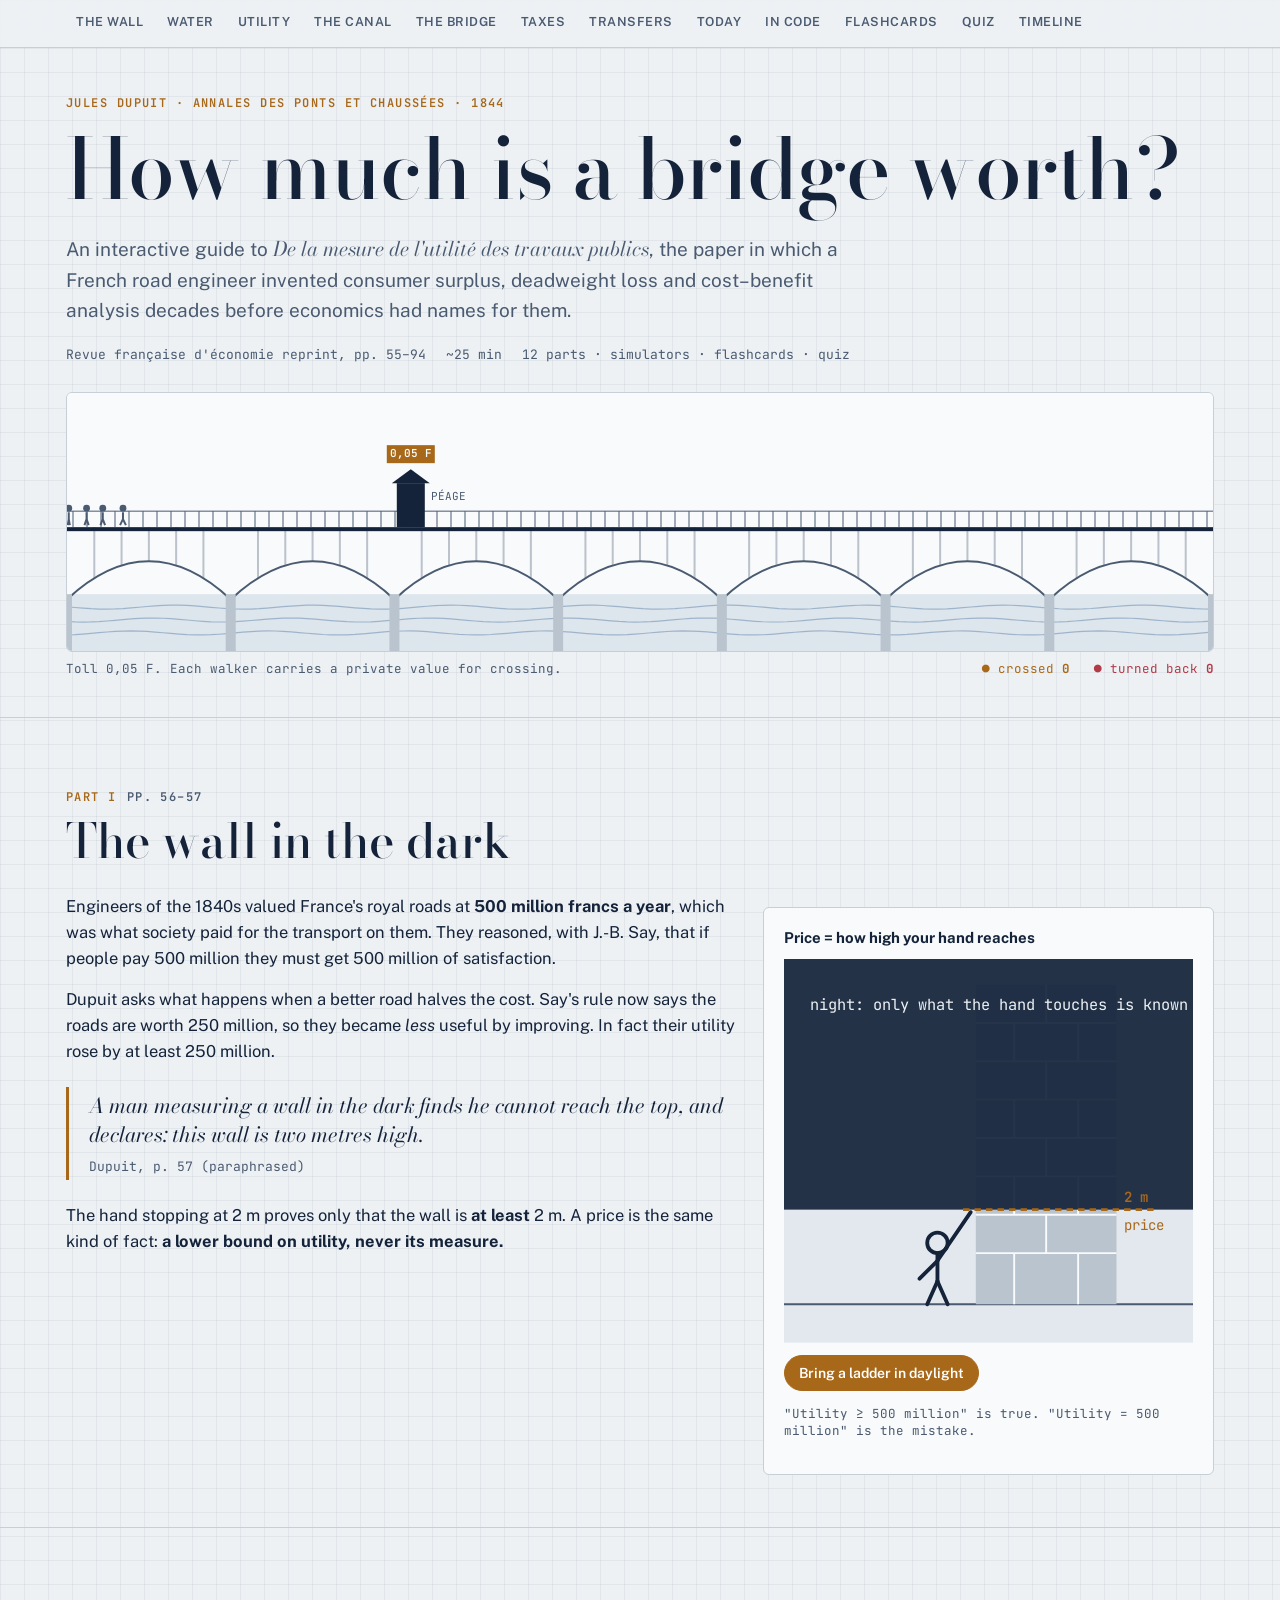
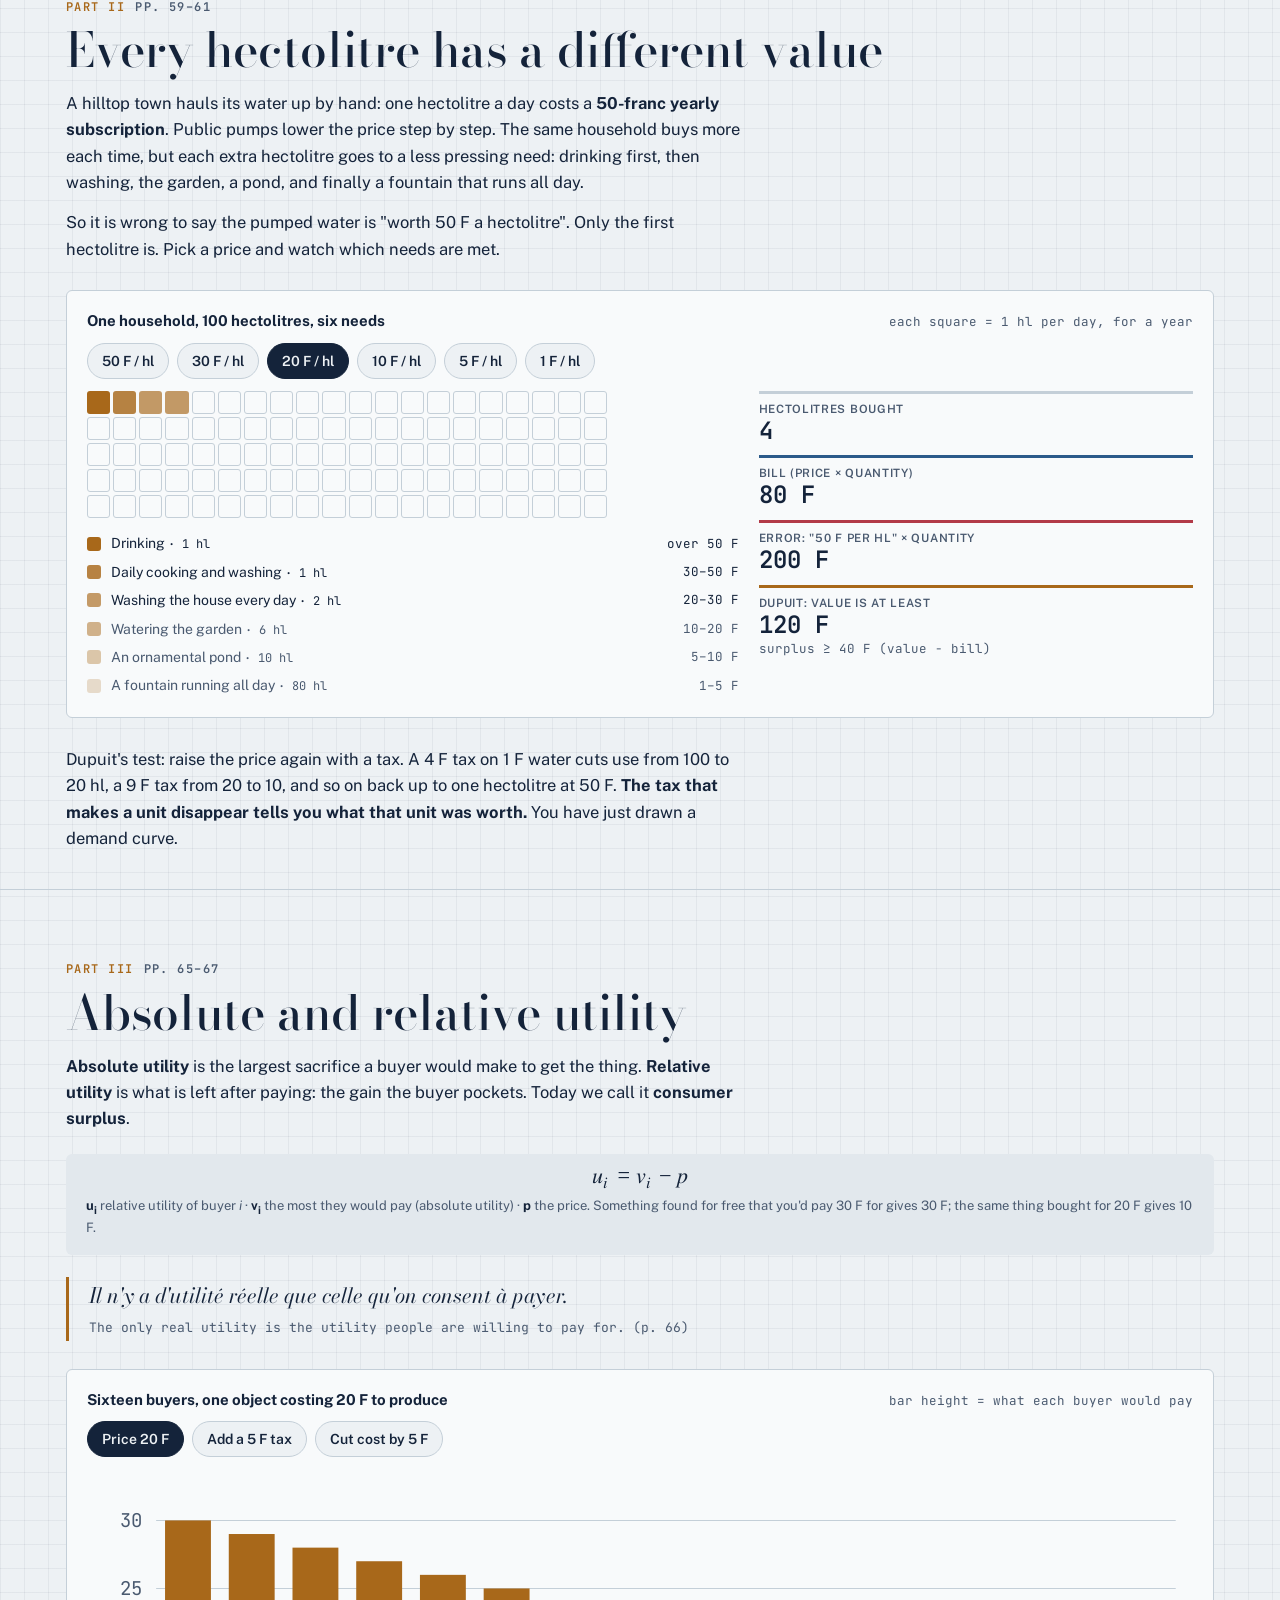
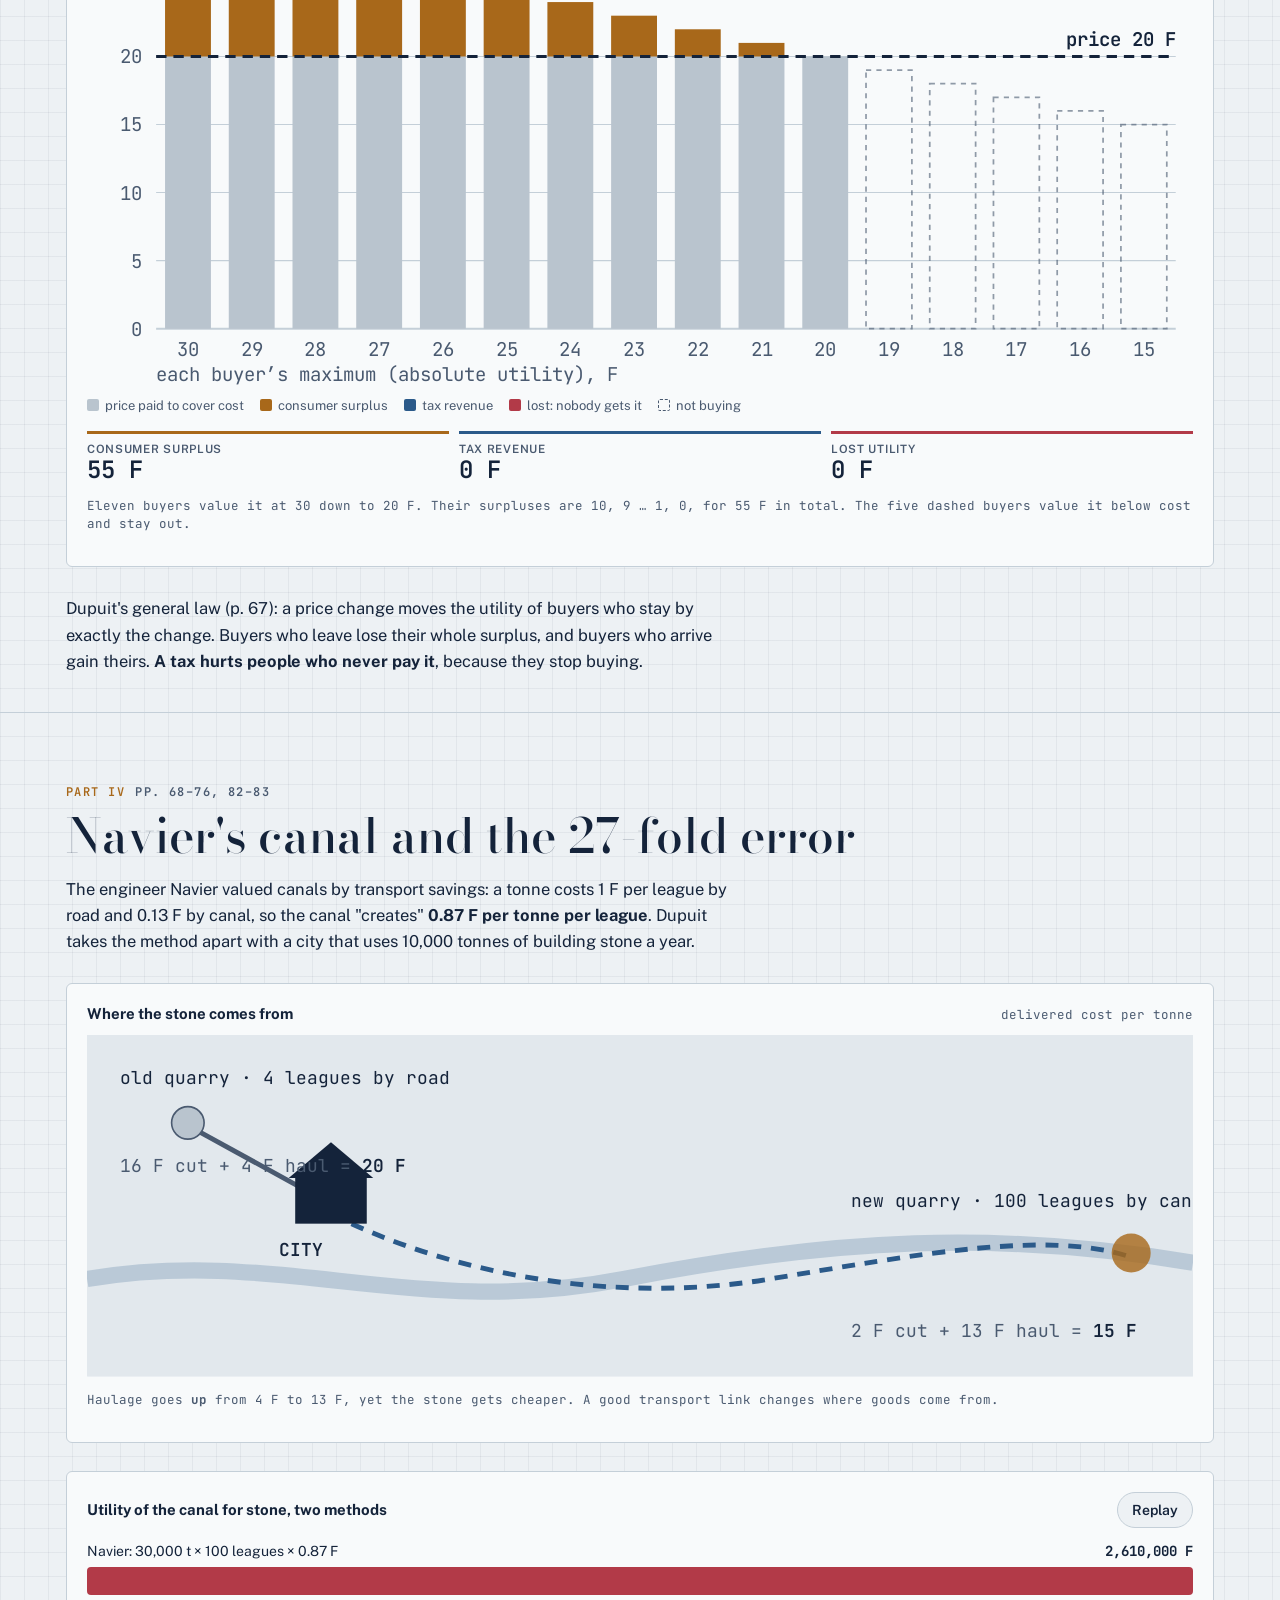
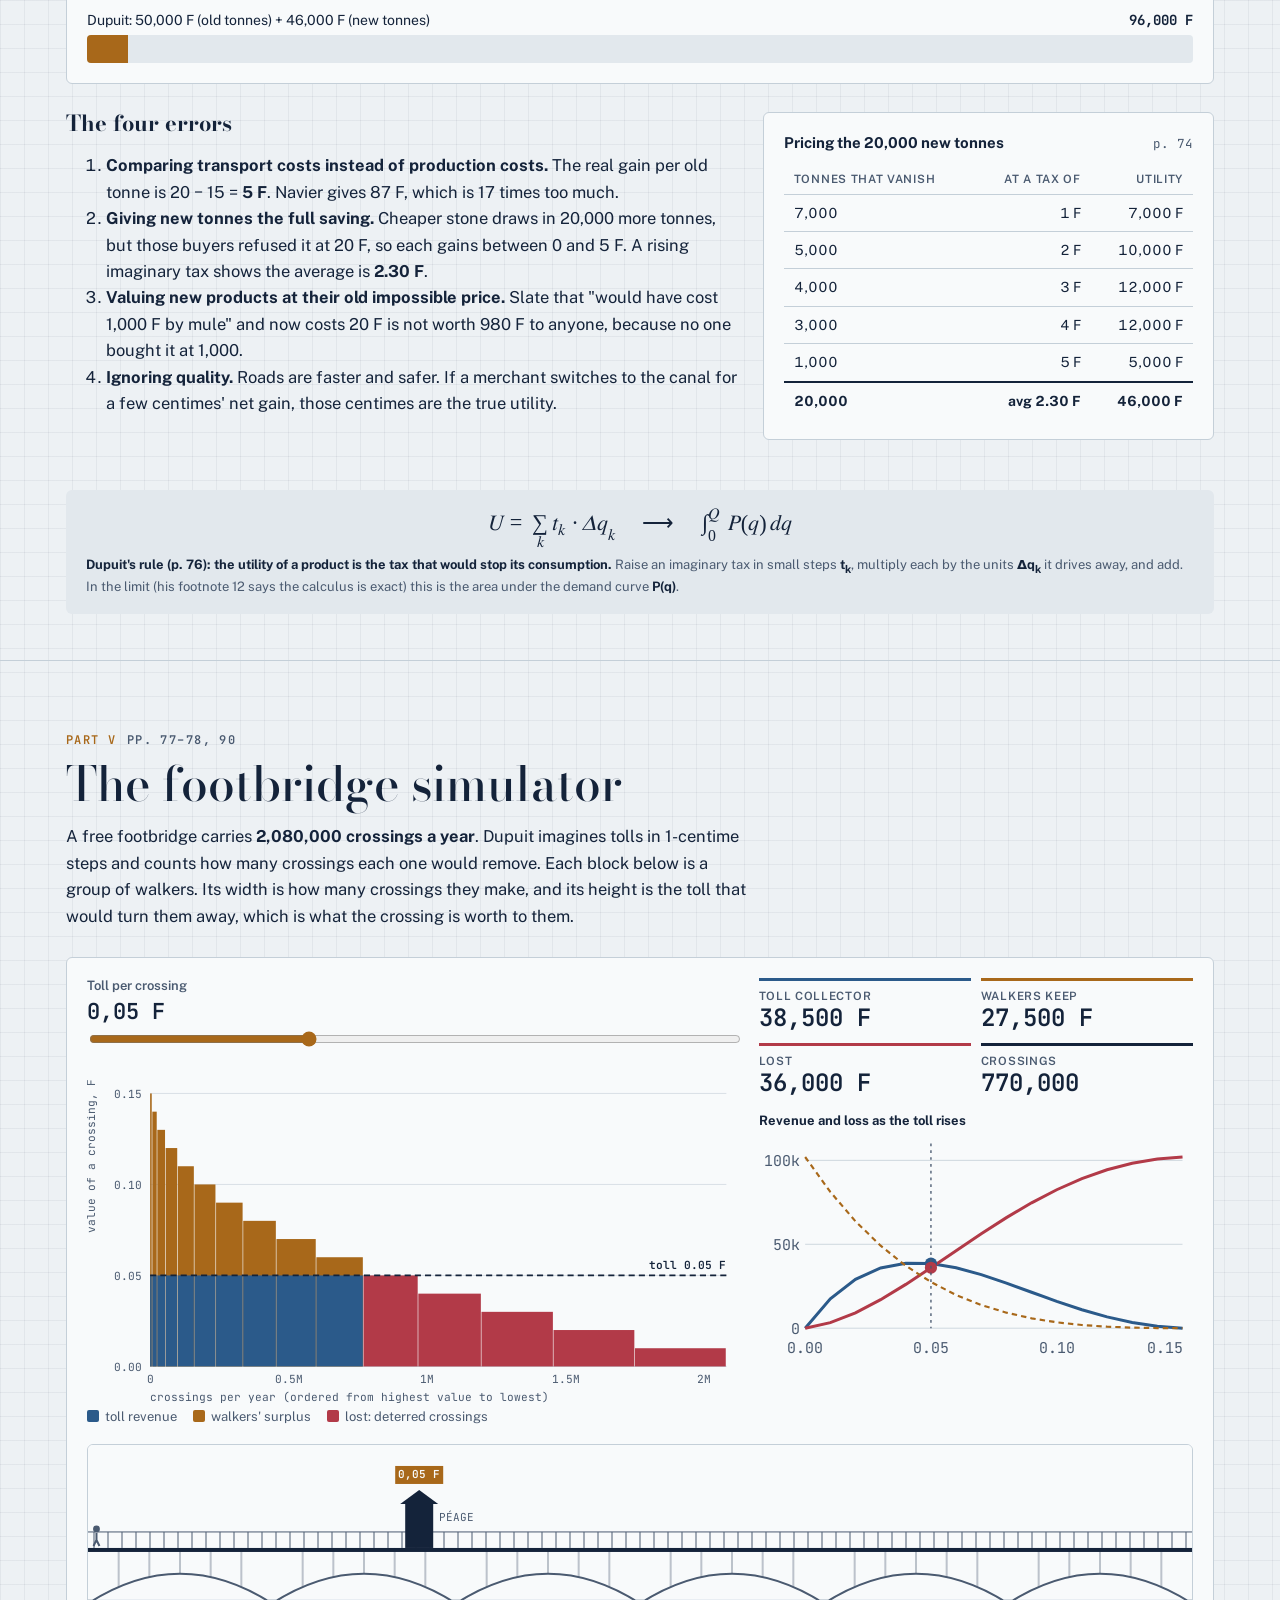
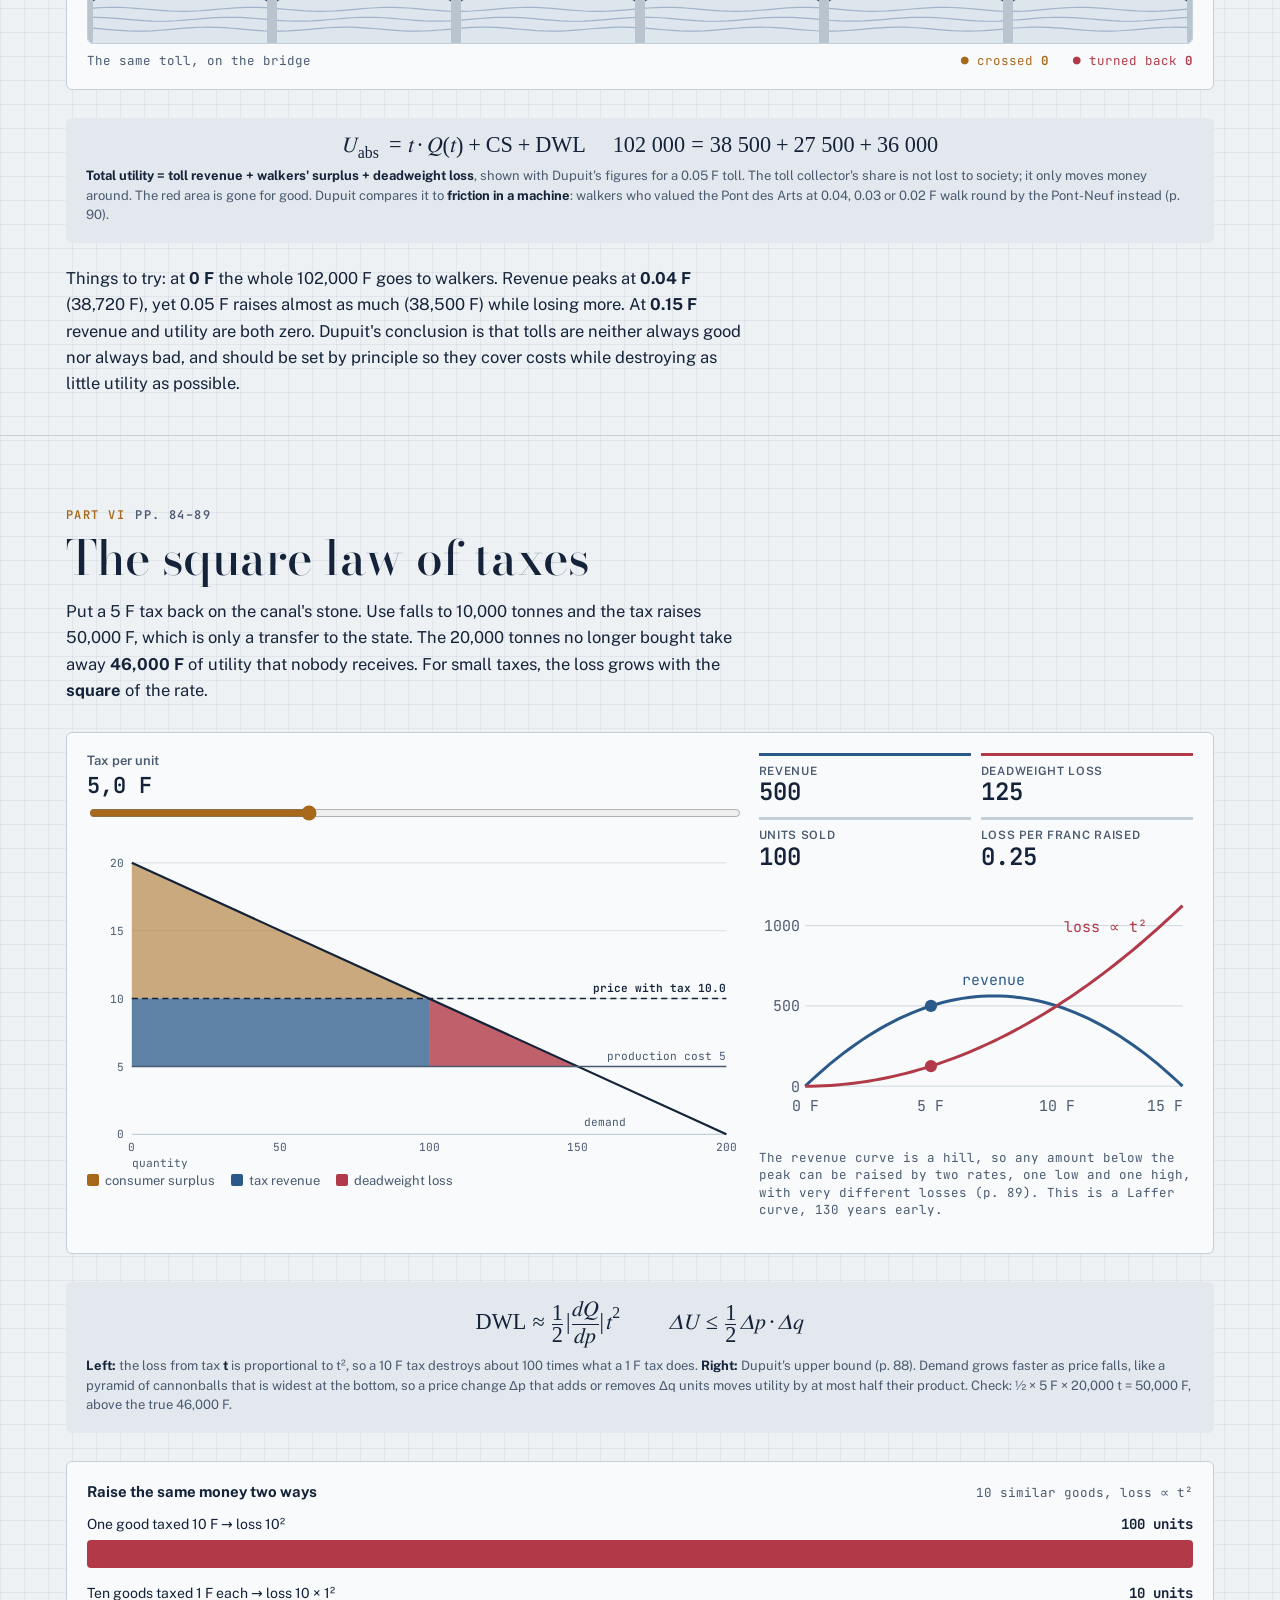
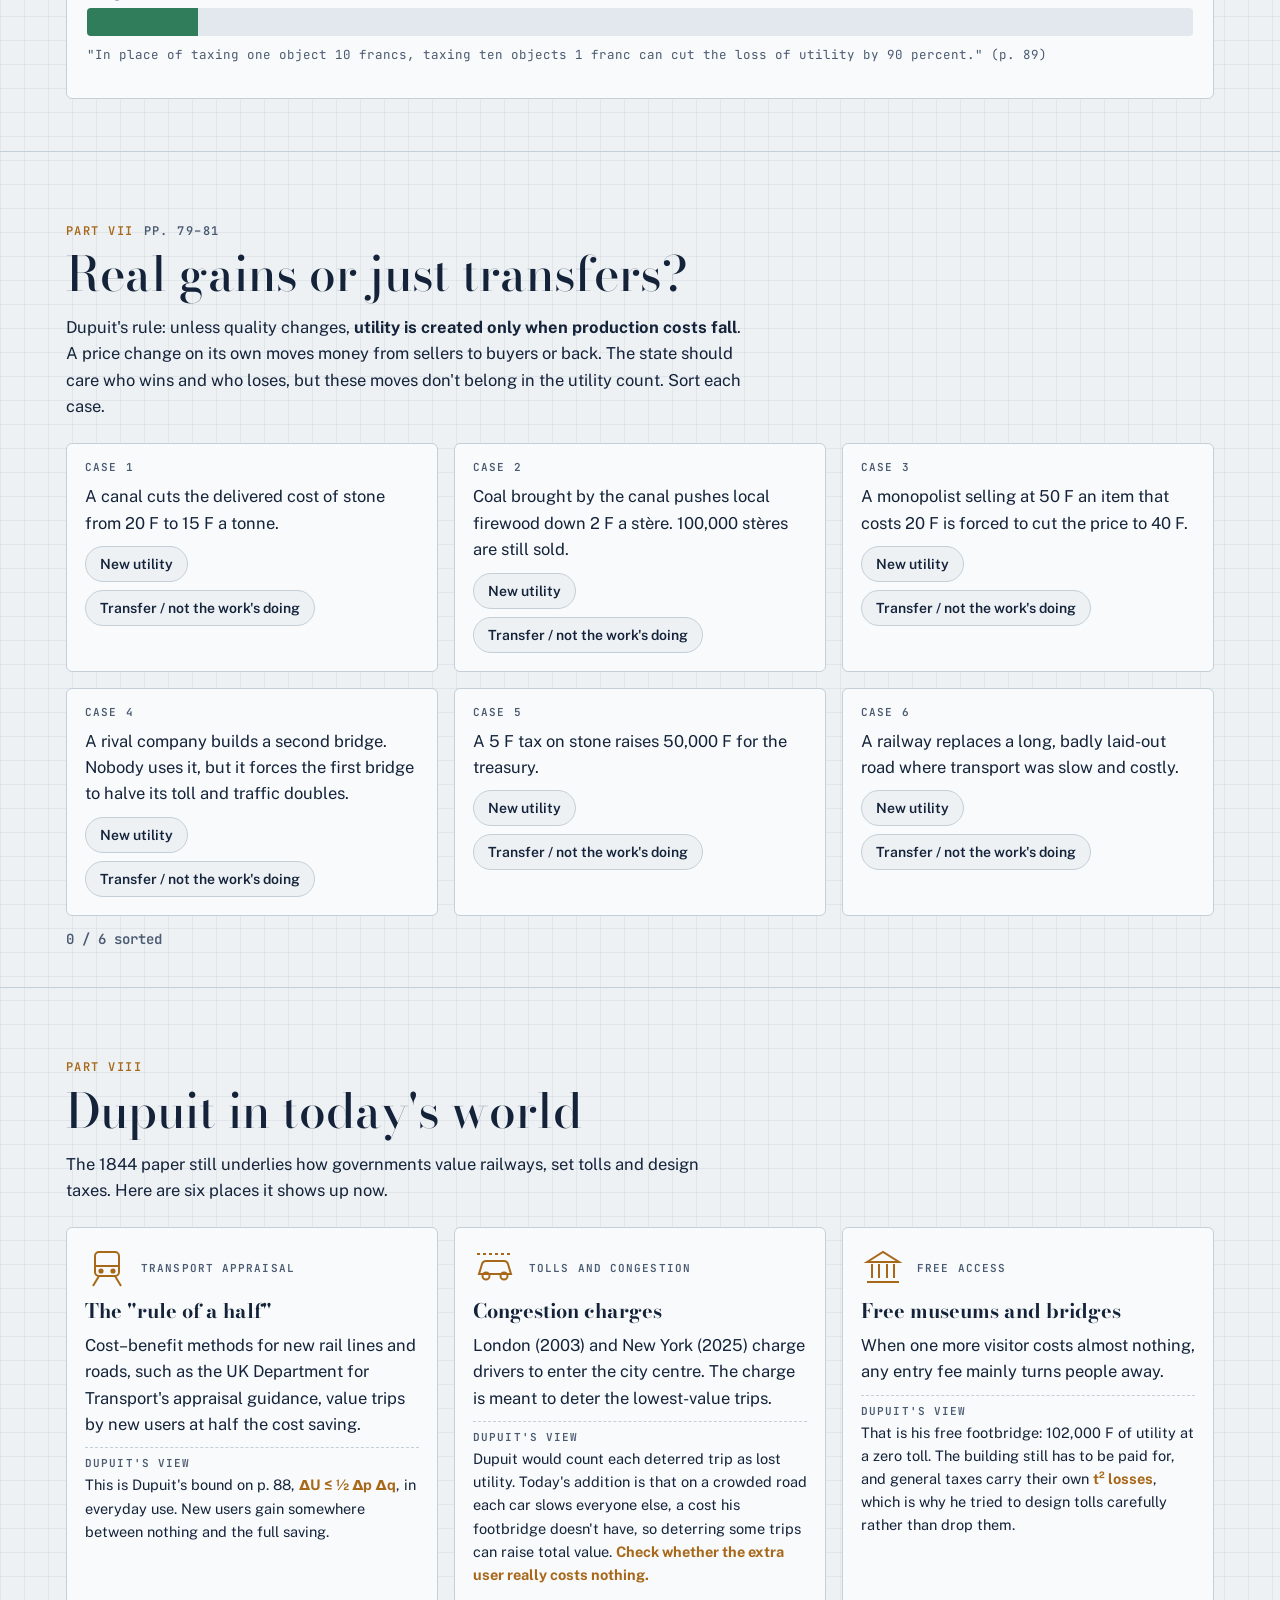
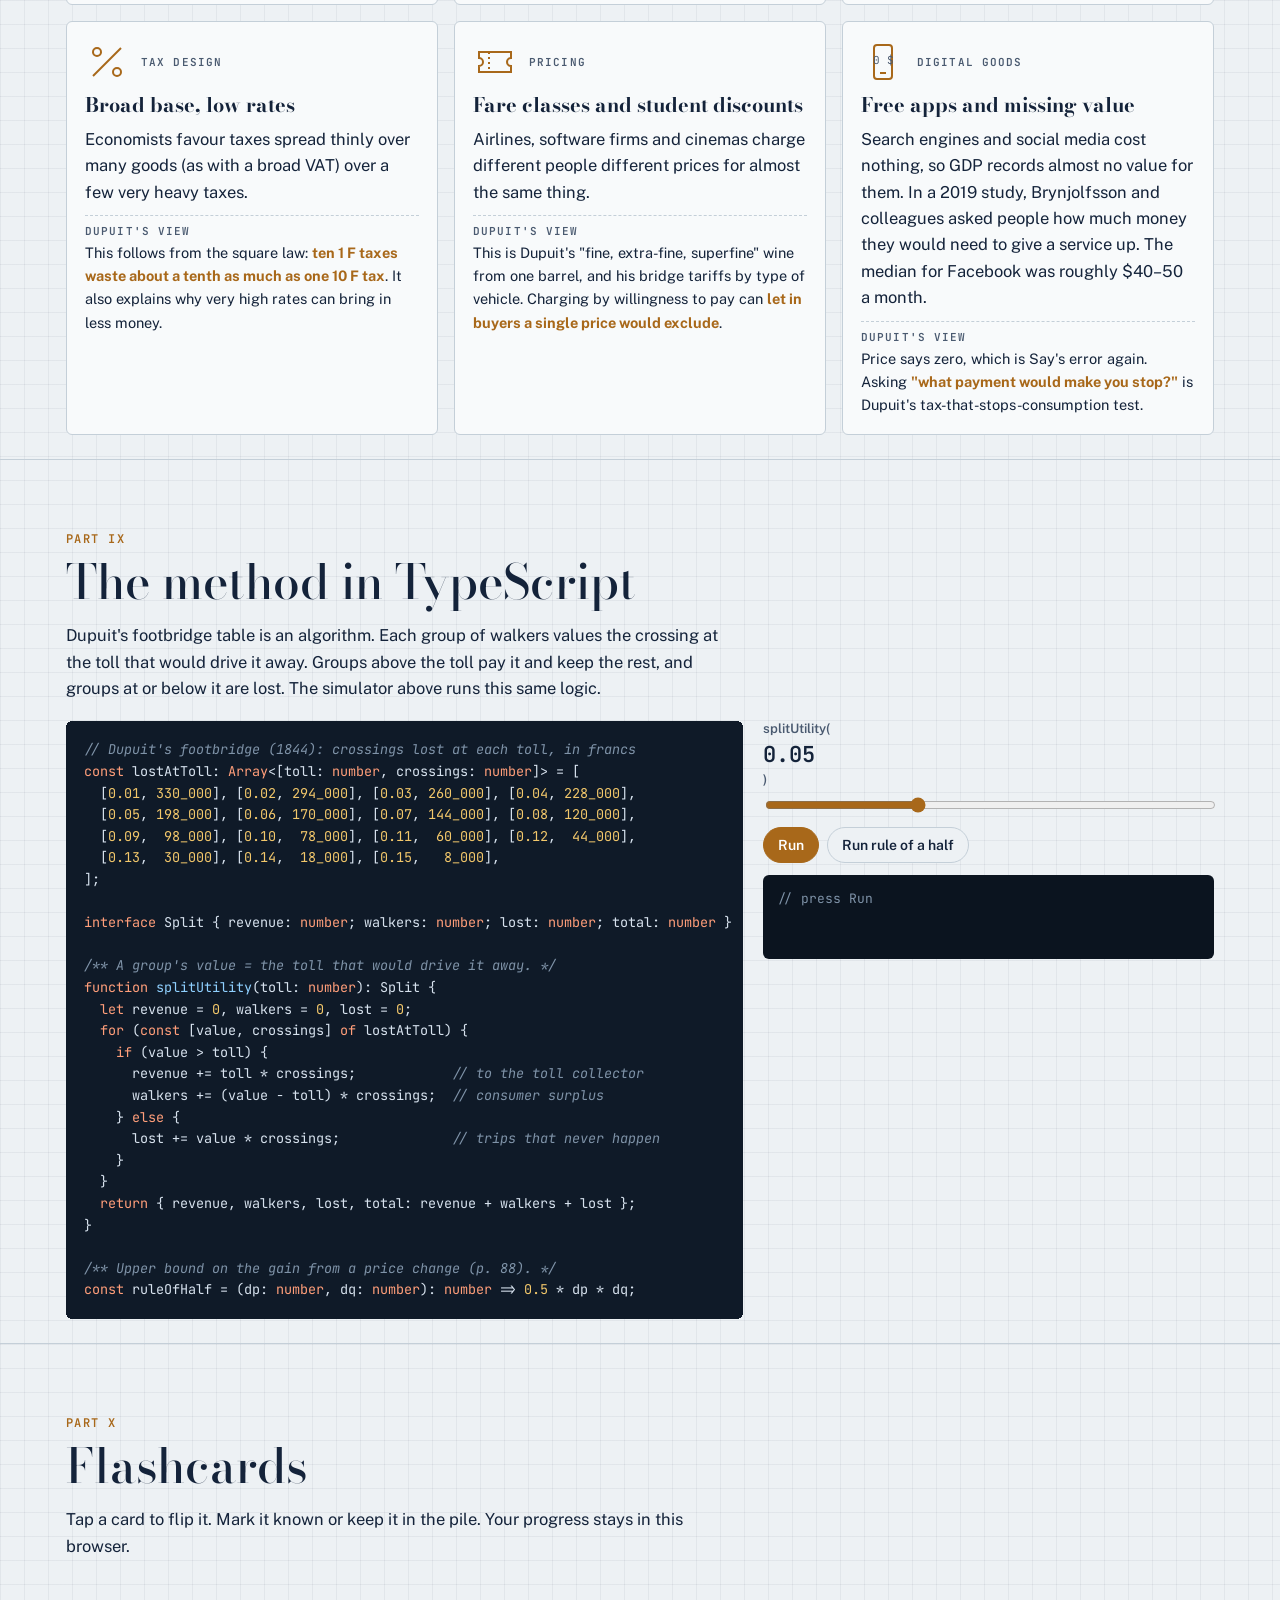
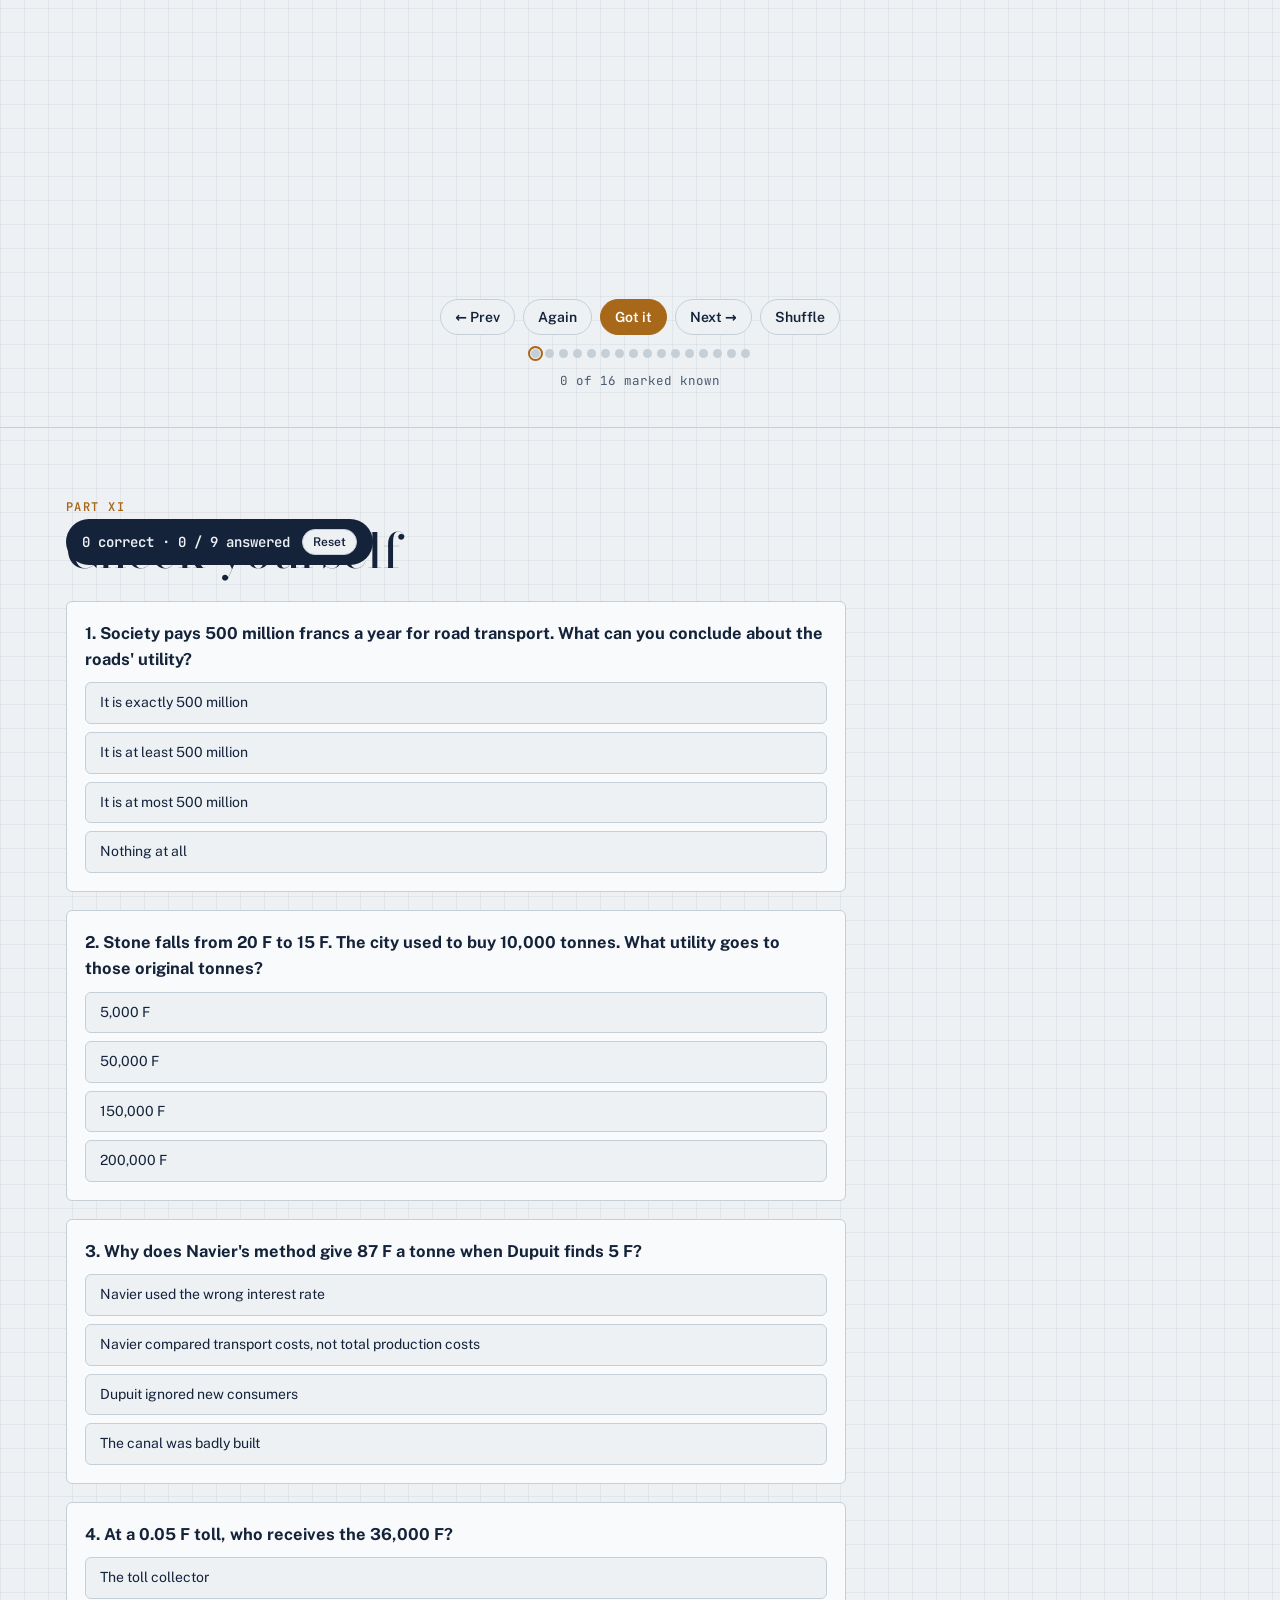
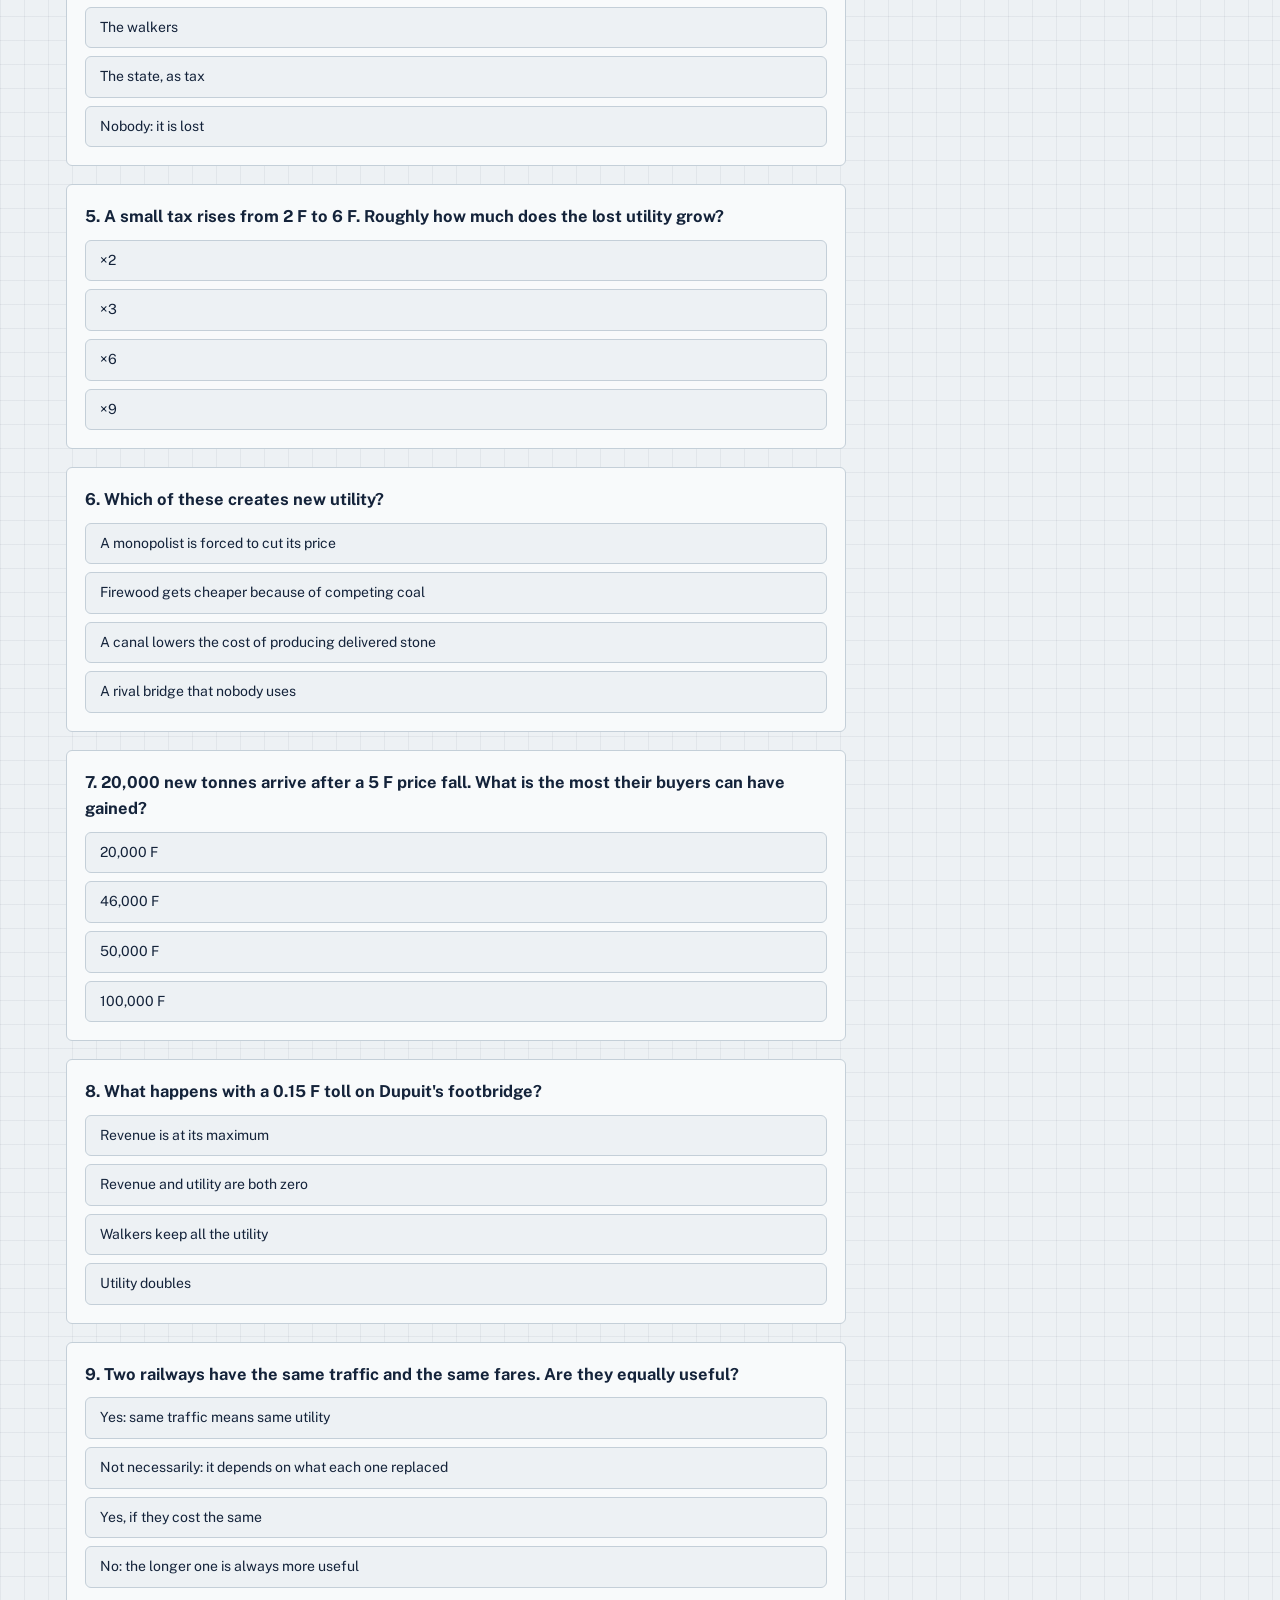
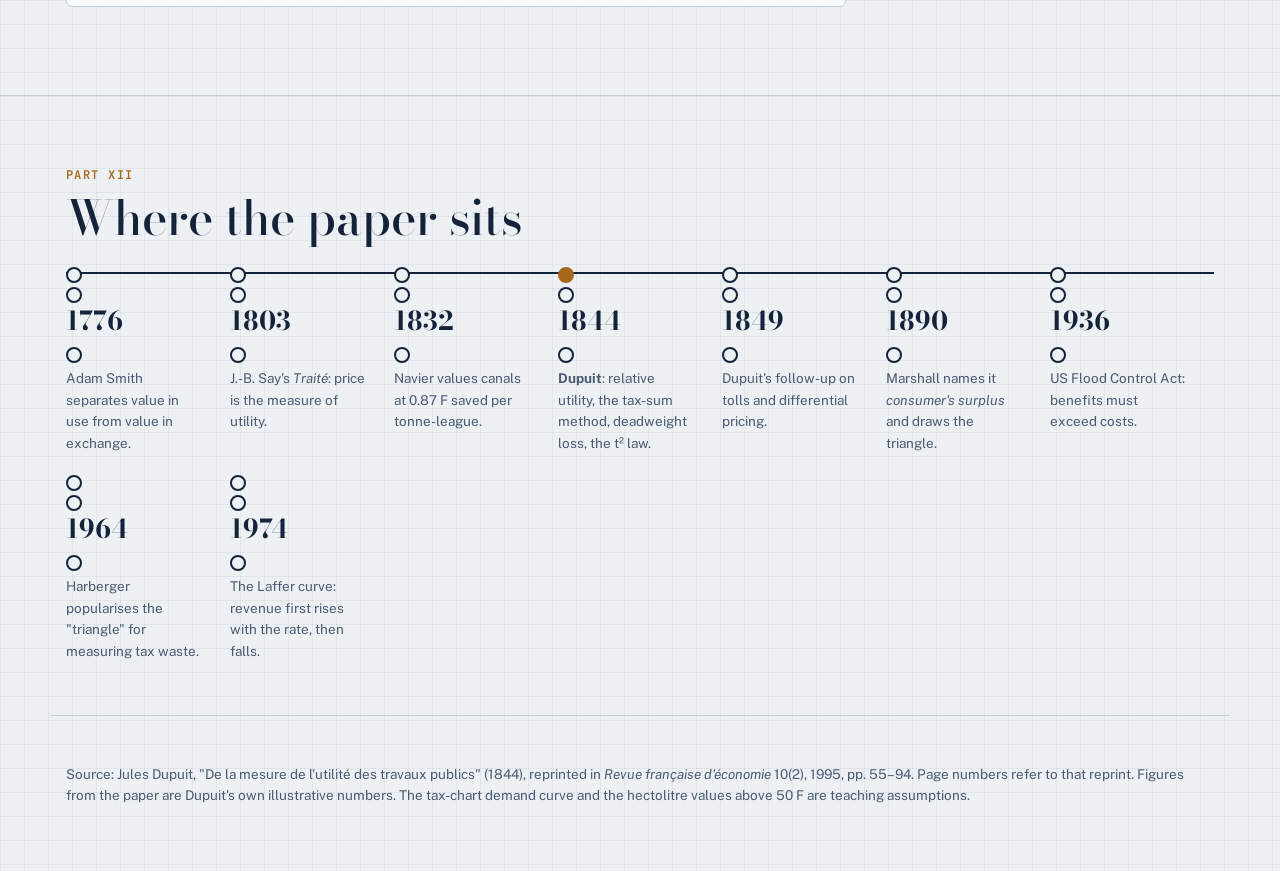
==== learn/mp0001.html @ edeb318a "Add Learn buttons and the first interactive guide (Dupuit 1844) Every paper row gets a Learn button." ====
<!doctype html><html><head><meta charset=utf8><meta name=viewport content="width=device-width,initial-scale=1,viewport-fit=cover"><style>:root{color-scheme:light;box-sizing:border-box;padding-top:env(safe-area-inset-top,0px);padding-bottom:env(safe-area-inset-bottom,0px)}html{scroll-padding-top:env(safe-area-inset-top,0px)}body{margin:0;padding:0;font:14px -apple-system,BlinkMacSystemFont,sans-serif;background:#fff;color:#000}img{max-width:100%}[hidden]:not([hidden=until-found i]){display:none!important}</style></head><body>
<title>Dupuit's Bridge</title>
<link rel="preconnect" href="https://fonts.googleapis.com">
<link rel="preconnect" href="https://fonts.gstatic.com" crossorigin>
<link rel="stylesheet" href="https://fonts.googleapis.com/css2?family=Bodoni+Moda:ital,opsz,wght@0,6..96,500;0,6..96,700;1,6..96,500&family=Public+Sans:ital,wght@0,400;0,600;0,700;1,400&family=JetBrains+Mono:wght@400;600&display=swap">
<style>
/* Layout: an engineer's drafting sheet — one reading column on grid paper, figures break wider; sticky chapter rail on top. */
:root{
  --paper:#edf1f4; --paper-2:#e2e8ed; --card:#f8fafb; --ink:#14233a; --ink-2:#4a5a70; --rule:#c4cfd8;
  --grid:rgba(20,35,58,.055);
  --accent:#a8681a;        /* consumer surplus — brass */
  --revenue:#2b5a8a;       /* toll / tax revenue */
  --loss:#b23a48;          /* utility nobody gets */
  --good:#2f7d5b;
  --neutral:#b9c4ce;
  --accent-soft:rgba(168,104,26,.16);
  --loss-soft:rgba(178,58,72,.14);
  --rev-soft:rgba(43,90,138,.14);
  --f-display:"Bodoni Moda", "Didot", "Bodoni 72", Georgia, serif;
  --f-body:"Public Sans", system-ui, -apple-system, "Segoe UI", sans-serif;
  --f-mono:"JetBrains Mono", ui-monospace, "SFMono-Regular", Menlo, monospace;
  --radius:6px;
}
@media (prefers-color-scheme: dark){
  :root:not([data-theme="light"]){
    --paper:#0d1520; --paper-2:#142030; --card:#172435; --ink:#e5ecf3; --ink-2:#9fb1c4; --rule:#2b3c51;
    --grid:rgba(190,215,240,.05);
    --accent:#e2a74e; --revenue:#72a8dd; --loss:#e66f7d; --good:#5cc596; --neutral:#3b4d63;
    --accent-soft:rgba(226,167,78,.18); --loss-soft:rgba(230,111,125,.16); --rev-soft:rgba(114,168,221,.16);
    color-scheme:dark;
  }
}
:root[data-theme="dark"]{
  --paper:#0d1520; --paper-2:#142030; --card:#172435; --ink:#e5ecf3; --ink-2:#9fb1c4; --rule:#2b3c51;
  --grid:rgba(190,215,240,.05);
  --accent:#e2a74e; --revenue:#72a8dd; --loss:#e66f7d; --good:#5cc596; --neutral:#3b4d63;
  --accent-soft:rgba(226,167,78,.18); --loss-soft:rgba(230,111,125,.16); --rev-soft:rgba(114,168,221,.16);
  color-scheme:dark;
}
*{box-sizing:border-box}
html{scroll-behavior:smooth;scroll-padding-top:64px}
body{
  background-color:var(--paper);
  background-image:linear-gradient(var(--grid) 1px,transparent 1px),linear-gradient(90deg,var(--grid) 1px,transparent 1px);
  background-size:24px 24px;
  color:var(--ink); font-family:var(--f-body); font-size:16.5px; line-height:1.6;
}
body::before{content:"";position:fixed;inset:0 0 auto;height:env(safe-area-inset-top,0px);z-index:30;background:var(--paper)}
a{color:var(--revenue)}
:focus-visible{outline:2px solid var(--accent);outline-offset:2px}

/* rail */
.rail{position:sticky;top:env(safe-area-inset-top,0px);z-index:20;background:color-mix(in srgb,var(--paper) 88%,transparent);backdrop-filter:blur(8px);border-bottom:1px solid var(--rule)}
.rail-in{display:flex;gap:4px;overflow-x:auto;scrollbar-width:none;padding-block:8px;padding-left:max(16px,env(safe-area-inset-left,0px));padding-right:max(16px,env(safe-area-inset-right,0px));max-width:1180px;margin:0 auto}
.rail-in::-webkit-scrollbar{display:none}
.rail a{flex:none;font:600 12.5px/1 var(--f-body);letter-spacing:.04em;text-transform:uppercase;color:var(--ink-2);text-decoration:none;padding:8px 10px;border-radius:999px}
.rail a:hover{color:var(--ink);background:var(--paper-2)}
.rail a.on{color:var(--paper);background:var(--ink)}
.progress{height:2px;background:var(--accent);transform-origin:0 50%;transform:scaleX(0)}

.wrap{max-width:1180px;margin:0 auto;padding-left:max(16px,env(safe-area-inset-left,0px));padding-right:max(16px,env(safe-area-inset-right,0px))}
section{padding-block:72px 24px;border-top:1px solid var(--rule)}
.col{max-width:68ch}
.eyebrow{font:600 12px/1.2 var(--f-mono);letter-spacing:.12em;text-transform:uppercase;color:var(--accent);display:flex;gap:10px;align-items:center}
.eyebrow .pg{color:var(--ink-2)}
h1,h2,h3{font-family:var(--f-display);font-weight:500;text-wrap:balance;line-height:1.08;margin:0}
h1{font-size:clamp(40px,7vw,84px);letter-spacing:-.01em}
h2{font-size:clamp(30px,4.4vw,48px);margin-top:10px}
h3{font-size:22px;font-weight:700}
p{margin:14px 0}
.lede{font-size:19px;color:var(--ink-2)}
em.fr{font-family:var(--f-display);font-style:italic;font-size:1.06em}
blockquote{margin:22px 0;padding:4px 0 4px 20px;border-left:3px solid var(--accent);font-family:var(--f-display);font-style:italic;font-size:21px;line-height:1.4}
blockquote cite{display:block;font:400 13px/1.4 var(--f-mono);font-style:normal;color:var(--ink-2);margin-top:8px}
.num{font-variant-numeric:tabular-nums}
.mono{font-family:var(--f-mono)}

/* figure frames */
.fig{margin:28px 0;background:var(--card);border:1px solid var(--rule);border-radius:var(--radius);padding:20px;min-width:0}
.fig-head{display:flex;flex-wrap:wrap;justify-content:space-between;gap:8px 16px;align-items:baseline;margin-bottom:12px}
.fig-title{font:700 15px/1.3 var(--f-body)}
.fig-note{font:400 12.5px/1.4 var(--f-mono);color:var(--ink-2)}
.svgbox{overflow-x:auto}
svg{display:block;width:100%;height:auto}
svg text{fill:var(--ink-2);font-family:var(--f-mono);font-size:11px}
.two{display:grid;grid-template-columns:minmax(0,1.5fr) minmax(0,1fr);gap:20px;align-items:start}
@media (max-width:820px){.two{grid-template-columns:1fr}}

/* controls */
.controls{display:flex;flex-wrap:wrap;gap:8px;align-items:center;margin:12px 0}
button,.btn{font:600 14px/1 var(--f-body);color:var(--ink);background:var(--paper);border:1px solid var(--rule);border-radius:999px;padding:10px 14px;cursor:pointer}
button:hover{border-color:var(--ink-2)}
button[aria-pressed="true"],button.sel{background:var(--ink);color:var(--paper);border-color:var(--ink)}
button.primary{background:var(--accent);border-color:var(--accent);color:#fff}
input[type=range]{width:100%;accent-color:var(--accent)}
label.sl{display:grid;gap:6px;font:600 13px/1.3 var(--f-body);color:var(--ink-2)}
label.sl b{color:var(--ink);font:600 22px/1 var(--f-mono)}

/* readouts */
.readouts{display:grid;grid-template-columns:repeat(auto-fit,minmax(130px,1fr));gap:10px}
.ro{border-top:3px solid var(--rule);padding-top:8px}
.ro .k{font:600 11.5px/1.3 var(--f-body);letter-spacing:.06em;text-transform:uppercase;color:var(--ink-2)}
.ro .v{font:600 24px/1.2 var(--f-mono);font-variant-numeric:tabular-nums}
.ro.cs{border-color:var(--accent)} .ro.rev{border-color:var(--revenue)} .ro.loss{border-color:var(--loss)} .ro.tot{border-color:var(--ink)}
.legend{display:flex;flex-wrap:wrap;gap:6px 16px;font-size:13px;color:var(--ink-2)}
.legend i{display:inline-block;width:12px;height:12px;border-radius:2px;margin-right:6px;vertical-align:-1px}

/* equations */
.eq{margin:22px 0;padding:18px 20px;background:var(--paper-2);border-radius:var(--radius);overflow-x:auto}
.eq math{font-size:1.35em;color:var(--ink)}
.eq .cap{font:400 13px/1.5 var(--f-body);color:var(--ink-2);margin-top:8px}
.eq .cap b{color:var(--ink)}

/* hero */
.hero{padding-block:48px 40px}
.hero-grid{display:grid;grid-template-columns:minmax(0,1fr);gap:28px}
.hero .meta{display:flex;flex-wrap:wrap;gap:8px 20px;font:400 13px/1.4 var(--f-mono);color:var(--ink-2);margin-top:20px}
.hero-canvas{width:100%;height:260px;display:block;border-radius:var(--radius);border:1px solid var(--rule);background:var(--card)}
.canvas-cap{display:flex;flex-wrap:wrap;justify-content:space-between;gap:8px;font:400 12.5px/1.4 var(--f-mono);color:var(--ink-2);margin-top:8px}
.canvas-cap .c-yes{color:var(--accent)} .canvas-cap .c-no{color:var(--loss)}

/* wall */
.wall-stage{position:relative}
#darkness{transition:opacity 1.2s ease}
.wall-stage.day #darkness{opacity:0}
#trueH{opacity:0;transition:opacity .8s ease .6s}
.wall-stage.day #trueH{opacity:1}
#ladder{transform:translateY(40px);opacity:0;transition:transform .9s ease,opacity .5s}
.wall-stage.day #ladder{transform:none;opacity:1}

/* water grid */
.cells{display:grid;grid-template-columns:repeat(20,1fr);gap:3px;max-width:520px}
@media (max-width:520px){.cells{grid-template-columns:repeat(10,1fr)}}
.cell{aspect-ratio:1;border-radius:3px;border:1px solid var(--rule);background:transparent;transition:background .35s,transform .35s}
.cell.on{border-color:transparent;transform:scale(1)}
.needs{display:grid;gap:6px;margin-top:14px;font-size:14px}
.need{display:grid;grid-template-columns:14px 1fr auto;gap:10px;align-items:center;color:var(--ink-2);transition:color .3s}
.need.on{color:var(--ink)}
.need i{width:14px;height:14px;border-radius:3px}

/* canal */
.bars{display:grid;gap:14px}
.bar-row{display:grid;gap:4px}
.bar-row .lab{display:flex;justify-content:space-between;gap:8px;font-size:14px}
.bar-track{height:28px;background:var(--paper-2);border-radius:4px;overflow:hidden}
.bar-fill{height:100%;width:0;transition:width 1.6s cubic-bezier(.2,.7,.2,1)}
.ran .bar-fill{width:var(--w)}
table{border-collapse:collapse;width:100%;font-size:14px}
th,td{text-align:right;padding:7px 10px;border-bottom:1px solid var(--rule);font-variant-numeric:tabular-nums}
th:first-child,td:first-child{text-align:left}
th{font:600 11.5px/1.3 var(--f-body);letter-spacing:.06em;text-transform:uppercase;color:var(--ink-2)}
tfoot td{font-weight:700;border-bottom:none;border-top:2px solid var(--ink)}
.tablebox{overflow-x:auto}

/* cards (sorter / world) */
.grid-cards{display:grid;grid-template-columns:repeat(auto-fill,minmax(280px,1fr));gap:16px;margin-top:24px}
.card{background:var(--card);border:1px solid var(--rule);border-radius:var(--radius);padding:18px;display:flex;flex-direction:column;gap:10px;min-width:0}
.card h3{font-size:20px}
.card .tag{font:600 11px/1 var(--f-mono);letter-spacing:.1em;text-transform:uppercase;color:var(--ink-2)}
.card .lens{border-top:1px dashed var(--rule);padding-top:10px;font-size:14.5px}
.card .lens b{color:var(--accent)}
.card svg.icon{width:44px;height:44px}
.verdict{font-size:14.5px;padding:10px 12px;border-radius:4px;background:var(--paper-2)}
.verdict.ok{background:color-mix(in srgb,var(--good) 14%,transparent)}
.verdict.no{background:var(--loss-soft)}
.sorter-score{font:600 14px/1.4 var(--f-mono);color:var(--ink-2)}

/* code */
pre.code{margin:0;background:#0f1a28;color:#d7e2ee;border-radius:var(--radius);padding:18px;overflow-x:auto;font:400 13.5px/1.6 var(--f-mono)}
pre.code .k{color:#ff9e7a} pre.code .c{color:#7f93a8;font-style:italic} pre.code .n{color:#f3c86b} pre.code .f{color:#8fd0ff} pre.code .s{color:#a6e3a1}
.console{margin-top:12px;background:#0b141f;color:#b9f3c9;border-radius:var(--radius);padding:14px;font:400 13px/1.6 var(--f-mono);min-height:84px;white-space:pre-wrap;overflow-x:auto}
.console .p{color:#7f93a8}

/* flashcards */
.fc-stage{perspective:1400px;max-width:640px;margin:24px auto 0}
.fc{position:relative;height:300px;cursor:pointer;transform-style:preserve-3d;transition:transform .6s cubic-bezier(.3,.7,.2,1)}
.fc.flip{transform:rotateY(180deg)}
.fc-face{position:absolute;inset:0;backface-visibility:hidden;-webkit-backface-visibility:hidden;border-radius:10px;padding:28px;display:flex;flex-direction:column;justify-content:center;gap:12px;border:1px solid var(--rule);overflow:auto}
.fc-front{background:var(--card)}
.fc-back{background:var(--ink);color:var(--paper);transform:rotateY(180deg)}
.fc-front .q{font:500 clamp(22px,3.4vw,30px)/1.2 var(--f-display);text-wrap:balance}
.fc-back .a{font-size:17px;line-height:1.55}
.fc-face .tiny{font:600 11px/1 var(--f-mono);letter-spacing:.12em;text-transform:uppercase;opacity:.65}
.fc-bar{display:flex;flex-wrap:wrap;gap:8px;justify-content:center;align-items:center;margin-top:16px}
.dots{display:flex;flex-wrap:wrap;gap:5px;justify-content:center;margin-top:14px}
.dots span{width:9px;height:9px;border-radius:50%;background:var(--rule)}
.dots span.known{background:var(--good)} .dots span.cur{outline:2px solid var(--accent);outline-offset:1px}

/* quiz */
.quiz{display:grid;gap:18px;margin-top:24px;max-width:780px}
.qitem{background:var(--card);border:1px solid var(--rule);border-radius:var(--radius);padding:18px}
.qitem .qq{font-weight:700;margin-bottom:10px}
.opts{display:grid;gap:8px}
.opts button{text-align:left;border-radius:6px;font-weight:400;line-height:1.4}
.opts button.right{background:color-mix(in srgb,var(--good) 18%,transparent);border-color:var(--good);color:var(--ink)}
.opts button.wrong{background:var(--loss-soft);border-color:var(--loss);color:var(--ink)}
.qexp{font-size:14.5px;color:var(--ink-2);margin-top:10px}
.score{position:sticky;bottom:12px;display:inline-flex;gap:12px;align-items:center;background:var(--ink);color:var(--paper);padding:10px 16px;border-radius:999px;font:600 14px/1 var(--f-mono);margin-top:18px}

/* timeline */
.tl{display:grid;grid-template-columns:repeat(auto-fit,minmax(150px,1fr));gap:0;margin-top:28px;border-top:2px solid var(--ink)}
.tl div{padding:14px 14px 14px 0;position:relative}
.tl div::before{content:"";position:absolute;top:-7px;left:0;width:12px;height:12px;border-radius:50%;background:var(--paper);border:2px solid var(--ink)}
.tl div.me::before{background:var(--accent);border-color:var(--accent)}
.tl .y{font:700 26px/1 var(--f-display);margin-top:6px}
.tl .t{font-size:13.5px;color:var(--ink-2);margin-top:6px}

footer{padding-block:48px 64px;color:var(--ink-2);font-size:13.5px;border-top:1px solid var(--rule);margin-top:48px}

/* hero line draw */
.draw{stroke-dasharray:1200;stroke-dashoffset:0;animation:draw 2.2s ease-out both}
@keyframes draw{from{stroke-dashoffset:1200}to{stroke-dashoffset:0}}
.fadein{animation:fade 1s ease-out .9s both}
@keyframes fade{from{opacity:.0}to{opacity:1}}
.pulse{animation:pulse 2.4s ease-in-out infinite}
@keyframes pulse{50%{opacity:.45}}
@media (prefers-reduced-motion: reduce){
  *,*::before,*::after{animation:none!important;transition:none!important}
  html{scroll-behavior:auto}
}
</style>

<nav class="rail" aria-label="Chapters">
  <div class="rail-in" id="rail">
    <a href="#wall">The wall</a><a href="#water">Water</a><a href="#utility">Utility</a><a href="#canal">The canal</a><a href="#bridge">The bridge</a><a href="#taxes">Taxes</a><a href="#transfers">Transfers</a><a href="#world">Today</a><a href="#code">In code</a><a href="#cards">Flashcards</a><a href="#quiz">Quiz</a><a href="#timeline">Timeline</a>
  </div>
  <div class="progress" id="progress"></div>
</nav>

<header class="wrap hero">
  <div class="hero-grid">
    <div>
      <div class="eyebrow">Jules Dupuit · Annales des ponts et chaussées · 1844</div>
      <h1 style="margin-top:14px">How much is a bridge worth?</h1>
      <p class="lede col" style="margin-top:18px">An interactive guide to <em class="fr">De la mesure de l'utilité des travaux publics</em>, the paper in which a French road engineer invented consumer surplus, deadweight loss and cost–benefit analysis decades before economics had names for them.</p>
      <div class="meta"><span>Revue française d'économie reprint, pp. 55–94</span><span>~25 min</span><span>12 parts · simulators · flashcards · quiz</span></div>
    </div>
    <figure style="margin:0">
      <canvas class="hero-canvas" id="heroCanvas" aria-label="Animated footbridge: walkers who value the crossing above the 0.05 franc toll cross, the rest turn back"></canvas>
      <figcaption class="canvas-cap"><span>Toll 0,05 F. Each walker carries a private value for crossing.</span><span><span class="c-yes">● crossed <b id="heroYes" class="num">0</b></span> &nbsp; <span class="c-no">● turned back <b id="heroNo" class="num">0</b></span></span></figcaption>
    </figure>
  </div>
</header>

<!-- 1 WALL -->
<section id="wall"><div class="wrap">
  <div class="eyebrow">Part I <span class="pg">pp. 56–57</span></div>
  <h2>The wall in the dark</h2>
  <div class="two" style="margin-top:12px">
    <div class="col">
      <p>Engineers of the 1840s valued France's royal roads at <b>500 million francs a year</b>, which was what society paid for the transport on them. They reasoned, with J.-B. Say, that if people pay 500 million they must get 500 million of satisfaction.</p>
      <p>Dupuit asks what happens when a better road halves the cost. Say's rule now says the roads are worth 250 million, so they became <i>less</i> useful by improving. In fact their utility rose by at least 250 million.</p>
      <blockquote>A man measuring a wall in the dark finds he cannot reach the top, and declares: this wall is two metres high.<cite>Dupuit, p. 57 (paraphrased)</cite></blockquote>
      <p>The hand stopping at 2 m proves only that the wall is <b>at least</b> 2 m. A price is the same kind of fact: <b>a lower bound on utility, never its measure.</b></p>
    </div>
    <div class="fig wall-stage" id="wallStage">
      <div class="fig-head"><span class="fig-title">Price = how high your hand reaches</span></div>
      <svg viewBox="0 0 320 300" role="img" aria-label="A figure reaching up a tall wall in darkness; with daylight the wall is revealed to be far taller">
        <rect x="0" y="0" width="320" height="300" fill="var(--paper-2)"/>
        <line x1="0" y1="270" x2="320" y2="270" stroke="var(--ink-2)" stroke-width="1.5"/>
        <!-- wall -->
        <g>
          <rect x="150" y="20" width="110" height="250" fill="var(--neutral)"/>
          <g stroke="var(--card)" stroke-width="1.5">
            <line x1="150" y1="50" x2="260" y2="50"/><line x1="150" y1="80" x2="260" y2="80"/><line x1="150" y1="110" x2="260" y2="110"/><line x1="150" y1="140" x2="260" y2="140"/><line x1="150" y1="170" x2="260" y2="170"/><line x1="150" y1="200" x2="260" y2="200"/><line x1="150" y1="230" x2="260" y2="230"/>
            <line x1="205" y1="20" x2="205" y2="50"/><line x1="180" y1="50" x2="180" y2="80"/><line x1="230" y1="50" x2="230" y2="80"/><line x1="205" y1="80" x2="205" y2="110"/><line x1="180" y1="110" x2="180" y2="140"/><line x1="230" y1="110" x2="230" y2="140"/><line x1="205" y1="140" x2="205" y2="170"/><line x1="180" y1="170" x2="180" y2="200"/><line x1="230" y1="170" x2="230" y2="200"/><line x1="205" y1="200" x2="205" y2="230"/><line x1="180" y1="230" x2="180" y2="270"/><line x1="230" y1="230" x2="230" y2="270"/>
          </g>
        </g>
        <!-- darkness -->
        <g id="darkness">
          <rect x="0" y="0" width="320" height="196" fill="var(--ink)" opacity=".92"/>
          <text x="20" y="40" style="fill:var(--paper);font-size:12px">night: only what the hand touches is known</text>
        </g>
        <!-- figure -->
        <g stroke="var(--ink)" stroke-width="3" stroke-linecap="round" fill="none">
          <circle cx="120" cy="222" r="8" fill="var(--paper-2)"/>
          <line x1="120" y1="230" x2="120" y2="252"/><line x1="120" y1="252" x2="112" y2="270"/><line x1="120" y1="252" x2="128" y2="270"/>
          <line x1="120" y1="236" x2="146" y2="198"/><line x1="120" y1="236" x2="106" y2="250"/>
        </g>
        <line x1="140" y1="196" x2="290" y2="196" stroke="var(--accent)" stroke-width="2" stroke-dasharray="5 4"/>
        <text x="266" y="190" style="fill:var(--accent);font-weight:600">2 m</text>
        <text x="266" y="212" style="fill:var(--accent)">price</text>
        <g id="trueH">
          <line x1="280" y1="20" x2="280" y2="270" stroke="var(--loss)" stroke-width="1.5"/>
          <line x1="274" y1="20" x2="286" y2="20" stroke="var(--loss)" stroke-width="1.5"/>
          <text x="236" y="14" style="fill:var(--loss);font-weight:600">true height: 50 m</text>
        </g>
        <g id="ladder" stroke="var(--accent)" stroke-width="2.5">
          <line x1="128" y1="270" x2="148" y2="30"/><line x1="140" y1="270" x2="160" y2="30" opacity="0"/>
          <line x1="132" y1="230" x2="146" y2="230" opacity=".8"/><line x1="135" y1="190" x2="149" y2="190" opacity=".8"/><line x1="138" y1="150" x2="150" y2="150" opacity=".8"/><line x1="141" y1="110" x2="151" y2="110" opacity=".8"/><line x1="144" y1="70" x2="151" y2="70" opacity=".8"/>
        </g>
      </svg>
      <div class="controls"><button id="dayBtn" class="primary">Bring a ladder in daylight</button></div>
      <p class="fig-note" id="wallNote">"Utility ≥ 500 million" is true. "Utility = 500 million" is the mistake.</p>
    </div>
  </div>
</div></section>

<!-- 2 WATER -->
<section id="water"><div class="wrap">
  <div class="eyebrow">Part II <span class="pg">pp. 59–61</span></div>
  <h2>Every hectolitre has a different value</h2>
  <div class="col">
    <p>A hilltop town hauls its water up by hand: one hectolitre a day costs a <b>50-franc yearly subscription</b>. Public pumps lower the price step by step. The same household buys more each time, but each extra hectolitre goes to a less pressing need: drinking first, then washing, the garden, a pond, and finally a fountain that runs all day.</p>
    <p>So it is wrong to say the pumped water is "worth 50 F a hectolitre". Only the first hectolitre is. Pick a price and watch which needs are met.</p>
  </div>
  <div class="fig">
    <div class="fig-head"><span class="fig-title">One household, 100 hectolitres, six needs</span><span class="fig-note">each square = 1 hl per day, for a year</span></div>
    <div class="controls" id="waterBtns" role="group" aria-label="Price per hectolitre"></div>
    <div class="two">
      <div>
        <div class="cells" id="cells"></div>
        <div class="needs" id="needs"></div>
      </div>
      <div class="readouts" style="grid-template-columns:1fr">
        <div class="ro"><div class="k">Hectolitres bought</div><div class="v" id="wQ">1</div></div>
        <div class="ro rev"><div class="k">Bill (price × quantity)</div><div class="v" id="wBill">50 F</div></div>
        <div class="ro loss"><div class="k">Error: "50 F per hl" × quantity</div><div class="v" id="wErr">50 F</div></div>
        <div class="ro cs"><div class="k">Dupuit: value is at least</div><div class="v" id="wVal">50 F</div><div class="fig-note" id="wSur">surplus ≥ 0 F</div></div>
      </div>
    </div>
  </div>
  <p class="col">Dupuit's test: raise the price again with a tax. A 4 F tax on 1 F water cuts use from 100 to 20 hl, a 9 F tax from 20 to 10, and so on back up to one hectolitre at 50 F. <b>The tax that makes a unit disappear tells you what that unit was worth.</b> You have just drawn a demand curve.</p>
</div></section>

<!-- 3 UTILITY -->
<section id="utility"><div class="wrap">
  <div class="eyebrow">Part III <span class="pg">pp. 65–67</span></div>
  <h2>Absolute and relative utility</h2>
  <div class="col">
    <p><b>Absolute utility</b> is the largest sacrifice a buyer would make to get the thing. <b>Relative utility</b> is what is left after paying: the gain the buyer pockets. Today we call it <b>consumer surplus</b>.</p>
  </div>
  <div class="eq">
    <math display="block"><mrow><msub><mi>u</mi><mi>i</mi></msub><mo>=</mo><msub><mi>v</mi><mi>i</mi></msub><mo>−</mo><mi>p</mi></mrow></math>
    <div class="cap"><b>u<sub>i</sub></b> relative utility of buyer <i>i</i> · <b>v<sub>i</sub></b> the most they would pay (absolute utility) · <b>p</b> the price. Something found for free that you'd pay 30 F for gives 30 F; the same thing bought for 20 F gives 10 F.</div>
  </div>
  <blockquote>Il n'y a d'utilité réelle que celle qu'on consent à payer.<cite>The only real utility is the utility people are willing to pay for. (p. 66)</cite></blockquote>
  <div class="fig">
    <div class="fig-head"><span class="fig-title">Sixteen buyers, one object costing 20 F to produce</span><span class="fig-note">bar height = what each buyer would pay</span></div>
    <div class="controls" role="group" aria-label="Scenario">
      <button class="sel" data-u="base">Price 20 F</button>
      <button data-u="tax">Add a 5 F tax</button>
      <button data-u="cut">Cut cost by 5 F</button>
    </div>
    <div class="svgbox"><svg id="uChart" viewBox="0 0 640 300" role="img" aria-label="Bar chart of sixteen buyers' values split into price, tax, surplus and lost utility"></svg></div>
    <div class="legend" style="margin:8px 0 14px"><span><i style="background:var(--neutral)"></i>price paid to cover cost</span><span><i style="background:var(--accent)"></i>consumer surplus</span><span><i style="background:var(--revenue)"></i>tax revenue</span><span><i style="background:var(--loss)"></i>lost: nobody gets it</span><span><i style="border:1.5px dashed var(--ink-2)"></i>not buying</span></div>
    <div class="readouts">
      <div class="ro cs"><div class="k">Consumer surplus</div><div class="v" id="uCS">55 F</div></div>
      <div class="ro rev"><div class="k">Tax revenue</div><div class="v" id="uRev">0 F</div></div>
      <div class="ro loss"><div class="k">Lost utility</div><div class="v" id="uLoss">0 F</div></div>
    </div>
    <p class="fig-note" id="uNote" style="margin-top:12px"></p>
  </div>
  <p class="col">Dupuit's general law (p. 67): a price change moves the utility of buyers who stay by exactly the change. Buyers who leave lose their whole surplus, and buyers who arrive gain theirs. <b>A tax hurts people who never pay it</b>, because they stop buying.</p>
</div></section>

<!-- 4 CANAL -->
<section id="canal"><div class="wrap">
  <div class="eyebrow">Part IV <span class="pg">pp. 68–76, 82–83</span></div>
  <h2>Navier's canal and the 27-fold error</h2>
  <div class="col">
    <p>The engineer Navier valued canals by transport savings: a tonne costs 1 F per league by road and 0.13 F by canal, so the canal "creates" <b>0.87 F per tonne per league</b>. Dupuit takes the method apart with a city that uses 10,000 tonnes of building stone a year.</p>
  </div>
  <div class="fig">
    <div class="fig-head"><span class="fig-title">Where the stone comes from</span><span class="fig-note">delivered cost per tonne</span></div>
    <div class="svgbox"><svg viewBox="0 0 680 210" role="img" aria-label="Map: old quarry 4 leagues away by road at 20 francs; new quarry 100 leagues away by canal at 15 francs">
      <rect width="680" height="210" fill="var(--paper-2)"/>
      <path d="M0 150 C120 130 200 175 330 150 S560 120 680 140" fill="none" stroke="var(--revenue)" stroke-width="10" opacity=".22"/>
      <path d="M150 110 C230 150 330 165 420 150 S590 120 640 136" fill="none" stroke="var(--revenue)" stroke-width="3" stroke-dasharray="8 6"/>
      <line x1="150" y1="104" x2="70" y2="60" stroke="var(--ink-2)" stroke-width="3"/>
      <rect x="128" y="86" width="44" height="30" fill="var(--ink)"/><polygon points="124,88 150,66 176,88" fill="var(--ink)"/>
      <text x="118" y="136" style="fill:var(--ink);font-weight:600">CITY</text>
      <circle cx="62" cy="54" r="10" fill="var(--neutral)" stroke="var(--ink-2)"/>
      <text x="20" y="30" style="fill:var(--ink)">old quarry · 4 leagues by road</text>
      <text x="20" y="84">16 F cut + 4 F haul = <tspan style="fill:var(--ink);font-weight:600">20 F</tspan></text>
      <circle cx="642" cy="134" r="12" fill="var(--accent)" opacity=".8"/>
      <text x="470" y="106" style="fill:var(--ink)">new quarry · 100 leagues by canal</text>
      <text x="470" y="186">2 F cut + 13 F haul = <tspan style="fill:var(--ink);font-weight:600">15 F</tspan></text>
    </svg></div>
    <p class="fig-note">Haulage goes <b>up</b> from 4 F to 13 F, yet the stone gets cheaper. A good transport link changes where goods come from.</p>
  </div>

  <div class="fig" id="canalFig">
    <div class="fig-head"><span class="fig-title">Utility of the canal for stone, two methods</span><button id="runCanal">Replay</button></div>
    <div class="bars">
      <div class="bar-row"><div class="lab"><span>Navier: 30,000 t × 100 leagues × 0.87 F</span><b class="mono num">2,610,000 F</b></div><div class="bar-track"><div class="bar-fill" style="--w:100%;background:var(--loss)"></div></div></div>
      <div class="bar-row"><div class="lab"><span>Dupuit: 50,000 F (old tonnes) + 46,000 F (new tonnes)</span><b class="mono num">96,000 F</b></div><div class="bar-track"><div class="bar-fill" style="--w:3.68%;background:var(--accent)"></div></div></div>
    </div>
  </div>

  <div class="two">
    <div class="col">
      <h3>The four errors</h3>
      <ol>
        <li><b>Comparing transport costs instead of production costs.</b> The real gain per old tonne is 20 − 15 = <b>5 F</b>. Navier gives 87 F, which is 17 times too much.</li>
        <li><b>Giving new tonnes the full saving.</b> Cheaper stone draws in 20,000 more tonnes, but those buyers refused it at 20 F, so each gains between 0 and 5 F. A rising imaginary tax shows the average is <b>2.30 F</b>.</li>
        <li><b>Valuing new products at their old impossible price.</b> Slate that "would have cost 1,000 F by mule" and now costs 20 F is not worth 980 F to anyone, because no one bought it at 1,000.</li>
        <li><b>Ignoring quality.</b> Roads are faster and safer. If a merchant switches to the canal for a few centimes' net gain, those centimes are the true utility.</li>
      </ol>
    </div>
    <div class="fig" style="margin-top:0">
      <div class="fig-head"><span class="fig-title">Pricing the 20,000 new tonnes</span><span class="fig-note">p. 74</span></div>
      <div class="tablebox"><table>
        <thead><tr><th>Tonnes that vanish</th><th>at a tax of</th><th>utility</th></tr></thead>
        <tbody><tr><td>7,000</td><td>1 F</td><td>7,000 F</td></tr><tr><td>5,000</td><td>2 F</td><td>10,000 F</td></tr><tr><td>4,000</td><td>3 F</td><td>12,000 F</td></tr><tr><td>3,000</td><td>4 F</td><td>12,000 F</td></tr><tr><td>1,000</td><td>5 F</td><td>5,000 F</td></tr></tbody>
        <tfoot><tr><td>20,000</td><td>avg 2.30 F</td><td>46,000 F</td></tr></tfoot>
      </table></div>
    </div>
  </div>
  <div class="eq">
    <math display="block"><mrow><mi>U</mi><mo>=</mo><munder><mo>∑</mo><mi>k</mi></munder><msub><mi>t</mi><mi>k</mi></msub><mo>·</mo><mi>Δ</mi><msub><mi>q</mi><mi>k</mi></msub><mspace width="0.8em"/><mo stretchy="false">⟶</mo><mspace width="0.8em"/><msubsup><mo>∫</mo><mn>0</mn><mi>Q</mi></msubsup><mi>P</mi><mo>(</mo><mi>q</mi><mo>)</mo><mspace width="0.17em"/><mi>d</mi><mi>q</mi></mrow></math>
    <div class="cap"><b>Dupuit's rule (p. 76): the utility of a product is the tax that would stop its consumption.</b> Raise an imaginary tax in small steps <b>t<sub>k</sub></b>, multiply each by the units <b>Δq<sub>k</sub></b> it drives away, and add. In the limit (his footnote 12 says the calculus is exact) this is the area under the demand curve <b>P(q)</b>.</div>
  </div>
</div></section>

<!-- 5 BRIDGE -->
<section id="bridge"><div class="wrap">
  <div class="eyebrow">Part V <span class="pg">pp. 77–78, 90</span></div>
  <h2>The footbridge simulator</h2>
  <div class="col">
    <p>A free footbridge carries <b>2,080,000 crossings a year</b>. Dupuit imagines tolls in 1-centime steps and counts how many crossings each one would remove. Each block below is a group of walkers. Its width is how many crossings they make, and its height is the toll that would turn them away, which is what the crossing is worth to them.</p>
  </div>
  <div class="fig">
    <div class="two">
      <div style="min-width:0">
        <label class="sl" for="toll">Toll per crossing <b id="tollOut" class="num">0,05 F</b><input id="toll" type="range" min="0" max="15" step="1" value="5"></label>
        <div class="svgbox" style="margin-top:12px"><svg id="bChart" viewBox="0 0 640 340" role="img" aria-label="Stepped demand curve for the footbridge, coloured into toll revenue, walkers' surplus and lost utility"></svg></div>
        <div class="legend"><span><i style="background:var(--revenue)"></i>toll revenue</span><span><i style="background:var(--accent)"></i>walkers' surplus</span><span><i style="background:var(--loss)"></i>lost: deterred crossings</span></div>
      </div>
      <div style="display:grid;gap:16px;min-width:0">
        <div class="readouts" style="grid-template-columns:1fr 1fr">
          <div class="ro rev"><div class="k">Toll collector</div><div class="v" id="bRev">38,500</div></div>
          <div class="ro cs"><div class="k">Walkers keep</div><div class="v" id="bCS">27,500</div></div>
          <div class="ro loss"><div class="k">Lost</div><div class="v" id="bLoss">36,000</div></div>
          <div class="ro tot"><div class="k">Crossings</div><div class="v" id="bQ">770,000</div></div>
        </div>
        <div>
          <div class="fig-title" style="font-size:13px">Revenue and loss as the toll rises</div>
          <svg id="bMini" viewBox="0 0 320 170" role="img" aria-label="Revenue rises then falls with the toll; lost utility keeps rising"></svg>
        </div>
      </div>
    </div>
    <canvas class="hero-canvas" id="simCanvas" style="height:200px;margin-top:16px" aria-label="Walkers on the bridge respond to the toll you set"></canvas>
    <div class="canvas-cap"><span>The same toll, on the bridge</span><span><span class="c-yes">● crossed <b id="simYes" class="num">0</b></span> &nbsp; <span class="c-no">● turned back <b id="simNo" class="num">0</b></span></span></div>
  </div>
  <div class="eq">
    <math display="block"><mrow><msub><mi>U</mi><mtext>abs</mtext></msub><mo>=</mo><mi>t</mi><mo>·</mo><mi>Q</mi><mo>(</mo><mi>t</mi><mo>)</mo><mo>+</mo><mi>CS</mi><mo>+</mo><mi>DWL</mi><mspace width="1.2em"/><mn>102 000</mn><mo>=</mo><mn>38 500</mn><mo>+</mo><mn>27 500</mn><mo>+</mo><mn>36 000</mn></mrow></math>
    <div class="cap"><b>Total utility = toll revenue + walkers' surplus + deadweight loss</b>, shown with Dupuit's figures for a 0.05 F toll. The toll collector's share is not lost to society; it only moves money around. The red area is gone for good. Dupuit compares it to <b>friction in a machine</b>: walkers who valued the Pont des Arts at 0.04, 0.03 or 0.02 F walk round by the Pont-Neuf instead (p. 90).</div>
  </div>
  <p class="col">Things to try: at <b>0 F</b> the whole 102,000 F goes to walkers. Revenue peaks at <b>0.04 F</b> (38,720 F), yet 0.05 F raises almost as much (38,500 F) while losing more. At <b>0.15 F</b> revenue and utility are both zero. Dupuit's conclusion is that tolls are neither always good nor always bad, and should be set by principle so they cover costs while destroying as little utility as possible.</p>
</div></section>

<!-- 6 TAXES -->
<section id="taxes"><div class="wrap">
  <div class="eyebrow">Part VI <span class="pg">pp. 84–89</span></div>
  <h2>The square law of taxes</h2>
  <div class="col">
    <p>Put a 5 F tax back on the canal's stone. Use falls to 10,000 tonnes and the tax raises 50,000 F, which is only a transfer to the state. The 20,000 tonnes no longer bought take away <b>46,000 F</b> of utility that nobody receives. For small taxes, the loss grows with the <b>square</b> of the rate.</p>
  </div>
  <div class="fig">
    <div class="two">
      <div style="min-width:0">
        <label class="sl" for="tax">Tax per unit <b id="taxOut" class="num">5,0 F</b><input id="tax" type="range" min="0" max="15" step="0.5" value="5"></label>
        <div class="svgbox" style="margin-top:12px"><svg id="tChart" viewBox="0 0 640 330" role="img" aria-label="Linear demand with a tax wedge: revenue rectangle and deadweight-loss triangle"></svg></div>
        <div class="legend"><span><i style="background:var(--accent)"></i>consumer surplus</span><span><i style="background:var(--revenue)"></i>tax revenue</span><span><i style="background:var(--loss)"></i>deadweight loss</span></div>
      </div>
      <div style="display:grid;gap:16px;min-width:0">
        <div class="readouts" style="grid-template-columns:1fr 1fr">
          <div class="ro rev"><div class="k">Revenue</div><div class="v" id="tRev">500</div></div>
          <div class="ro loss"><div class="k">Deadweight loss</div><div class="v" id="tDWL">125</div></div>
          <div class="ro"><div class="k">Units sold</div><div class="v" id="tQ">100</div></div>
          <div class="ro"><div class="k">Loss per franc raised</div><div class="v" id="tRatio">0.25</div></div>
        </div>
        <svg id="tMini" viewBox="0 0 320 170" role="img" aria-label="Revenue hill and deadweight-loss parabola against the tax rate"></svg>
        <p class="fig-note">The revenue curve is a hill, so any amount below the peak can be raised by two rates, one low and one high, with very different losses (p. 89). This is a Laffer curve, 130 years early.</p>
      </div>
    </div>
  </div>
  <div class="eq">
    <math display="block"><mrow><mi>DWL</mi><mo>≈</mo><mfrac><mn>1</mn><mn>2</mn></mfrac><mspace width="0.1em"/><mrow><mo>|</mo><mfrac><mrow><mi>d</mi><mi>Q</mi></mrow><mrow><mi>d</mi><mi>p</mi></mrow></mfrac><mo>|</mo></mrow><mspace width="0.1em"/><msup><mi>t</mi><mn>2</mn></msup><mspace width="2em"/><mi>Δ</mi><mi>U</mi><mo>≤</mo><mfrac><mn>1</mn><mn>2</mn></mfrac><mspace width="0.1em"/><mi>Δ</mi><mi>p</mi><mo>·</mo><mi>Δ</mi><mi>q</mi></mrow></math>
    <div class="cap"><b>Left:</b> the loss from tax <b>t</b> is proportional to t², so a 10 F tax destroys about 100 times what a 1 F tax does. <b>Right:</b> Dupuit's upper bound (p. 88). Demand grows faster as price falls, like a pyramid of cannonballs that is widest at the bottom, so a price change Δp that adds or removes Δq units moves utility by at most half their product. Check: ½ × 5 F × 20,000 t = 50,000 F, above the true 46,000 F.</div>
  </div>
  <div class="fig">
    <div class="fig-head"><span class="fig-title">Raise the same money two ways</span><span class="fig-note">10 similar goods, loss ∝ t²</span></div>
    <div class="bars">
      <div class="bar-row"><div class="lab"><span>One good taxed 10 F → loss 10²</span><b class="mono">100 units</b></div><div class="bar-track"><div class="bar-fill" style="width:100%;background:var(--loss)"></div></div></div>
      <div class="bar-row"><div class="lab"><span>Ten goods taxed 1 F each → loss 10 × 1²</span><b class="mono">10 units</b></div><div class="bar-track"><div class="bar-fill" style="width:10%;background:var(--good)"></div></div></div>
    </div>
    <p class="fig-note" style="margin-top:10px">"In place of taxing one object 10 francs, taxing ten objects 1 franc can cut the loss of utility by 90 percent." (p. 89)</p>
  </div>
</div></section>

<!-- 7 TRANSFERS -->
<section id="transfers"><div class="wrap">
  <div class="eyebrow">Part VII <span class="pg">pp. 79–81</span></div>
  <h2>Real gains or just transfers?</h2>
  <div class="col"><p>Dupuit's rule: unless quality changes, <b>utility is created only when production costs fall</b>. A price change on its own moves money from sellers to buyers or back. The state should care who wins and who loses, but these moves don't belong in the utility count. Sort each case.</p></div>
  <div class="grid-cards" id="sorter"></div>
  <p class="sorter-score" id="sortScore" style="margin-top:14px">0 / 6 sorted</p>
</div></section>

<!-- 8 WORLD -->
<section id="world"><div class="wrap">
  <div class="eyebrow">Part VIII</div>
  <h2>Dupuit in today's world</h2>
  <div class="col"><p>The 1844 paper still underlies how governments value railways, set tolls and design taxes. Here are six places it shows up now.</p></div>
  <div class="grid-cards" id="world-cards"></div>
</div></section>

<!-- 9 CODE -->
<section id="code"><div class="wrap">
  <div class="eyebrow">Part IX</div>
  <h2>The method in TypeScript</h2>
  <div class="col"><p>Dupuit's footbridge table is an algorithm. Each group of walkers values the crossing at the toll that would drive it away. Groups above the toll pay it and keep the rest, and groups at or below it are lost. The simulator above runs this same logic.</p></div>
  <div class="two" style="margin-top:20px">
    <pre class="code" id="tsCode"></pre>
    <div style="min-width:0">
      <label class="sl" for="codeToll">splitUtility( <b id="codeTollOut" class="num">0.05</b> )<input id="codeToll" type="range" min="0" max="15" step="1" value="5"></label>
      <div class="controls"><button class="primary" id="runCode">Run</button><button id="runHalf">Run rule of a half</button></div>
      <div class="console" id="console"><span class="p">// press Run</span></div>
    </div>
  </div>
</div></section>

<!-- 10 FLASHCARDS -->
<section id="cards"><div class="wrap">
  <div class="eyebrow">Part X</div>
  <h2>Flashcards</h2>
  <div class="col"><p>Tap a card to flip it. Mark it known or keep it in the pile. Your progress stays in this browser.</p></div>
  <div class="fc-stage">
    <div class="fc" id="fc" tabindex="0" role="button" aria-label="Flip card">
      <div class="fc-face fc-front"><div class="tiny" id="fcNum">Card 1</div><div class="q" id="fcQ"></div><div class="tiny">tap to flip</div></div>
      <div class="fc-face fc-back"><div class="tiny">Answer</div><div class="a" id="fcA"></div></div>
    </div>
    <div class="fc-bar">
      <button id="fcPrev" aria-label="Previous card">← Prev</button>
      <button id="fcAgain">Again</button>
      <button id="fcKnow" class="primary">Got it</button>
      <button id="fcNext" aria-label="Next card">Next →</button>
      <button id="fcShuffle">Shuffle</button>
    </div>
    <div class="dots" id="fcDots"></div>
    <p class="fig-note" id="fcStat" style="text-align:center"></p>
  </div>
</div></section>

<!-- 11 QUIZ -->
<section id="quiz"><div class="wrap">
  <div class="eyebrow">Part XI</div>
  <h2>Check yourself</h2>
  <div class="quiz" id="quizBox"></div>
  <div class="score" id="score"><span id="scoreTxt">0 / 9</span><button id="quizReset" style="padding:6px 10px;font-size:12px">Reset</button></div>
</div></section>

<!-- 12 TIMELINE -->
<section id="timeline"><div class="wrap">
  <div class="eyebrow">Part XII</div>
  <h2>Where the paper sits</h2>
  <div class="tl">
    <div><div class="y">1776</div><div class="t">Adam Smith separates value in use from value in exchange.</div></div>
    <div><div class="y">1803</div><div class="t">J.-B. Say's <i>Traité</i>: price is the measure of utility.</div></div>
    <div><div class="y">1832</div><div class="t">Navier values canals at 0.87 F saved per tonne-league.</div></div>
    <div class="me"><div class="y">1844</div><div class="t"><b>Dupuit</b>: relative utility, the tax-sum method, deadweight loss, the t² law.</div></div>
    <div><div class="y">1849</div><div class="t">Dupuit's follow-up on tolls and differential pricing.</div></div>
    <div><div class="y">1890</div><div class="t">Marshall names it <i>consumer's surplus</i> and draws the triangle.</div></div>
    <div><div class="y">1936</div><div class="t">US Flood Control Act: benefits must exceed costs.</div></div>
    <div><div class="y">1964</div><div class="t">Harberger popularises the "triangle" for measuring tax waste.</div></div>
    <div><div class="y">1974</div><div class="t">The Laffer curve: revenue first rises with the rate, then falls.</div></div>
  </div>
</div></section>

<footer class="wrap">
  Source: Jules Dupuit, "De la mesure de l'utilité des travaux publics" (1844), reprinted in <i>Revue française d'économie</i> 10(2), 1995, pp. 55–94. Page numbers refer to that reprint. Figures from the paper are Dupuit's own illustrative numbers. The tax-chart demand curve and the hectolitre values above 50 F are teaching assumptions.
</footer>

<script>
(() => {
const $ = (s, r=document) => r.querySelector(s);
const $$ = (s, r=document) => [...r.querySelectorAll(s)];
const fmt = n => Math.round(n).toLocaleString('en-US');
const css = v => getComputedStyle(document.documentElement).getPropertyValue(v).trim();
const reduce = matchMedia('(prefers-reduced-motion: reduce)').matches;
const NS = 'http://www.w3.org/2000/svg';
const el = (tag, attrs={}, parent) => { const e=document.createElementNS(NS,tag); for (const k in attrs) e.setAttribute(k, attrs[k]); if(parent) parent.appendChild(e); return e; };
const store = { get(k,d){ try{ const v=localStorage.getItem(k); return v?JSON.parse(v):d; }catch(e){ return d; } }, set(k,v){ try{ localStorage.setItem(k, JSON.stringify(v)); }catch(e){} } };

/* ---------- rail + progress ---------- */
const links = $$('#rail a'); const secs = links.map(a => $(a.getAttribute('href')));
function onScroll(){
  const h = document.documentElement; const p = h.scrollTop / Math.max(1, h.scrollHeight - h.clientHeight);
  $('#progress').style.transform = `scaleX(${p})`;
  let cur = -1; secs.forEach((s,i) => { if (s.getBoundingClientRect().top < 120) cur = i; });
  links.forEach((a,i) => a.classList.toggle('on', i===cur));
  if (cur>=0) { const a=links[cur]; const r=$('#rail'); if (a.offsetLeft < r.scrollLeft || a.offsetLeft+a.offsetWidth > r.scrollLeft+r.clientWidth) r.scrollTo({left:a.offsetLeft-16, behavior: reduce?'auto':'smooth'}); }
}
addEventListener('scroll', onScroll, {passive:true}); onScroll();

/* ---------- bridge data (p. 77) ---------- */
const DROPS = [330000,294000,260000,228000,198000,170000,144000,120000,98000,78000,60000,44000,30000,18000,8000];
const TOTAL = DROPS.reduce((a,b)=>a+b,0);
function splitCents(k){ // toll k centimes
  let rev=0, cs=0, lost=0, q=0;
  DROPS.forEach((d,i) => { const j=i+1; if (j>k){ q+=d; rev+=d*k/100; cs+=d*(j-k)/100; } else lost+=d*j/100; });
  return {rev, cs, lost, q};
}
function sampleValue(){ let r=Math.random()*TOTAL; for (let i=0;i<DROPS.length;i++){ r-=DROPS[i]; if (r<=0) return (i+1)/100; } return .15; }

/* ---------- walkers canvas ---------- */
function walkers(canvas, getToll, onCount){
  const ctx = canvas.getContext('2d'); let W=0,H=0, dpr=1, list=[], yes=0, no=0, last=0, spawnT=0, running=false, colors={}, frame=0;
  function readColors(){ colors={card:css('--card'),ink:css('--ink'),ink2:css('--ink-2'),rule:css('--rule'),accent:css('--accent'),loss:css('--loss'),rev:css('--revenue'),neutral:css('--neutral'),paper2:css('--paper-2')}; }
  function size(){ dpr=Math.min(2,devicePixelRatio||1); W=canvas.clientWidth; H=canvas.clientHeight; canvas.width=W*dpr; canvas.height=H*dpr; ctx.setTransform(dpr,0,0,dpr,0,0); }
  const deckY = () => H*0.52, booth = () => W*0.3;
  function drawScene(t){
    ctx.fillStyle=colors.card; ctx.fillRect(0,0,W,H);
    const dy=deckY();
    // river
    ctx.fillStyle=colors.rev; ctx.globalAlpha=.13; ctx.fillRect(0,H*0.78,W,H*0.22); ctx.globalAlpha=1;
    ctx.strokeStyle=colors.rev; ctx.globalAlpha=.35; ctx.lineWidth=1.2;
    for (let r=0;r<3;r++){ ctx.beginPath(); const yy=H*0.83+r*H*0.05; for(let x=0;x<=W;x+=8){ const y=yy+Math.sin(x/22 + t/700 + r)*2; x?ctx.lineTo(x,y):ctx.moveTo(x,y);} ctx.stroke(); }
    ctx.globalAlpha=1;
    // arches
    const n = Math.max(3, Math.round(W/170)); const span=W/n;
    ctx.strokeStyle=colors.ink2; ctx.lineWidth=2;
    for (let i=0;i<n;i++){ const x0=i*span, x1=x0+span; ctx.beginPath(); ctx.moveTo(x0, H*0.8); ctx.quadraticCurveTo((x0+x1)/2, dy-4, x1, H*0.8); ctx.stroke();
      // hangers
      ctx.save(); ctx.globalAlpha=.35; for (let s=1;s<6;s++){ const x=x0+span*s/6; const a=(x-x0)/span; const yA=(1-a)*(1-a)*H*0.8+2*(1-a)*a*(dy-4)+a*a*H*0.8; ctx.beginPath(); ctx.moveTo(x,dy); ctx.lineTo(x,yA); ctx.stroke(); } ctx.restore(); }
    // piers
    ctx.fillStyle=colors.neutral; for (let i=0;i<=n;i++){ ctx.fillRect(i*span-5, H*0.78, 10, H*0.22); }
    // deck & rail
    ctx.fillStyle=colors.ink; ctx.fillRect(0,dy,W,4);
    ctx.strokeStyle=colors.ink2; ctx.lineWidth=1; ctx.beginPath(); ctx.moveTo(0,dy-16); ctx.lineTo(W,dy-16); ctx.stroke();
    for (let x=6;x<W;x+=14){ ctx.beginPath(); ctx.moveTo(x,dy); ctx.lineTo(x,dy-16); ctx.stroke(); }
    // booth
    const bx=booth(); ctx.fillStyle=colors.ink; ctx.fillRect(bx-14,dy-44,28,44); ctx.beginPath(); ctx.moveTo(bx-19,dy-44); ctx.lineTo(bx,dy-58); ctx.lineTo(bx+19,dy-44); ctx.fill();
    ctx.fillStyle=colors.accent; ctx.fillRect(bx-24,dy-82,48,18);
    ctx.fillStyle=colors.card; ctx.font='600 11px "JetBrains Mono", monospace'; ctx.textAlign='center'; ctx.textBaseline='middle';
    ctx.fillText(getToll().toFixed(2).replace('.',',')+' F', bx, dy-73);
    ctx.fillStyle=colors.ink2; ctx.textAlign='left'; ctx.font='11px "JetBrains Mono", monospace'; ctx.fillText('PÉAGE', bx+20, dy-30);
  }
  function drawWalker(w){
    const dy=deckY(); ctx.globalAlpha=w.a; ctx.fillStyle = w.state==='back'?colors.loss:(w.state==='paid'?colors.accent:colors.ink2); ctx.strokeStyle=ctx.fillStyle; ctx.lineWidth=2;
    const y=dy-2, x=w.x, sw=Math.sin(w.x/5)*3;
    ctx.beginPath(); ctx.arc(x,y-17,3.4,0,7); ctx.fill();
    ctx.beginPath(); ctx.moveTo(x,y-13); ctx.lineTo(x,y-6); ctx.lineTo(x-sw,y); ctx.moveTo(x,y-6); ctx.lineTo(x+sw,y); ctx.stroke();
    if (w.coin>0){ ctx.globalAlpha=Math.min(1,w.coin)*w.a; ctx.fillStyle=colors.rev; ctx.font='600 10px "JetBrains Mono", monospace'; ctx.textAlign='center'; ctx.fillText('+'+getToll().toFixed(2), x, y-30-(1-w.coin)*14); }
    ctx.globalAlpha=1;
  }
  function step(dt){
    const toll=getToll(), bx=booth();
    spawnT -= dt; if (spawnT<=0){ list.push({x:-8, v:sampleValue(), sp:38+Math.random()*30, dir:1, state:'walk', a:1, coin:0}); spawnT = 260+Math.random()*260; }
    list.forEach(w => {
      w.x += w.dir*w.sp*dt/1000;
      if (w.state==='walk' && w.x>=bx-18){ if (w.v<=toll+1e-9){ w.state='back'; w.dir=-1; no++; } else { w.state='paid'; if (toll>0) w.coin=1.2; yes++; } onCount(yes,no); }
      if (w.state==='back'){ w.a -= dt/2200; }
      if (w.coin>0) w.coin -= dt/900;
    });
    list = list.filter(w => w.x<W+10 && w.a>0 && w.x>-12);
  }
  function loop(ts){ if(!running) return; const dt=Math.min(60, ts-(last||ts)); last=ts; if (++frame%90===0) readColors(); step(dt); drawScene(ts); list.forEach(drawWalker); requestAnimationFrame(loop); }
  function staticFrame(){ readColors(); drawScene(0); const bx=booth(), toll=getToll(); list=[]; for (let i=0;i<14;i++){ const v=sampleValue(); const x= (i/14)*W; const st = x<bx-18 ? 'walk' : (v>toll?'paid':'back'); if (st!=='back') list.push({x, v, state:st, a:1, coin:0}); } list.forEach(drawWalker); }
  readColors(); size();
  new ResizeObserver(()=>{ size(); if (reduce || !running) staticFrame(); }).observe(canvas);
  const io = new IntersectionObserver(es => { es.forEach(e => { if (reduce){ staticFrame(); return; } if (e.isIntersecting && !running){ running=true; last=0; requestAnimationFrame(loop);} else if (!e.isIntersecting) running=false; }); });
  io.observe(canvas);
  const mo = () => { readColors(); if (reduce||!running) staticFrame(); };
  new MutationObserver(mo).observe(document.documentElement,{attributes:true,attributeFilter:['data-theme']});
  matchMedia('(prefers-color-scheme: dark)').addEventListener('change', mo);
  staticFrame();
  return { reset(){ yes=0; no=0; onCount(0,0); }, redraw(){ if (reduce||!running) staticFrame(); } };
}
walkers($('#heroCanvas'), () => 0.05, (y,n)=>{ $('#heroYes').textContent=y; $('#heroNo').textContent=n; });

/* ---------- wall ---------- */
$('#dayBtn').addEventListener('click', () => { const s=$('#wallStage'); const on=s.classList.toggle('day'); $('#dayBtn').textContent = on ? 'Back to the dark' : 'Bring a ladder in daylight'; $('#wallNote').textContent = on ? 'The 2-metre wall is 50 metres tall. Roads "worth 500 million" could be worth many times more.' : '"Utility ≥ 500 million" is true. "Utility = 500 million" is the mistake.'; });

/* ---------- water ---------- */
const NEEDS = [
  {n:'Drinking', q:1, lb:50, label:'over 50 F'},
  {n:'Daily cooking and washing', q:1, lb:30, label:'30–50 F'},
  {n:'Washing the house every day', q:2, lb:20, label:'20–30 F'},
  {n:'Watering the garden', q:6, lb:10, label:'10–20 F'},
  {n:'An ornamental pond', q:10, lb:5, label:'5–10 F'},
  {n:'A fountain running all day', q:80, lb:1, label:'1–5 F'}
];
const shade = [1,.82,.66,.5,.36,.22];
const cellsBox=$('#cells'), needsBox=$('#needs');
NEEDS.forEach((nd,i) => { for (let c=0;c<nd.q;c++){ const d=document.createElement('div'); d.className='cell'; d.dataset.i=i; cellsBox.appendChild(d);} const r=document.createElement('div'); r.className='need'; r.dataset.i=i; r.innerHTML=`<i style="background:color-mix(in srgb, var(--accent) ${shade[i]*100}%, transparent)"></i><span>${nd.n} <span class="mono" style="font-size:12px">· ${nd.q} hl</span></span><span class="mono num" style="font-size:12.5px">${nd.label}</span>`; needsBox.appendChild(r); });
const PRICES=[50,30,20,10,5,1];
PRICES.forEach(p => { const b=document.createElement('button'); b.textContent=p+' F / hl'; b.dataset.p=p; b.addEventListener('click',()=>setWater(p)); $('#waterBtns').appendChild(b); });
function setWater(p){
  $$('#waterBtns button').forEach(b=>b.classList.toggle('sel', +b.dataset.p===p));
  let q=0, val=0;
  NEEDS.forEach((nd,i)=>{ const on = nd.lb>=p; if (on){ q+=nd.q; val+=nd.q*nd.lb; } $$(`.need[data-i="${i}"]`).forEach(r=>r.classList.toggle('on',on)); });
  $$('.cell').forEach((c,idx)=>{ const i=+c.dataset.i; const on=NEEDS[i].lb>=p; c.classList.toggle('on',on); c.style.background = on ? `color-mix(in srgb, var(--accent) ${shade[i]*100}%, transparent)` : 'transparent'; c.style.transitionDelay = reduce?'0ms':(idx*4)+'ms'; });
  $('#wQ').textContent=q; $('#wBill').textContent=fmt(p*q)+' F'; $('#wErr').textContent=fmt(50*q)+' F'; $('#wVal').textContent=fmt(val)+' F'; $('#wSur').textContent='surplus ≥ '+fmt(val-p*q)+' F (value − bill)';
}
setWater(20);

/* ---------- relative utility chart ---------- */
const VALS = Array.from({length:16},(_,i)=>30-i);
function drawU(mode){
  const svg=$('#uChart'); svg.innerHTML='';
  const L=40,R=10,T=14,B=34, Wd=640-L-R, Ht=300-T-B, ymax=32, y=v=>T+Ht-(v/ymax)*Ht, bw=Wd/16;
  for (let g=0; g<=30; g+=5){ el('line',{x1:L,x2:640-R,y1:y(g),y2:y(g),stroke:'var(--rule)','stroke-width':g?0.6:1.2},svg); el('text',{x:L-8,y:y(g)+4,'text-anchor':'end'},svg).textContent=g; }
  const cost = mode==='cut'?15:20, price = mode==='tax'?25:cost;
  let cs=0, rev=0, lost=0;
  VALS.forEach((v,i)=>{
    const x=L+i*bw+bw*0.14, w=bw*0.72;
    const seg=(a,b,fill,extra={})=>{ if(b>a) el('rect',{x,y:y(b),width:w,height:y(a)-y(b),fill,...extra},svg); };
    if (v>=price){ seg(0,cost,'var(--neutral)'); if(price>cost) seg(cost,price,'var(--revenue)'); seg(price,v,'var(--accent)'); cs+=v-price; rev+=price-cost; }
    else if (v>=cost){ seg(0,cost,'none',{stroke:'var(--ink-2)','stroke-dasharray':'3 3'}); seg(cost,v,'var(--loss)'); lost+=v-cost; }
    else { el('rect',{x,y:y(v),width:w,height:y(0)-y(v),fill:'none',stroke:'var(--ink-2)','stroke-dasharray':'3 3',opacity:.6},svg); }
    el('text',{x:x+w/2,y:300-B+16,'text-anchor':'middle'},svg).textContent=v;
  });
  el('line',{x1:L,x2:640-R,y1:y(price),y2:y(price),stroke:'var(--ink)','stroke-width':1.6,'stroke-dasharray':'6 4'},svg);
  el('text',{x:640-R,y:y(price)-6,'text-anchor':'end',style:'fill:var(--ink);font-weight:600'},svg).textContent='price '+price+' F';
  el('text',{x:L,y:300-4},svg).textContent='each buyer’s maximum (absolute utility), F';
  $('#uCS').textContent=cs+' F'; $('#uRev').textContent=rev+' F'; $('#uLoss').textContent=lost+' F';
  $('#uNote').textContent = mode==='base' ? 'Eleven buyers value it at 30 down to 20 F. Their surpluses are 10, 9 … 1, 0, for 55 F in total. The five dashed buyers value it below cost and stay out.'
    : mode==='tax' ? 'The six buyers who stay each lose exactly 5 F, and 30 F of it reaches the treasury. The buyers who valued it at 20–24 F stop buying and lose their whole surplus: 4+3+2+1+0 = 10 F that nobody collects.'
    : 'Old buyers each gain 5 F, and five new buyers (valuing it at 19–15 F) arrive with surpluses of 4, 3, 2, 1, 0. Total surplus rises from 55 F to 120 F.';
}
$$('[data-u]').forEach(b=>b.addEventListener('click',()=>{ $$('[data-u]').forEach(x=>x.classList.toggle('sel',x===b)); drawU(b.dataset.u); }));
drawU('base');

/* ---------- canal bars ---------- */
const canalFig=$('#canalFig');
const runCanal=()=>{ canalFig.classList.remove('ran'); void canalFig.offsetWidth; requestAnimationFrame(()=>canalFig.classList.add('ran')); };
$('#runCanal').addEventListener('click', runCanal);
canalFig.classList.add('ran');

/* ---------- bridge chart ---------- */
const bsvg=$('#bChart');
const bL=62,bR=12,bT=14,bB=40, bW=640-bL-bR, bH=340-bT-bB, bymax=.16;
const bx = q => bL + q/TOTAL*bW, by = v => bT + bH - v/bymax*bH;
for (let g=0; g<=.15+1e-9; g+=.05){ el('line',{x1:bL,x2:640-bR,y1:by(g),y2:by(g),stroke:'var(--rule)','stroke-width':g?0.6:1.2},bsvg); el('text',{x:bL-8,y:by(g)+4,'text-anchor':'end'},bsvg).textContent=g.toFixed(2); }
[0,500000,1000000,1500000,2000000].forEach(q=>{ el('text',{x:bx(q),y:340-bB+16,'text-anchor':'middle'},bsvg).textContent = q? (q/1e6)+'M':'0'; });
el('text',{x:bL,y:340-6},bsvg).textContent='crossings per year (ordered from highest value to lowest)';
el('text',{x:8,y:bT+4,transform:`rotate(-90 8 ${bT+4})`,'text-anchor':'end'},bsvg).textContent='value of a crossing, F';
const groups=[]; let cum=0;
for (let j=15;j>=1;j--){ const d=DROPS[j-1]; const g={j,x:bx(cum),w:bx(cum+d)-bx(cum)}; g.base=el('rect',{x:g.x,y:by(j/100),width:Math.max(.5,g.w-.6),height:by(0)-by(j/100),class:'blk'},bsvg); g.low=el('rect',{x:g.x,width:Math.max(.5,g.w-.6),fill:'var(--revenue)'},bsvg); groups.push(g); cum+=d; }
const tollLine=el('line',{x1:bL,x2:640-bR,stroke:'var(--ink)','stroke-width':1.6,'stroke-dasharray':'6 4'},bsvg);
const tollTxt=el('text',{x:640-bR,'text-anchor':'end',style:'fill:var(--ink);font-weight:600'},bsvg);
const style=document.createElement('style'); style.textContent='.blk,#bChart rect{transition:fill .35s,y .35s,height .35s}'; document.head.appendChild(style);

const msvg=$('#bMini'); const mL=34,mR=8,mT=10,mB=24, mW=320-mL-mR, mH=170-mT-mB, mymax=110000;
const mx=k=>mL+k/15*mW, my=v=>mT+mH-v/mymax*mH;
[0,50000,100000].forEach(v=>{ el('line',{x1:mL,x2:320-mR,y1:my(v),y2:my(v),stroke:'var(--rule)','stroke-width':.6},msvg); el('text',{x:mL-4,y:my(v)+4,'text-anchor':'end'},msvg).textContent=v?(v/1000)+'k':'0'; });
[0,5,10,15].forEach(k=>{ el('text',{x:mx(k),y:170-6,'text-anchor':k===15?'end':'middle'},msvg).textContent=(k/100).toFixed(2); });
const pts=f=>Array.from({length:16},(_,k)=>`${mx(k)},${my(f(splitCents(k)))}`).join(' ');
el('polyline',{points:pts(s=>s.rev),fill:'none',stroke:'var(--revenue)','stroke-width':2.2},msvg);
el('polyline',{points:pts(s=>s.lost),fill:'none',stroke:'var(--loss)','stroke-width':2.2},msvg);
el('polyline',{points:pts(s=>s.cs),fill:'none',stroke:'var(--accent)','stroke-width':1.6,'stroke-dasharray':'4 3'},msvg);
const mk1=el('circle',{r:4.5,fill:'var(--revenue)'},msvg), mk2=el('circle',{r:4.5,fill:'var(--loss)'},msvg);
const mvl=el('line',{y1:mT,y2:mT+mH,stroke:'var(--ink-2)','stroke-dasharray':'2 3'},msvg);

let simToll=0.05;
function setToll(k){
  simToll=k/100; const s=splitCents(k);
  groups.forEach(g=>{ const v=g.j/100; if (g.j>k){ g.base.setAttribute('fill','var(--accent)'); g.low.setAttribute('y',by(k/100)); g.low.setAttribute('height',by(0)-by(k/100)); } else { g.base.setAttribute('fill','var(--loss)'); g.low.setAttribute('y',by(0)); g.low.setAttribute('height',0); } });
  tollLine.setAttribute('y1',by(k/100)); tollLine.setAttribute('y2',by(k/100)); tollTxt.setAttribute('y',by(k/100)-6); tollTxt.textContent='toll '+(k/100).toFixed(2)+' F';
  $('#tollOut').textContent=(k/100).toFixed(2).replace('.',',')+' F';
  $('#bRev').textContent=fmt(s.rev)+' F'; $('#bCS').textContent=fmt(s.cs)+' F'; $('#bLoss').textContent=fmt(s.lost)+' F'; $('#bQ').textContent=fmt(s.q);
  mk1.setAttribute('cx',mx(k)); mk1.setAttribute('cy',my(s.rev)); mk2.setAttribute('cx',mx(k)); mk2.setAttribute('cy',my(s.lost)); mvl.setAttribute('x1',mx(k)); mvl.setAttribute('x2',mx(k));
  sim && (sim.reset(), sim.redraw());
}
const sim = walkers($('#simCanvas'), ()=>simToll, (y,n)=>{ $('#simYes').textContent=y; $('#simNo').textContent=n; });
$('#toll').addEventListener('input', e=>setToll(+e.target.value));
setToll(5);

/* ---------- tax chart ---------- */
// demand P = 20 - 0.1 Q, cost 5 → Q0 = 150; tax t → Q = 150 - 10t; DWL = 5 t^2
const tsvg=$('#tChart'); const tL=44,tR=12,tT=14,tB=36, tW=640-tL-tR, tH=330-tT-tB;
const tx=q=>tL+q/200*tW, ty=p=>tT+tH-p/21*tH;
function drawTax(t){
  tsvg.innerHTML='';
  [0,5,10,15,20].forEach(p=>{ el('line',{x1:tL,x2:640-tR,y1:ty(p),y2:ty(p),stroke:'var(--rule)','stroke-width':p?0.6:1.2},tsvg); el('text',{x:tL-8,y:ty(p)+4,'text-anchor':'end'},tsvg).textContent=p; });
  [0,50,100,150,200].forEach(q=>{ el('text',{x:tx(q),y:330-tB+16,'text-anchor':'middle'},tsvg).textContent=q; });
  el('text',{x:tL,y:330-4},tsvg).textContent='quantity';
  const Q=Math.max(0,150-10*t), P=5+t;
  el('polygon',{points:`${tx(0)},${ty(20)} ${tx(Q)},${ty(Math.min(P,20))} ${tx(0)},${ty(Math.min(P,20))}`,fill:'var(--accent)',opacity:.55},tsvg);
  el('rect',{x:tx(0),y:ty(Math.min(P,20)),width:tx(Q)-tx(0),height:ty(5)-ty(Math.min(P,20)),fill:'var(--revenue)',opacity:.75},tsvg);
  el('polygon',{points:`${tx(Q)},${ty(Math.min(P,20))} ${tx(150)},${ty(5)} ${tx(Q)},${ty(5)}`,fill:'var(--loss)',opacity:.8},tsvg);
  el('line',{x1:tx(0),y1:ty(20),x2:tx(200),y2:ty(0),stroke:'var(--ink)','stroke-width':2.2},tsvg);
  el('line',{x1:tL,x2:640-tR,y1:ty(5),y2:ty(5),stroke:'var(--ink-2)','stroke-width':1.4},tsvg);
  el('text',{x:640-tR,y:ty(5)-6,'text-anchor':'end'},tsvg).textContent='production cost 5';
  if (t>0){ el('line',{x1:tL,x2:640-tR,y1:ty(P),y2:ty(P),stroke:'var(--ink)','stroke-dasharray':'6 4','stroke-width':1.4},tsvg); el('text',{x:640-tR,y:ty(P)-6,'text-anchor':'end',style:'fill:var(--ink);font-weight:600'},tsvg).textContent='price with tax '+P.toFixed(1); }
  el('text',{x:tx(150)+6,y:ty(0)-8,'text-anchor':'start'},tsvg).textContent='demand';
  const rev=t*Q, dwl=0.5*t*(150-Q);
  $('#taxOut').textContent=t.toFixed(1).replace('.',',')+' F';
  $('#tRev').textContent=fmt(rev); $('#tDWL').textContent=fmt(dwl); $('#tQ').textContent=fmt(Q); $('#tRatio').textContent= rev>0 ? (dwl/rev).toFixed(2) : (t>0?'∞':'0');
  tm1.setAttribute('cx',tmx(t)); tm1.setAttribute('cy',tmy(rev)); tm2.setAttribute('cx',tmx(t)); tm2.setAttribute('cy',tmy(dwl));
}
const tmsvg=$('#tMini'); const tmL=34,tmR=8,tmT=10,tmB=24, tmW=320-tmL-tmR, tmH=170-tmT-tmB;
const tmx=t=>tmL+t/15*tmW, tmy=v=>tmT+tmH-v/1150*tmH;
[0,500,1000].forEach(v=>{ el('line',{x1:tmL,x2:320-tmR,y1:tmy(v),y2:tmy(v),stroke:'var(--rule)','stroke-width':.6},tmsvg); el('text',{x:tmL-4,y:tmy(v)+4,'text-anchor':'end'},tmsvg).textContent=v; });
[0,5,10,15].forEach(t=>{ el('text',{x:tmx(t),y:170-6,'text-anchor':t===15?'end':'middle'},tmsvg).textContent=t+' F'; });
const tp=f=>Array.from({length:61},(_,i)=>{const t=i/4; return `${tmx(t)},${tmy(f(t))}`;}).join(' ');
el('polyline',{points:tp(t=>t*(150-10*t)),fill:'none',stroke:'var(--revenue)','stroke-width':2.2},tmsvg);
el('polyline',{points:tp(t=>5*t*t),fill:'none',stroke:'var(--loss)','stroke-width':2.2},tmsvg);
el('text',{x:tmx(7.5),y:tmy(562)-8,'text-anchor':'middle',style:'fill:var(--revenue)'},tmsvg).textContent='revenue';
el('text',{x:tmx(13.6),y:tmy(925)-4,'text-anchor':'end',style:'fill:var(--loss)'},tmsvg).textContent='loss ∝ t²';
const tm1=el('circle',{r:4.5,fill:'var(--revenue)'},tmsvg), tm2=el('circle',{r:4.5,fill:'var(--loss)'},tmsvg);
$('#tax').addEventListener('input',e=>drawTax(+e.target.value));
drawTax(5);

/* ---------- sorter ---------- */
const SORT = [
  {s:'A canal cuts the delivered cost of stone from 20 F to 15 F a tonne.', a:'real', why:'Production cost fell, so less labour and capital produce the same stone. That is new utility.'},
  {s:'Coal brought by the canal pushes local firewood down 2 F a stère. 100,000 stères are still sold.', a:'transfer', why:'Buyers gain 200,000 F and woodland owners lose 200,000 F. The cost of growing wood did not change, so it is a transfer (p. 80).'},
  {s:'A monopolist selling at 50 F an item that costs 20 F is forced to cut the price to 40 F.', a:'transfer', why:'Buyers gain 10 F each and the producer loses 10 F each. It cancels out. (Any new buyers it attracts do gain, but that gain could have come from a law, not a public work.)'},
  {s:'A rival company builds a second bridge. Nobody uses it, but it forces the first bridge to halve its toll and traffic doubles.', a:'transfer', why:'The extra crossings are real gains, but they belong to the lower toll, which a law could have achieved. The second bridge itself produced nothing and used up capital (p. 81).'},
  {s:'A 5 F tax on stone raises 50,000 F for the treasury.', a:'transfer', why:'Money moves from stone buyers to the state, which presumably spends it usefully. The real loss is the 46,000 F from the 20,000 tonnes that are no longer bought.'},
  {s:'A railway replaces a long, badly laid-out road where transport was slow and costly.', a:'real', why:'Each traveller saves real time and resources. A railway running beside a steamboat service that saves only a few minutes would add very little (pp. 83–84).'}
];
let sorted=0, right=0;
SORT.forEach((c,i)=>{
  const d=document.createElement('div'); d.className='card';
  d.innerHTML=`<span class="tag">Case ${i+1}</span><div>${c.s}</div><div class="controls" style="margin:0"><button data-a="real">New utility</button><button data-a="transfer">Transfer / not the work's doing</button></div><div class="verdict" hidden></div>`;
  $$('button',d).forEach(b=>b.addEventListener('click',()=>{
    const v=$('.verdict',d); if (!v.hidden) return;
    const ok=b.dataset.a===c.a; b.classList.add('sel'); v.hidden=false; v.className='verdict '+(ok?'ok':'no');
    v.innerHTML=`<b>${ok?'Right.':'Not quite.'}</b> ${c.why}`; sorted++; if(ok) right++;
    $('#sortScore').textContent=`${sorted} / ${SORT.length} sorted · ${right} correct`;
  }));
  $('#sorter').appendChild(d);
});

/* ---------- world cards ---------- */
const ICON = {
  rail:'<svg class="icon" viewBox="0 0 44 44" fill="none" stroke="currentColor" stroke-width="2"><rect x="10" y="6" width="24" height="24" rx="4"/><line x1="10" y1="20" x2="34" y2="20"/><circle cx="16" cy="25" r="1.6" fill="currentColor"/><circle cx="28" cy="25" r="1.6" fill="currentColor"/><line x1="14" y1="30" x2="8" y2="40"/><line x1="30" y1="30" x2="36" y2="40"/></svg>',
  car:'<svg class="icon" viewBox="0 0 44 44" fill="none" stroke="currentColor" stroke-width="2"><path d="M6 28 L9 18 Q10 15 13 15 H31 Q34 15 35 18 L38 28 Z"/><circle cx="13" cy="30" r="3.5"/><circle cx="31" cy="30" r="3.5"/><line x1="4" y1="8" x2="40" y2="8" stroke-dasharray="3 3"/></svg>',
  museum:'<svg class="icon" viewBox="0 0 44 44" fill="none" stroke="currentColor" stroke-width="2"><path d="M6 16 L22 6 L38 16 Z"/><line x1="11" y1="18" x2="11" y2="32"/><line x1="18" y1="18" x2="18" y2="32"/><line x1="26" y1="18" x2="26" y2="32"/><line x1="33" y1="18" x2="33" y2="32"/><line x1="6" y1="36" x2="38" y2="36"/></svg>',
  tax:'<svg class="icon" viewBox="0 0 44 44" fill="none" stroke="currentColor" stroke-width="2"><path d="M8 36 L36 8"/><circle cx="12" cy="12" r="4"/><circle cx="32" cy="32" r="4"/></svg>',
  ticket:'<svg class="icon" viewBox="0 0 44 44" fill="none" stroke="currentColor" stroke-width="2"><path d="M6 12 H38 V18 A4 4 0 0 0 38 26 V32 H6 V26 A4 4 0 0 0 6 18 Z"/><line x1="16" y1="12" x2="16" y2="32" stroke-dasharray="2 3"/></svg>',
  phone:'<svg class="icon" viewBox="0 0 44 44" fill="none" stroke="currentColor" stroke-width="2"><rect x="13" y="5" width="18" height="34" rx="3"/><line x1="19" y1="33" x2="25" y2="33"/><text x="22" y="24" text-anchor="middle" font-size="10" fill="currentColor" stroke="none" font-family="monospace">0 $</text></svg>'
};
const WORLD = [
  {i:'rail', tag:'Transport appraisal', t:'The "rule of a half"', b:'Cost–benefit methods for new rail lines and roads, such as the UK Department for Transport\'s appraisal guidance, value trips by new users at half the cost saving.', l:'This is Dupuit\'s bound on p. 88, <b>ΔU ≤ ½ Δp Δq</b>, in everyday use. New users gain somewhere between nothing and the full saving.'},
  {i:'car', tag:'Tolls and congestion', t:'Congestion charges', b:'London (2003) and New York (2025) charge drivers to enter the city centre. The charge is meant to deter the lowest-value trips.', l:'Dupuit would count each deterred trip as lost utility. Today\'s addition is that on a crowded road each car slows everyone else, a cost his footbridge doesn\'t have, so deterring some trips can raise total value. <b>Check whether the extra user really costs nothing.</b>'},
  {i:'museum', tag:'Free access', t:'Free museums and bridges', b:'When one more visitor costs almost nothing, any entry fee mainly turns people away.', l:'That is his free footbridge: 102,000 F of utility at a zero toll. The building still has to be paid for, and general taxes carry their own <b>t² losses</b>, which is why he tried to design tolls carefully rather than drop them.'},
  {i:'tax', tag:'Tax design', t:'Broad base, low rates', b:'Economists favour taxes spread thinly over many goods (as with a broad VAT) over a few very heavy taxes.', l:'This follows from the square law: <b>ten 1 F taxes waste about a tenth as much as one 10 F tax</b>. It also explains why very high rates can bring in less money.'},
  {i:'ticket', tag:'Pricing', t:'Fare classes and student discounts', b:'Airlines, software firms and cinemas charge different people different prices for almost the same thing.', l:'This is Dupuit\'s "fine, extra-fine, superfine" wine from one barrel, and his bridge tariffs by type of vehicle. Charging by willingness to pay can <b>let in buyers a single price would exclude</b>.'},
  {i:'phone', tag:'Digital goods', t:'Free apps and missing value', b:'Search engines and social media cost nothing, so GDP records almost no value for them. In a 2019 study, Brynjolfsson and colleagues asked people how much money they would need to give a service up. The median for Facebook was roughly $40–50 a month.', l:'Price says zero, which is Say\'s error again. Asking <b>"what payment would make you stop?"</b> is Dupuit\'s tax-that-stops-consumption test.'}
];
WORLD.forEach(w=>{ const d=document.createElement('article'); d.className='card'; d.innerHTML=`<div style="display:flex;gap:12px;align-items:center;color:var(--accent)">${ICON[w.i]}<span class="tag">${w.tag}</span></div><h3>${w.t}</h3><p style="margin:0">${w.b}</p><div class="lens"><span class="tag" style="display:block;margin-bottom:4px">Dupuit's view</span>${w.l}</div>`; $('#world-cards').appendChild(d); });

/* ---------- TypeScript ---------- */
const TS = `// Dupuit's footbridge (1844): crossings lost at each toll, in francs
const lostAtToll: Array<[toll: number, crossings: number]> = [
  [0.01, 330_000], [0.02, 294_000], [0.03, 260_000], [0.04, 228_000],
  [0.05, 198_000], [0.06, 170_000], [0.07, 144_000], [0.08, 120_000],
  [0.09,  98_000], [0.10,  78_000], [0.11,  60_000], [0.12,  44_000],
  [0.13,  30_000], [0.14,  18_000], [0.15,   8_000],
];

interface Split { revenue: number; walkers: number; lost: number; total: number }

/** A group's value = the toll that would drive it away. */
function splitUtility(toll: number): Split {
  let revenue = 0, walkers = 0, lost = 0;
  for (const [value, crossings] of lostAtToll) {
    if (value > toll) {
      revenue += toll * crossings;            // to the toll collector
      walkers += (value - toll) * crossings;  // consumer surplus
    } else {
      lost += value * crossings;              // trips that never happen
    }
  }
  return { revenue, walkers, lost, total: revenue + walkers + lost };
}

/** Upper bound on the gain from a price change (p. 88). */
const ruleOfHalf = (dp: number, dq: number): number => 0.5 * dp * dq;`;
function hl(src){
  const esc=src.replace(/&/g,'&amp;').replace(/</g,'&lt;').replace(/>/g,'&gt;');
  return esc.replace(/(\/\/[^\n]*|\/\*\*[\s\S]*?\*\/)|("[^"]*")|\b(const|let|function|return|interface|for|of|if|else|number|Array)\b|\b(\d[\d_]*(?:\.\d+)?)\b|\b([A-Za-z_]\w*)(?=\s*\()/g,
    (m,c,s,k,n,f)=> c?`<span class="c">${c}</span>`: s?`<span class="s">${s}</span>`: k?`<span class="k">${k}</span>`: n?`<span class="n">${n}</span>`: `<span class="f">${f}</span>`);
}
$('#tsCode').innerHTML=hl(TS);
const r2=x=>Math.round(x*100)/100;
$('#codeToll').addEventListener('input',e=>{ $('#codeTollOut').textContent=(e.target.value/100).toFixed(2); });
$('#runCode').addEventListener('click',()=>{
  const k=+$('#codeToll').value; const s=splitCents(k);
  $('#console').innerHTML=`<span class="p">&gt; splitUtility(${(k/100).toFixed(2)})</span>\n{ revenue: ${fmt(s.rev)}, walkers: ${fmt(s.cs)}, lost: ${fmt(s.lost)}, total: ${fmt(s.rev+s.cs+s.lost)} }\n<span class="p">// ${fmt(s.q)} crossings still made</span>`;
});
$('#runHalf').addEventListener('click',()=>{
  $('#console').innerHTML=`<span class="p">&gt; ruleOfHalf(5, 20_000)   // stone: price −5 F, +20,000 t</span>\n${fmt(ruleOfHalf(5,20000))}\n<span class="p">// true value from the tax table: 46,000 — the bound holds</span>`;
});
function ruleOfHalf(dp,dq){ return 0.5*dp*dq; }

/* ---------- flashcards ---------- */
const CARDS = [
  ['What did J.-B. Say\'s rule claim?', 'That the price paid for something measures its utility. Dupuit replies that price is only a <b>lower bound</b>.'],
  ['The wall in the dark: what does it teach?', 'If your hand can\'t reach the top at 2 m, the wall is <b>at least</b> 2 m tall, not exactly 2 m. A price shows the minimum value, not the value.'],
  ['Absolute utility', 'The <b>largest sacrifice</b> a consumer would make to obtain something (willingness to pay).'],
  ['Relative utility', 'Absolute utility minus the price paid. <b>u = v − p</b>. Today: consumer surplus.'],
  ['« Il n\'y a d\'utilité réelle que celle qu\'on consent à payer »', 'The only real utility is the utility people are <b>willing to pay for</b>. A good nobody would buy at its cost has produced no utility.'],
  ['How do you measure the total utility of a good?', 'Imagine a tax rising step by step. Add up (units that disappear) × (tax that made them disappear). That is the <b>area under the demand curve</b>.'],
  ['Navier\'s 0.87 F per tonne-league: the four errors', '1) transport cost compared instead of production cost, 2) the full saving given to new tonnes, 3) new goods valued at an impossible old price, 4) quality differences ignored.'],
  ['Stone canal: Navier vs Dupuit', 'Navier: 2,610,000 F. Dupuit: 50,000 (old tonnes) + 46,000 (new tonnes) = <b>96,000 F</b>.'],
  ['Total utility of the free footbridge', '<b>102,000 F a year</b> from 2,080,000 crossings, found by adding the toll-step table.'],
  ['Split at a 0.05 F toll', 'Toll collector 38,500 F · walkers 27,500 F · <b>lost 36,000 F</b> (1,310,000 deterred crossings).'],
  ['How does the loss from a tax grow with its rate?', 'Roughly with the <b>square</b> of the rate: a 10 F tax loses about 100 times what a 1 F tax does.'],
  ['Upper bound on the gain from a price change', '<b>½ × Δp × Δq</b>: the "rule of a half" still used in transport appraisal.'],
  ['When is utility actually created?', 'When <b>production costs fall</b> (or quality improves). A price change alone is a transfer between buyers and sellers.'],
  ['What happens to revenue as a tax rises from 0?', 'It starts at 0, rises, peaks, then falls back to 0. Most revenue targets can be met by <b>two rates</b>, with very different losses.'],
  ['Price discrimination in Dupuit', 'Wine sold as fine, extra-fine and superfine from the same barrel. Bridge tariffs that charge carts and carriages differently for the same crossing.'],
  ['Utility of a work = measure of progress', 'It depends on what came before. Two railways with the same traffic and fares can differ hugely in utility: one replaced a bad road, the other a good steamboat service.']
];
let order = CARDS.map((_,i)=>i), pos=0, known = new Set(store.get('dupuit-known',[]));
const fc=$('#fc');
function showCard(){
  fc.classList.remove('flip'); const i=order[pos];
  setTimeout(()=>{ $('#fcQ').innerHTML=CARDS[i][0]; $('#fcA').innerHTML=CARDS[i][1]; }, reduce?0:150);
  $('#fcNum').textContent=`Card ${pos+1} of ${CARDS.length}${known.has(i)?' · known':''}`;
  $('#fcDots').innerHTML=order.map((ci,p)=>`<span class="${known.has(ci)?'known':''} ${p===pos?'cur':''}"></span>`).join('');
  $('#fcStat').textContent=`${known.size} of ${CARDS.length} marked known`;
}
const flip=()=>fc.classList.toggle('flip');
fc.addEventListener('click',flip); fc.addEventListener('keydown',e=>{ if(e.key===' '||e.key==='Enter'){ e.preventDefault(); flip(); } if(e.key==='ArrowRight') next(); if(e.key==='ArrowLeft') prev(); });
const next=()=>{ pos=(pos+1)%order.length; showCard(); }, prev=()=>{ pos=(pos-1+order.length)%order.length; showCard(); };
$('#fcNext').onclick=next; $('#fcPrev').onclick=prev;
$('#fcKnow').onclick=()=>{ known.add(order[pos]); store.set('dupuit-known',[...known]); next(); };
$('#fcAgain').onclick=()=>{ known.delete(order[pos]); store.set('dupuit-known',[...known]); next(); };
$('#fcShuffle').onclick=()=>{ for(let i=order.length-1;i>0;i--){ const j=Math.floor(Math.random()*(i+1)); [order[i],order[j]]=[order[j],order[i]]; } pos=0; showCard(); };
$('#fcQ').innerHTML=CARDS[0][0]; $('#fcA').innerHTML=CARDS[0][1]; showCard();

/* ---------- quiz ---------- */
const QUIZ = [
  {q:'Society pays 500 million francs a year for road transport. What can you conclude about the roads\' utility?', o:['It is exactly 500 million','It is at least 500 million','It is at most 500 million','Nothing at all'], a:1, e:'Price is a lower bound: the hand stops at 2 m, so the wall is at least 2 m.'},
  {q:'Stone falls from 20 F to 15 F. The city used to buy 10,000 tonnes. What utility goes to those original tonnes?', o:['5,000 F','50,000 F','150,000 F','200,000 F'], a:1, e:'Buyers who stay gain the whole price fall: 5 F × 10,000 t.'},
  {q:'Why does Navier\'s method give 87 F a tonne when Dupuit finds 5 F?', o:['Navier used the wrong interest rate','Navier compared transport costs, not total production costs','Dupuit ignored new consumers','The canal was badly built'], a:1, e:'The new stone travels further (13 F haulage against 4 F) but comes from a cheaper quarry. Only delivered cost matters.'},
  {q:'At a 0.05 F toll, who receives the 36,000 F?', o:['The toll collector','The walkers','The state, as tax','Nobody: it is lost'], a:3, e:'It is the value of 1,310,000 crossings that no longer happen: deadweight loss.'},
  {q:'A small tax rises from 2 F to 6 F. Roughly how much does the lost utility grow?', o:['×2','×3','×6','×9'], a:3, e:'The loss grows with t². Tripling the tax multiplies it by about 9.'},
  {q:'Which of these creates new utility?', o:['A monopolist is forced to cut its price','Firewood gets cheaper because of competing coal','A canal lowers the cost of producing delivered stone','A rival bridge that nobody uses'], a:2, e:'Only a fall in real production cost creates utility. The others move money between people.'},
  {q:'20,000 new tonnes arrive after a 5 F price fall. What is the most their buyers can have gained?', o:['20,000 F','46,000 F','50,000 F','100,000 F'], a:2, e:'½ × Δp × Δq = ½ × 5 × 20,000 = 50,000 F. The true figure, 46,000 F, is below it.'},
  {q:'What happens with a 0.15 F toll on Dupuit\'s footbridge?', o:['Revenue is at its maximum','Revenue and utility are both zero','Walkers keep all the utility','Utility doubles'], a:1, e:'No group values the crossing above 0.15 F, so nobody crosses. All 102,000 F is lost.'},
  {q:'Two railways have the same traffic and the same fares. Are they equally useful?', o:['Yes: same traffic means same utility','Not necessarily: it depends on what each one replaced','Yes, if they cost the same','No: the longer one is always more useful'], a:1, e:'Utility measures progress from the previous situation. A railway replacing a slow, costly road adds far more than one beside a good steamboat service.'}
];
let qs = store.get('dupuit-quiz',{});
function renderQuiz(){
  const box=$('#quizBox'); box.innerHTML='';
  QUIZ.forEach((it,qi)=>{
    const d=document.createElement('div'); d.className='qitem';
    d.innerHTML=`<div class="qq">${qi+1}. ${it.q}</div><div class="opts">${it.o.map((o,oi)=>`<button data-o="${oi}">${o}</button>`).join('')}</div><div class="qexp" hidden></div>`;
    const ans=qs[qi];
    const reveal=(chosen)=>{ $$('button',d).forEach(b=>{ const o=+b.dataset.o; if(o===it.a) b.classList.add('right'); else if(o===chosen) b.classList.add('wrong'); b.disabled=true; }); const e=$('.qexp',d); e.hidden=false; e.innerHTML=(chosen===it.a?'<b>Correct.</b> ':'<b>Not quite.</b> ')+it.e; };
    if (ans!==undefined) reveal(ans);
    $$('button',d).forEach(b=>b.addEventListener('click',()=>{ if(qs[qi]!==undefined) return; qs[qi]=+b.dataset.o; store.set('dupuit-quiz',qs); reveal(qs[qi]); score(); }));
    box.appendChild(d);
  });
  score();
}
function score(){ const done=Object.keys(qs).length; const ok=Object.entries(qs).filter(([k,v])=>QUIZ[k].a===v).length; $('#scoreTxt').textContent=`${ok} correct · ${done} / ${QUIZ.length} answered`; }
$('#quizReset').onclick=()=>{ qs={}; store.set('dupuit-quiz',qs); renderQuiz(); };
renderQuiz();
})();
</script>

</body></html>
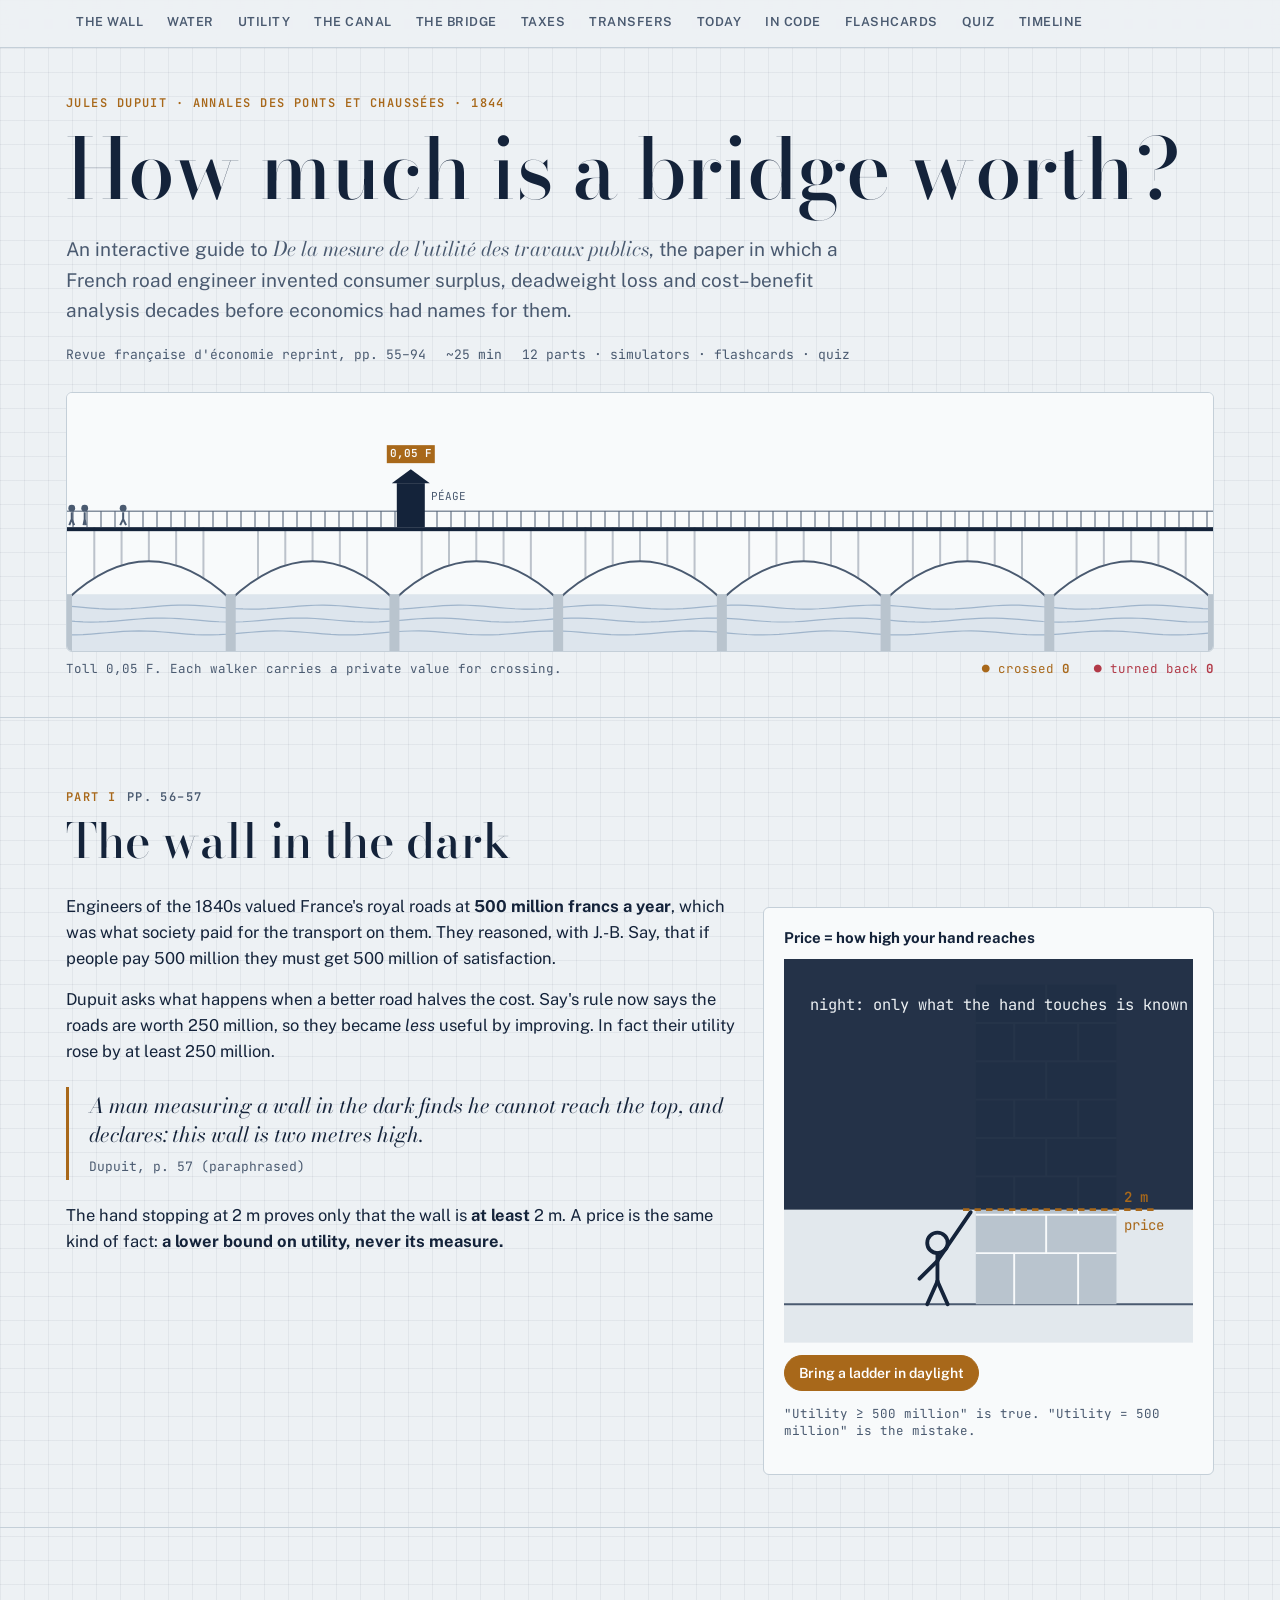
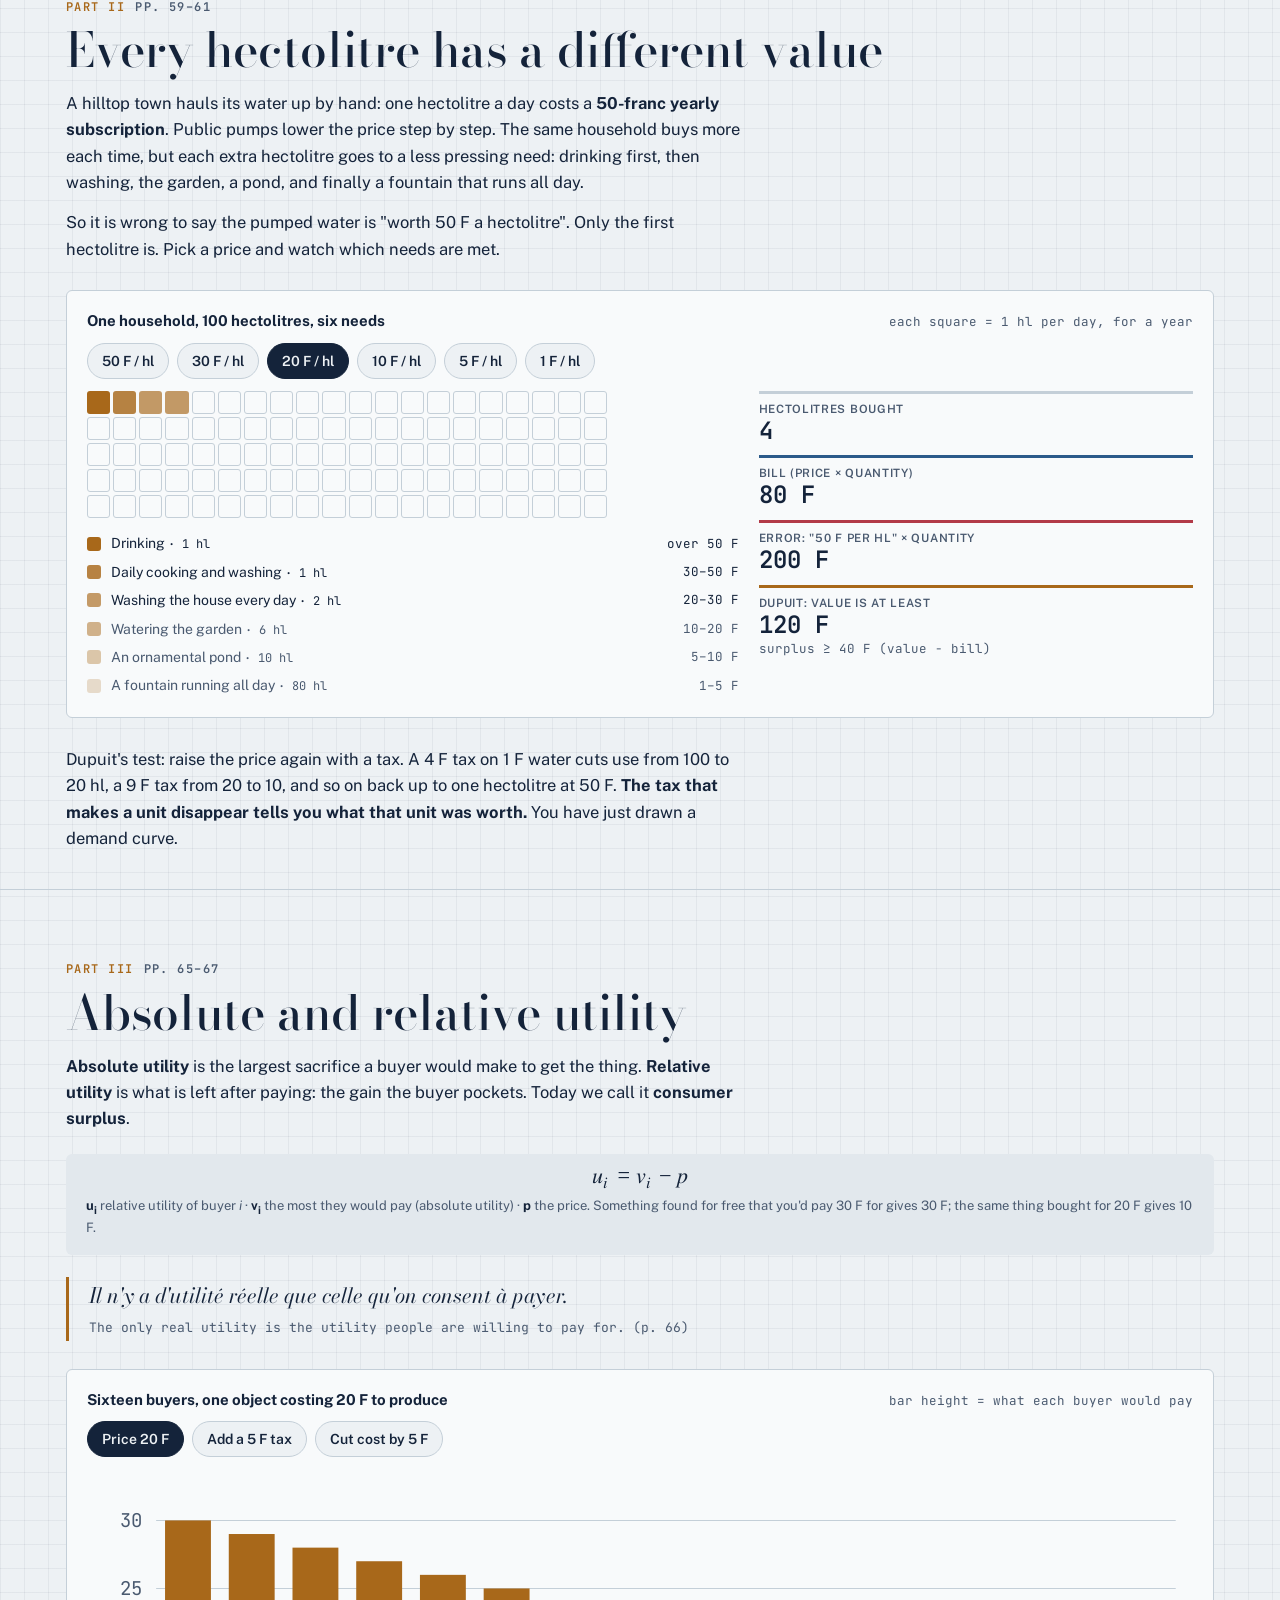
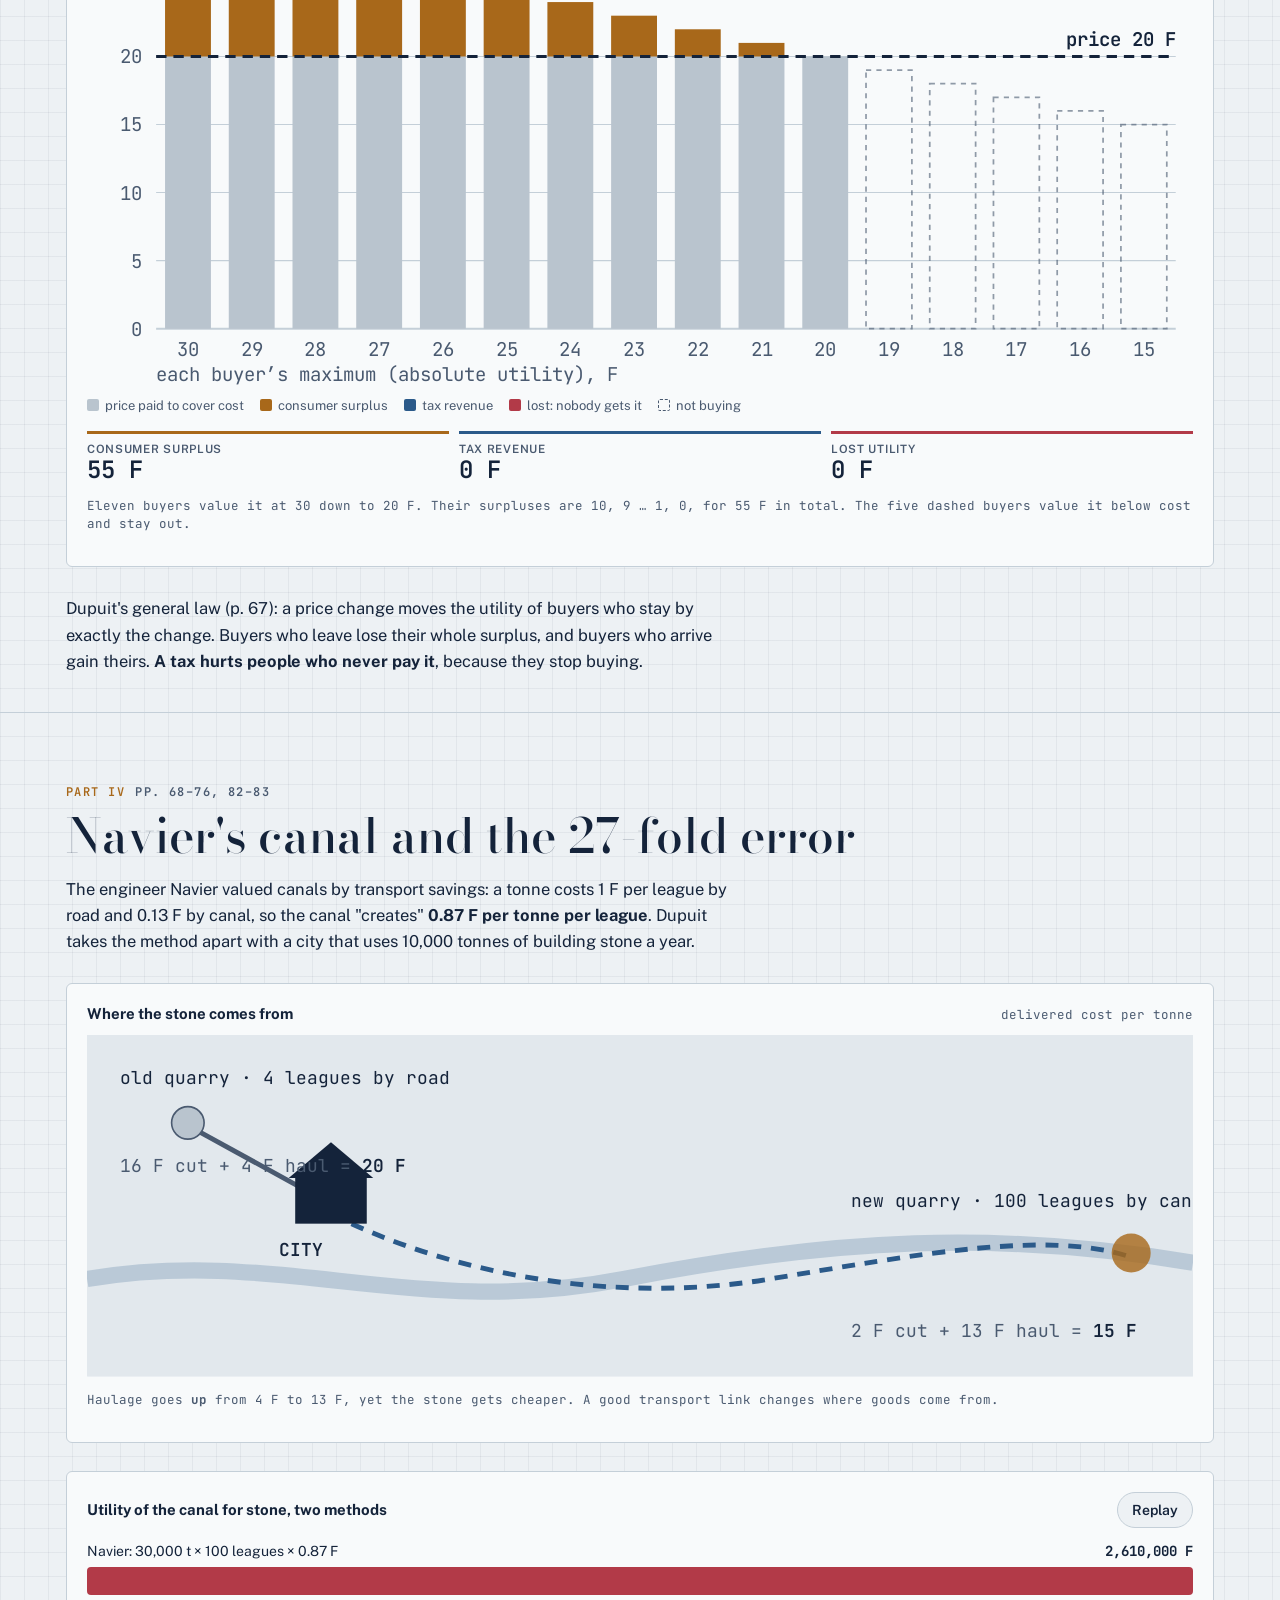
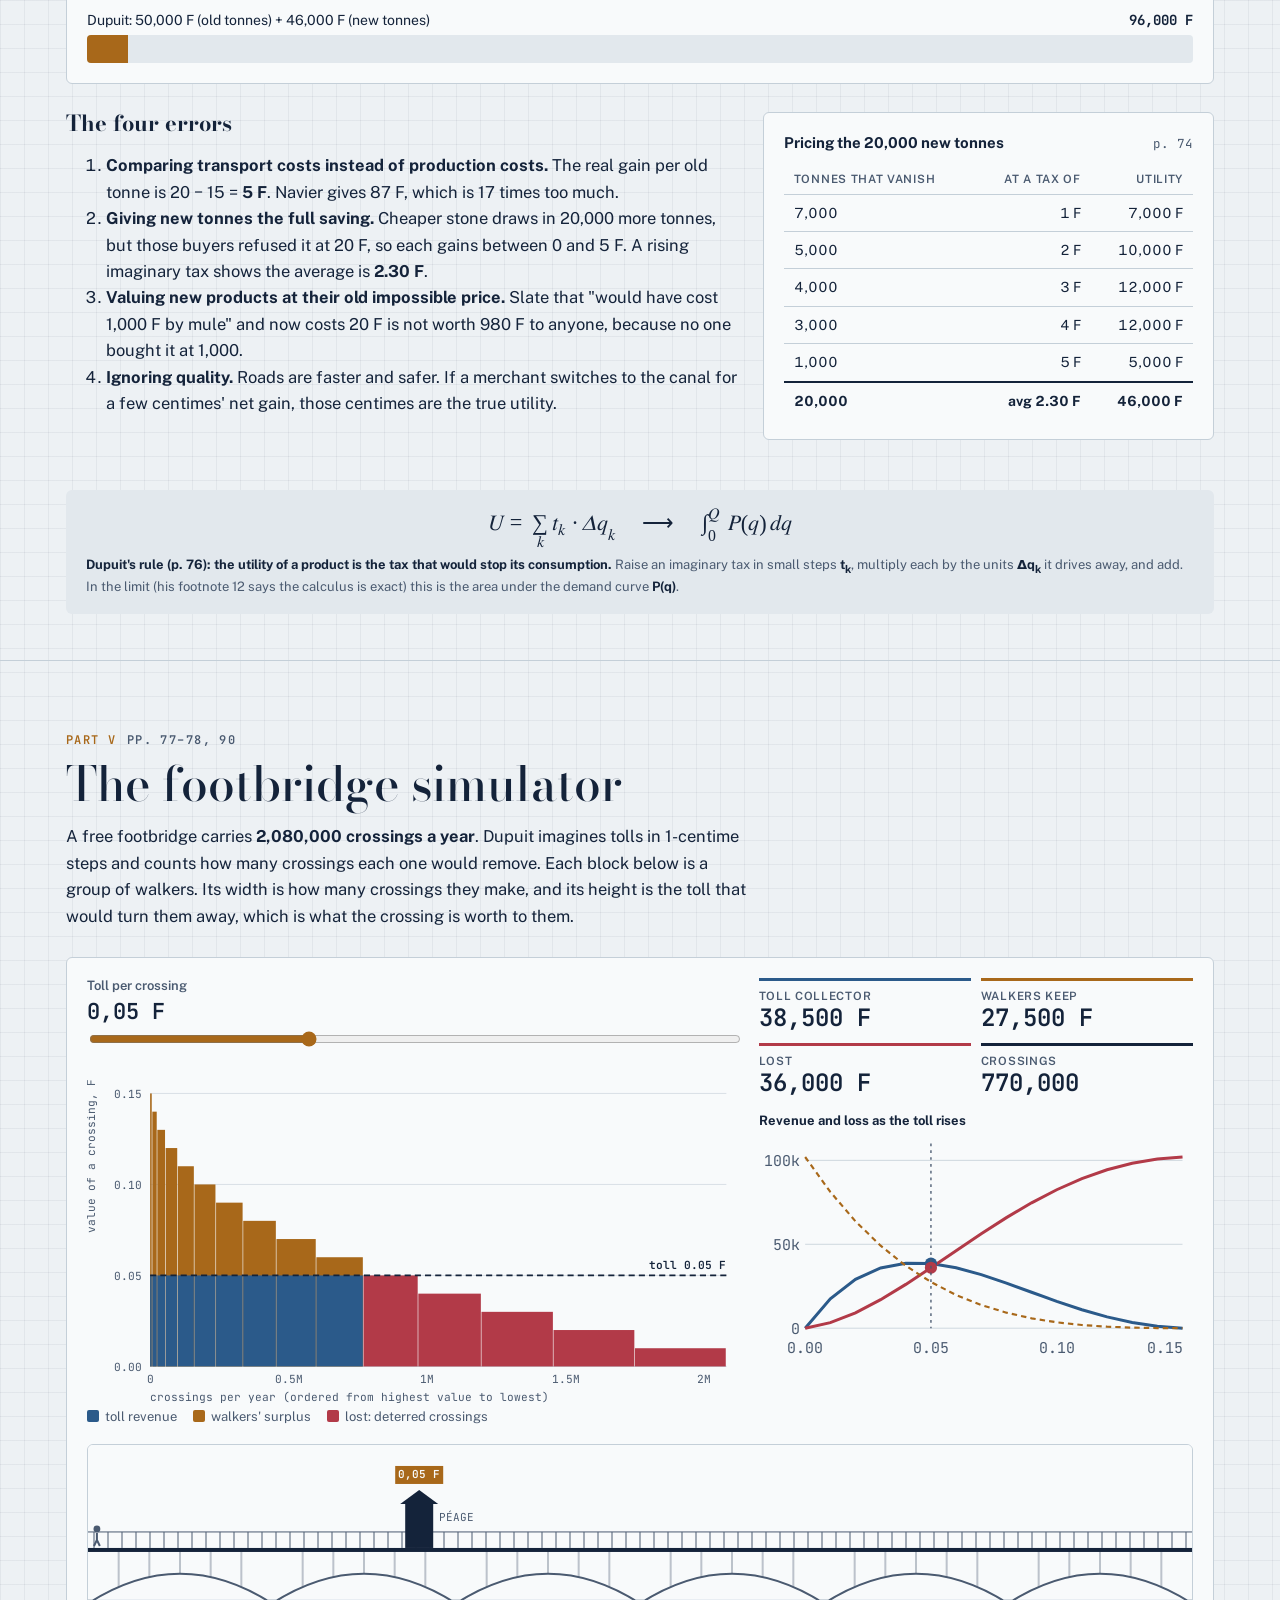
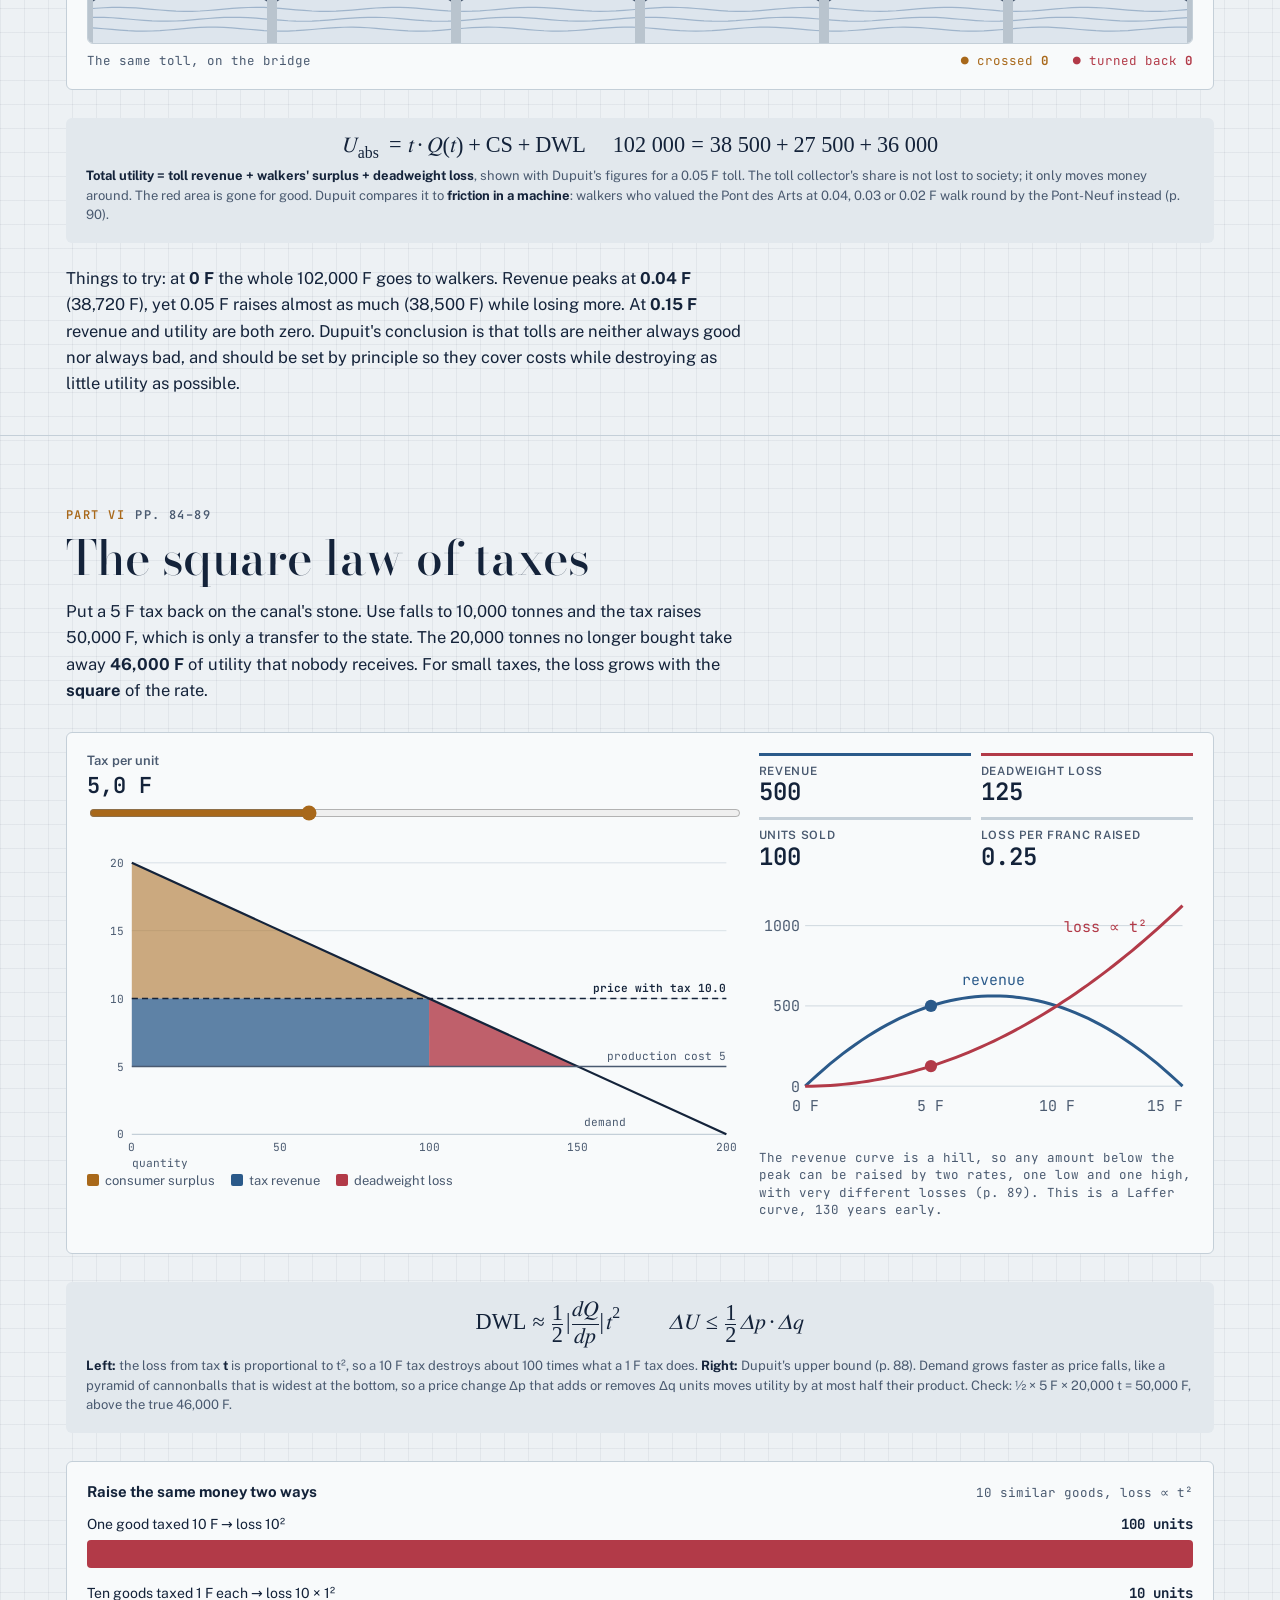
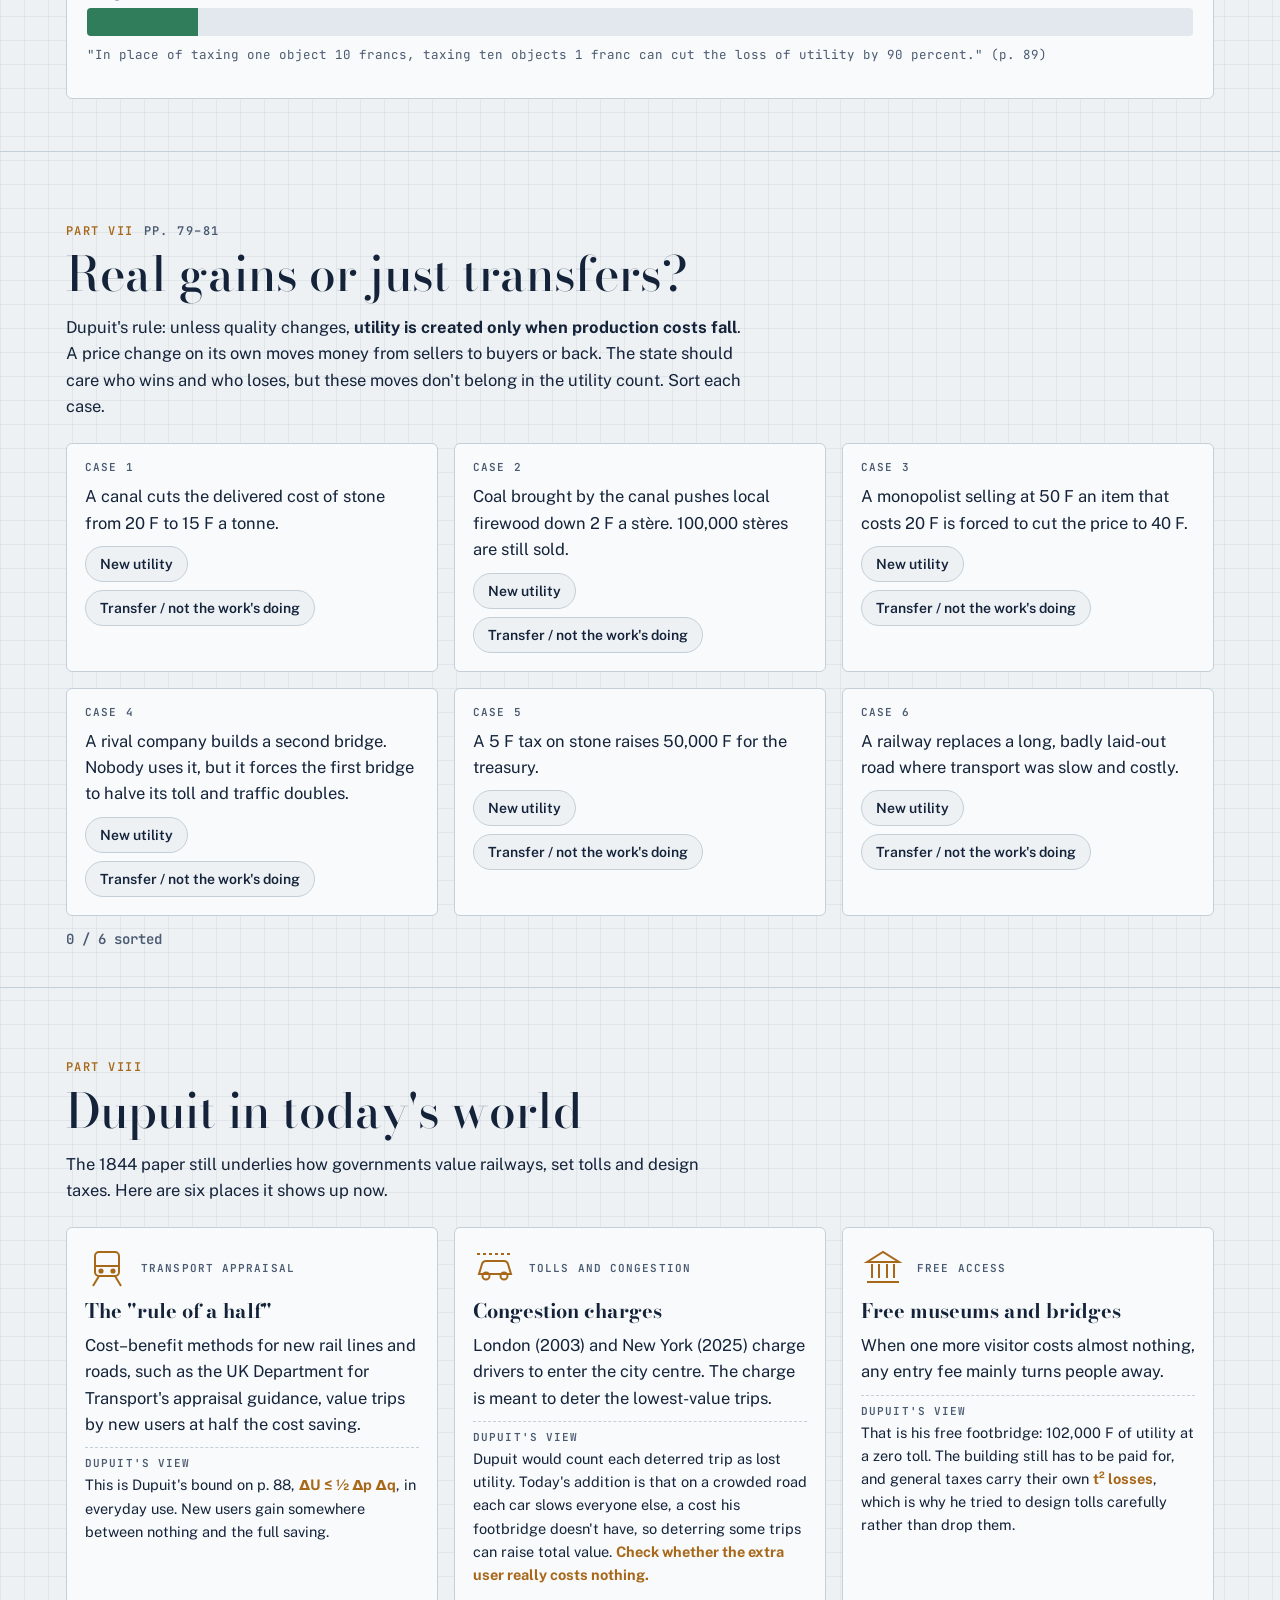
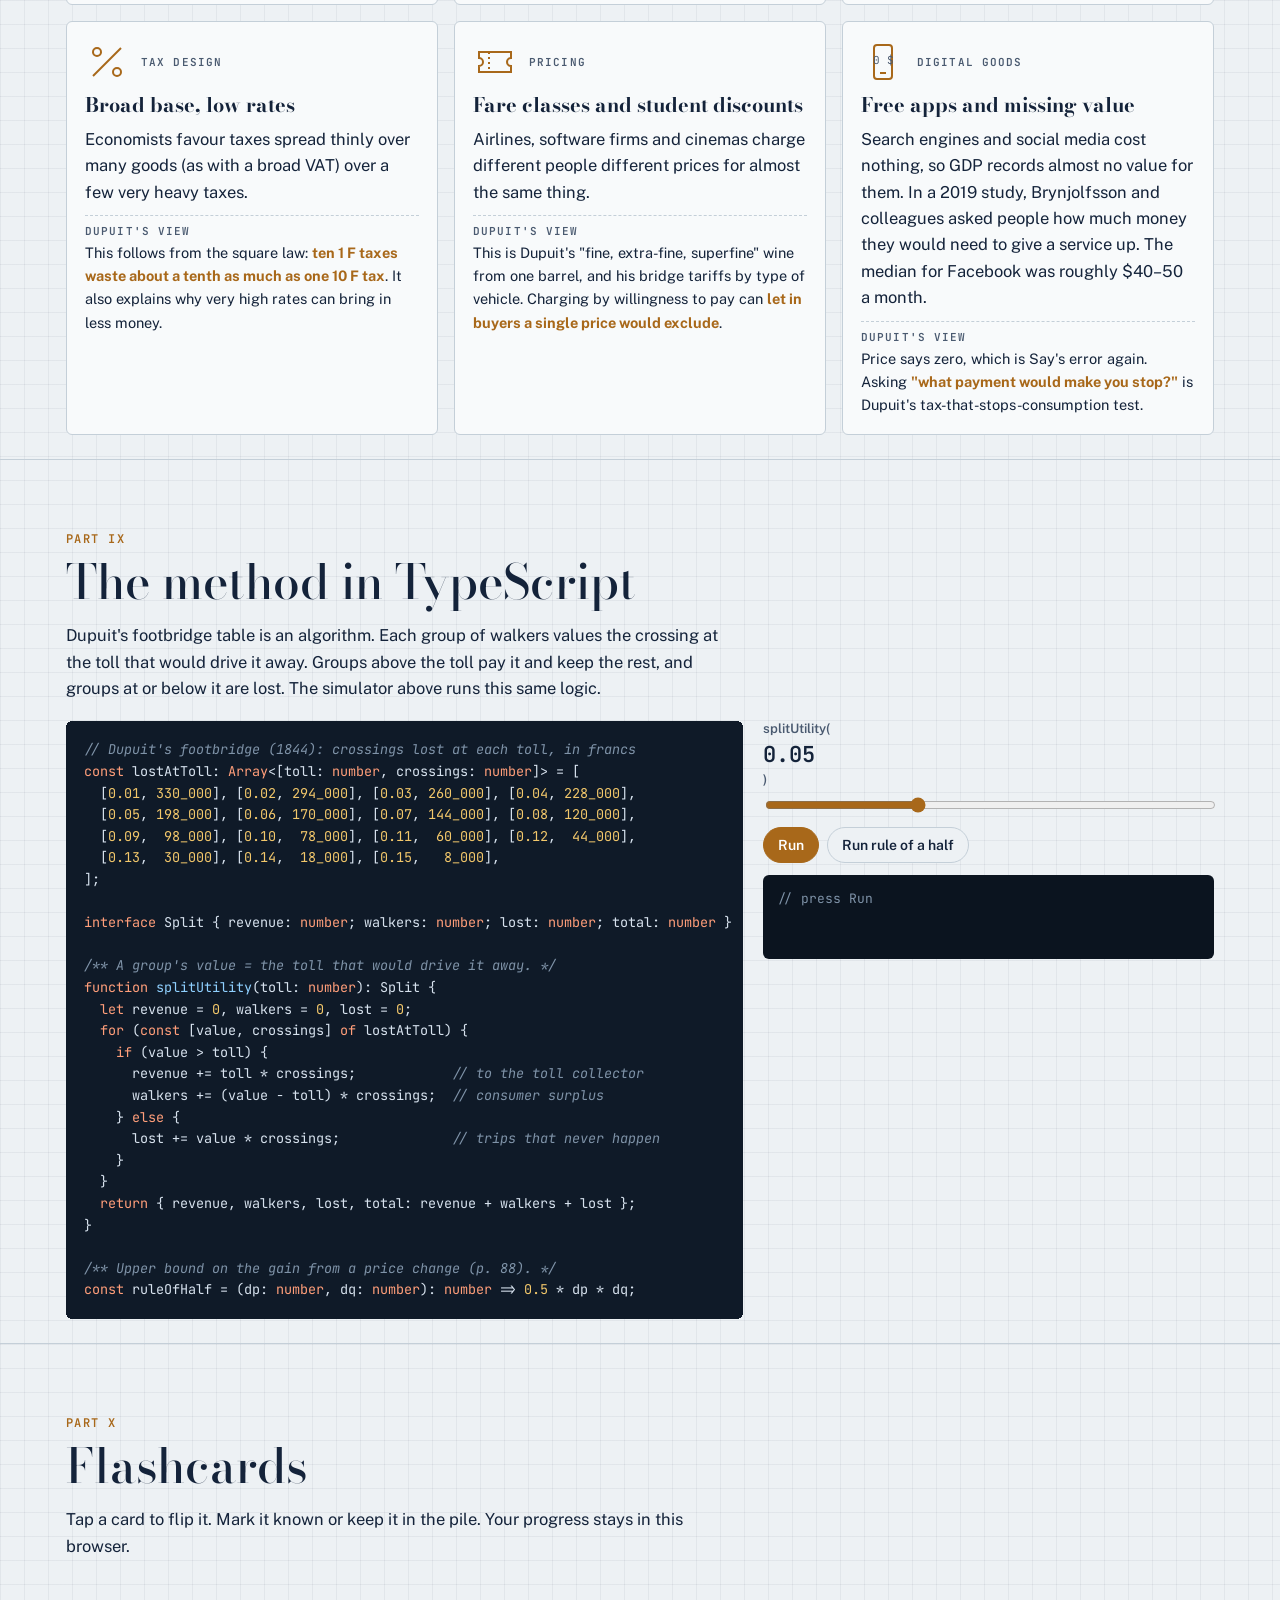
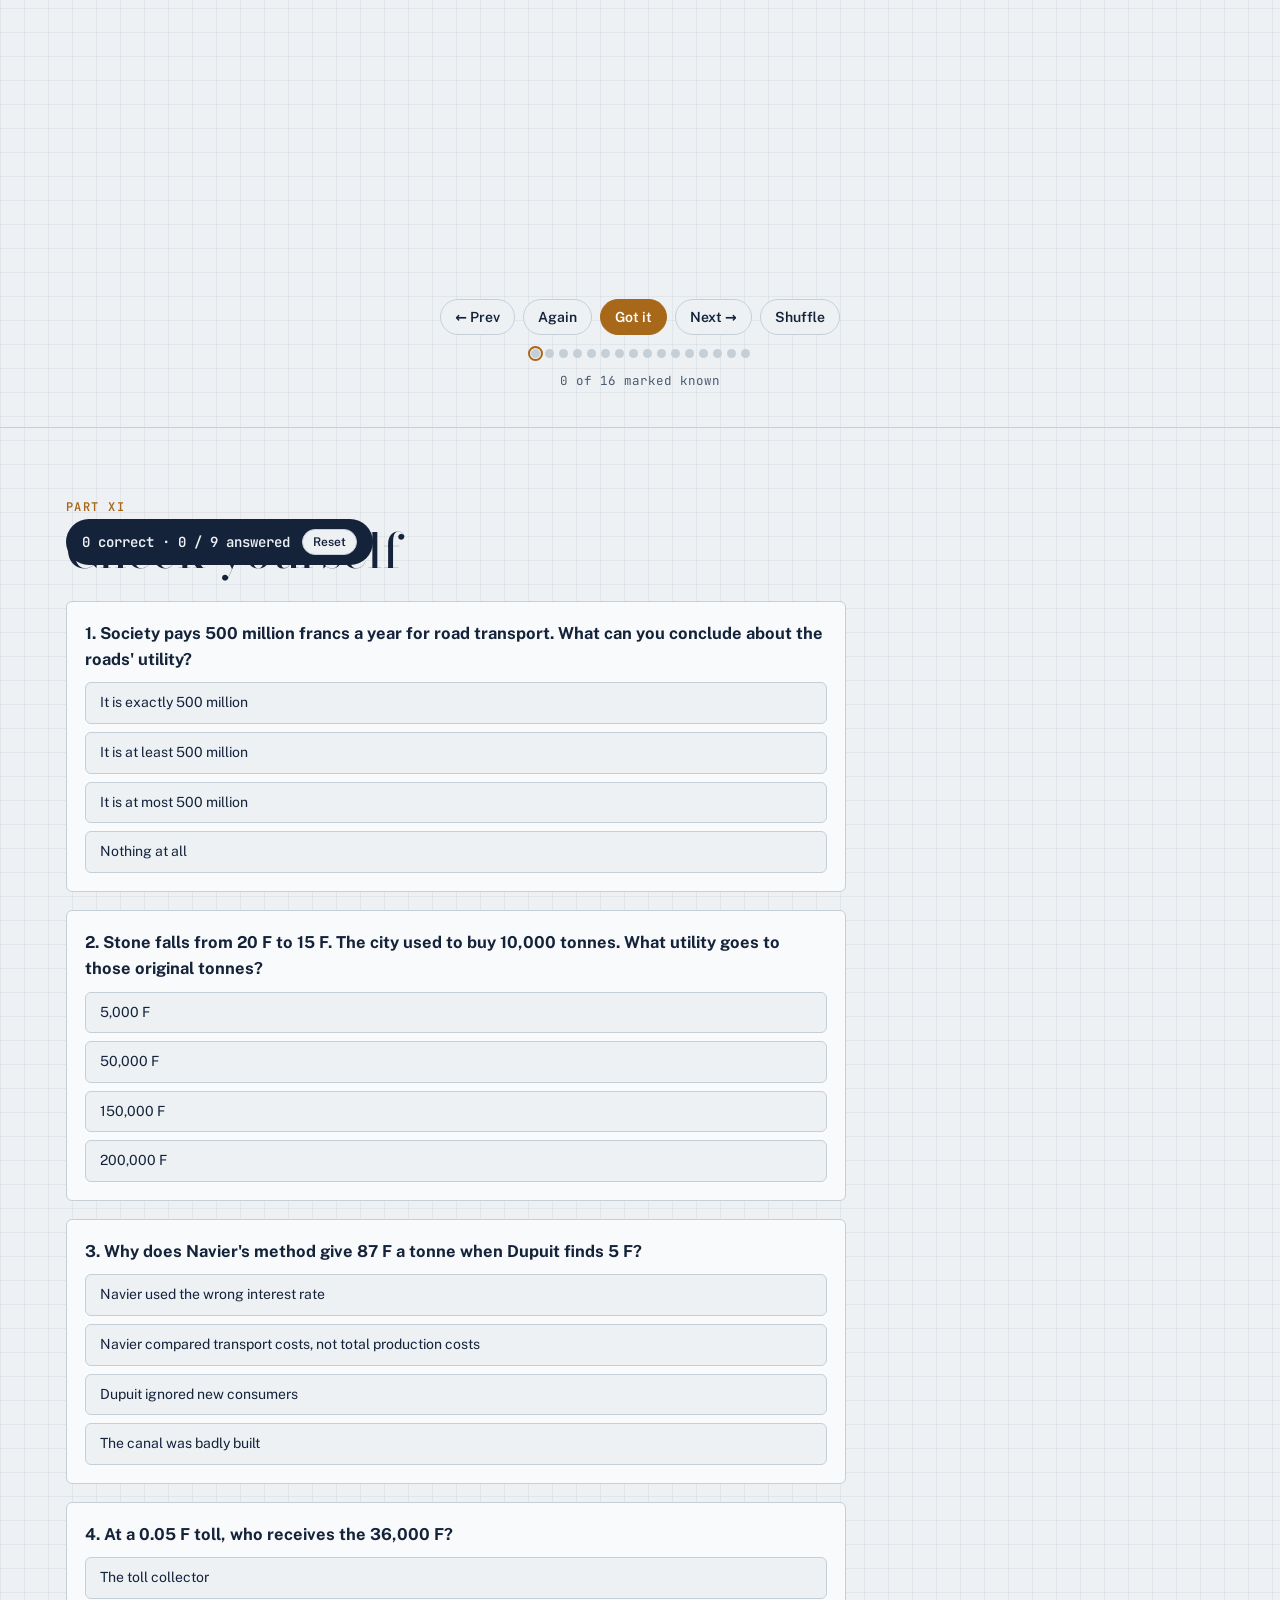
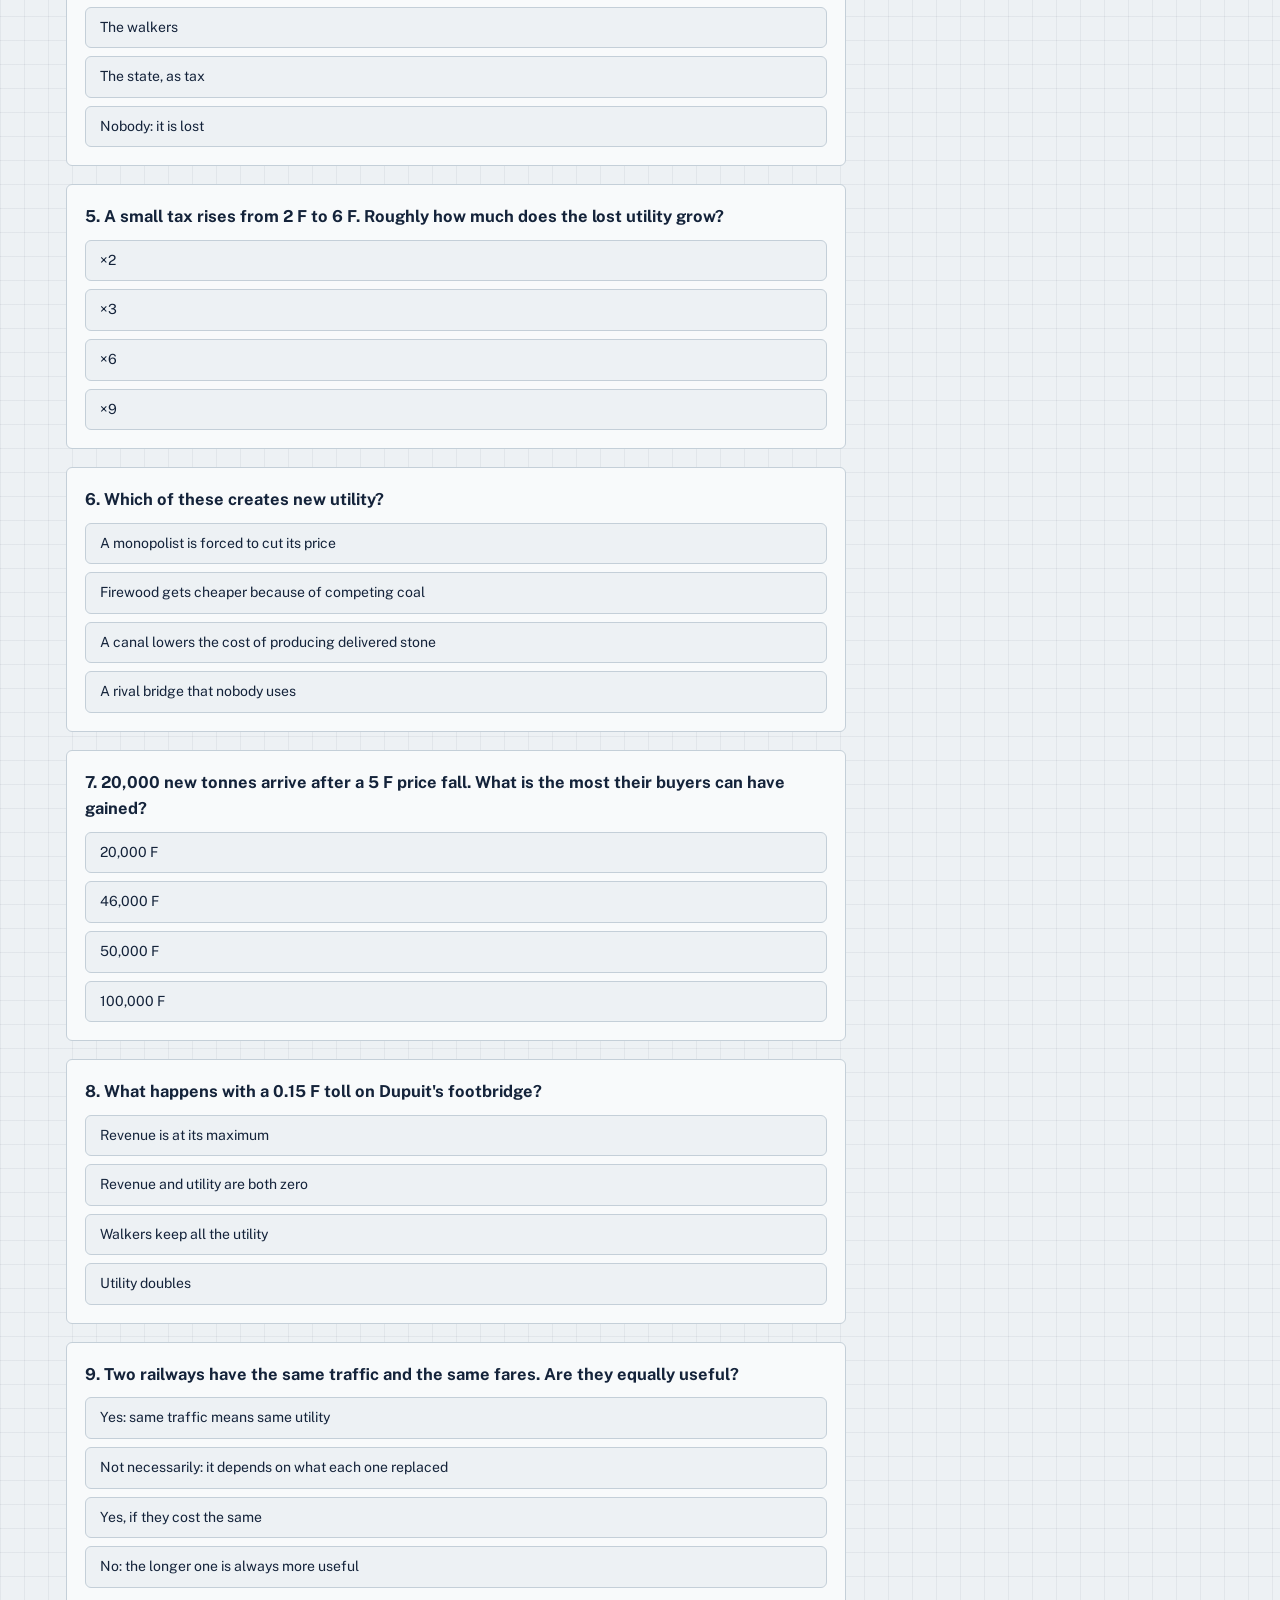
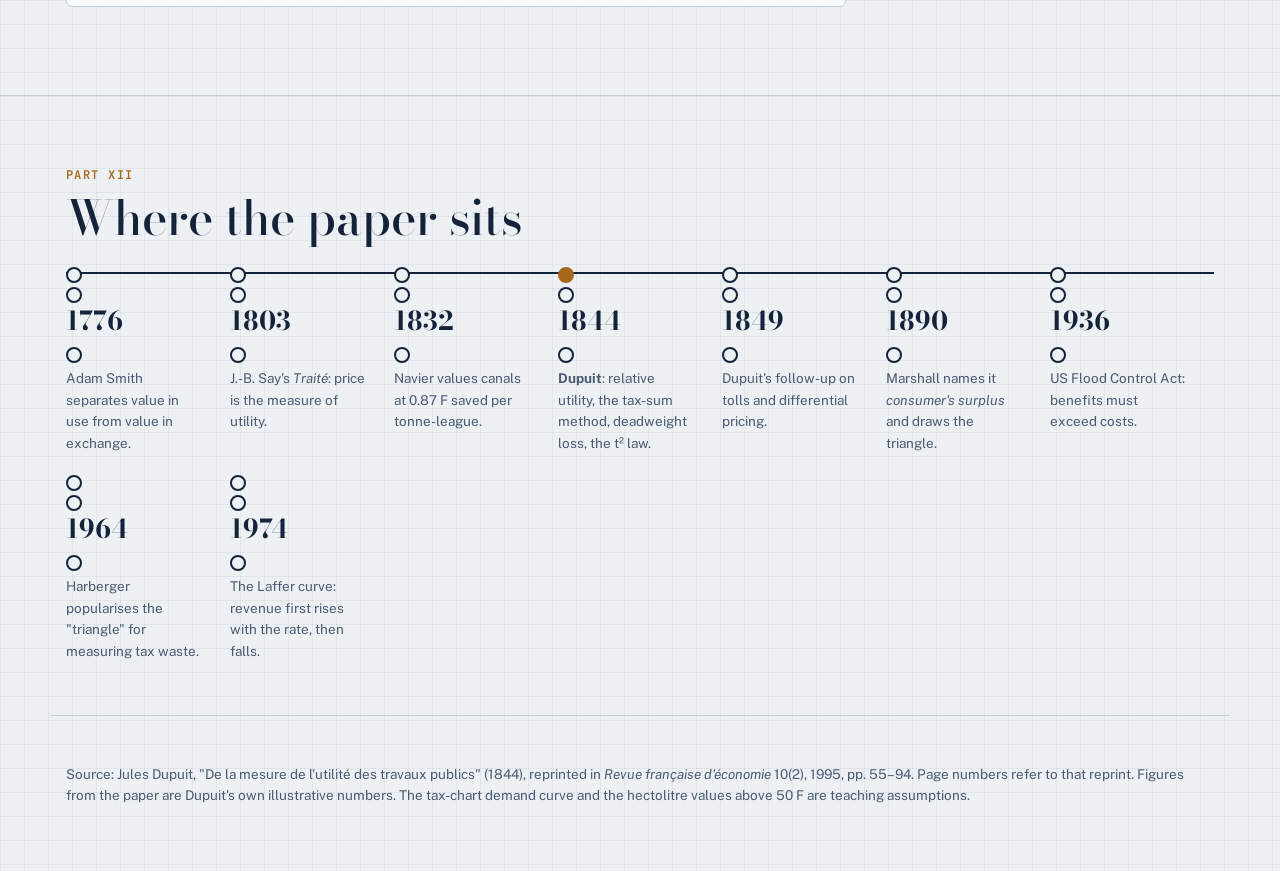
==== commit de6976e0: "Add a light/dark theme toggle Header button cycles auto (follow the device), light and dark, remembe" ====
--- a/learn/mp0001.html
+++ b/learn/mp0001.html
@@ -1,4 +1,5 @@
-<!doctype html><html><head><meta charset=utf8><meta name=viewport content="width=device-width,initial-scale=1,viewport-fit=cover"><style>:root{color-scheme:light;box-sizing:border-box;padding-top:env(safe-area-inset-top,0px);padding-bottom:env(safe-area-inset-bottom,0px)}html{scroll-padding-top:env(safe-area-inset-top,0px)}body{margin:0;padding:0;font:14px -apple-system,BlinkMacSystemFont,sans-serif;background:#fff;color:#000}img{max-width:100%}[hidden]:not([hidden=until-found i]){display:none!important}</style></head><body>
+<!doctype html><html><head><meta charset=utf8><meta name=viewport content="width=device-width,initial-scale=1,viewport-fit=cover"><style>:root{color-scheme:light;box-sizing:border-box;padding-top:env(safe-area-inset-top,0px);padding-bottom:env(safe-area-inset-bottom,0px)}html{scroll-padding-top:env(safe-area-inset-top,0px)}body{margin:0;padding:0;font:14px -apple-system,BlinkMacSystemFont,sans-serif;background:#fff;color:#000}img{max-width:100%}[hidden]:not([hidden=until-found i]){display:none!important}</style><script>/* follow Paper Archive's theme choice */try{var t=localStorage.getItem('pa-theme');if(t==='light'||t==='dark')document.documentElement.setAttribute('data-theme',t)}catch(e){}</script>
+</head><body>
 <title>Dupuit's Bridge</title>
 <link rel="preconnect" href="https://fonts.googleapis.com">
 <link rel="preconnect" href="https://fonts.gstatic.com" crossorigin>
